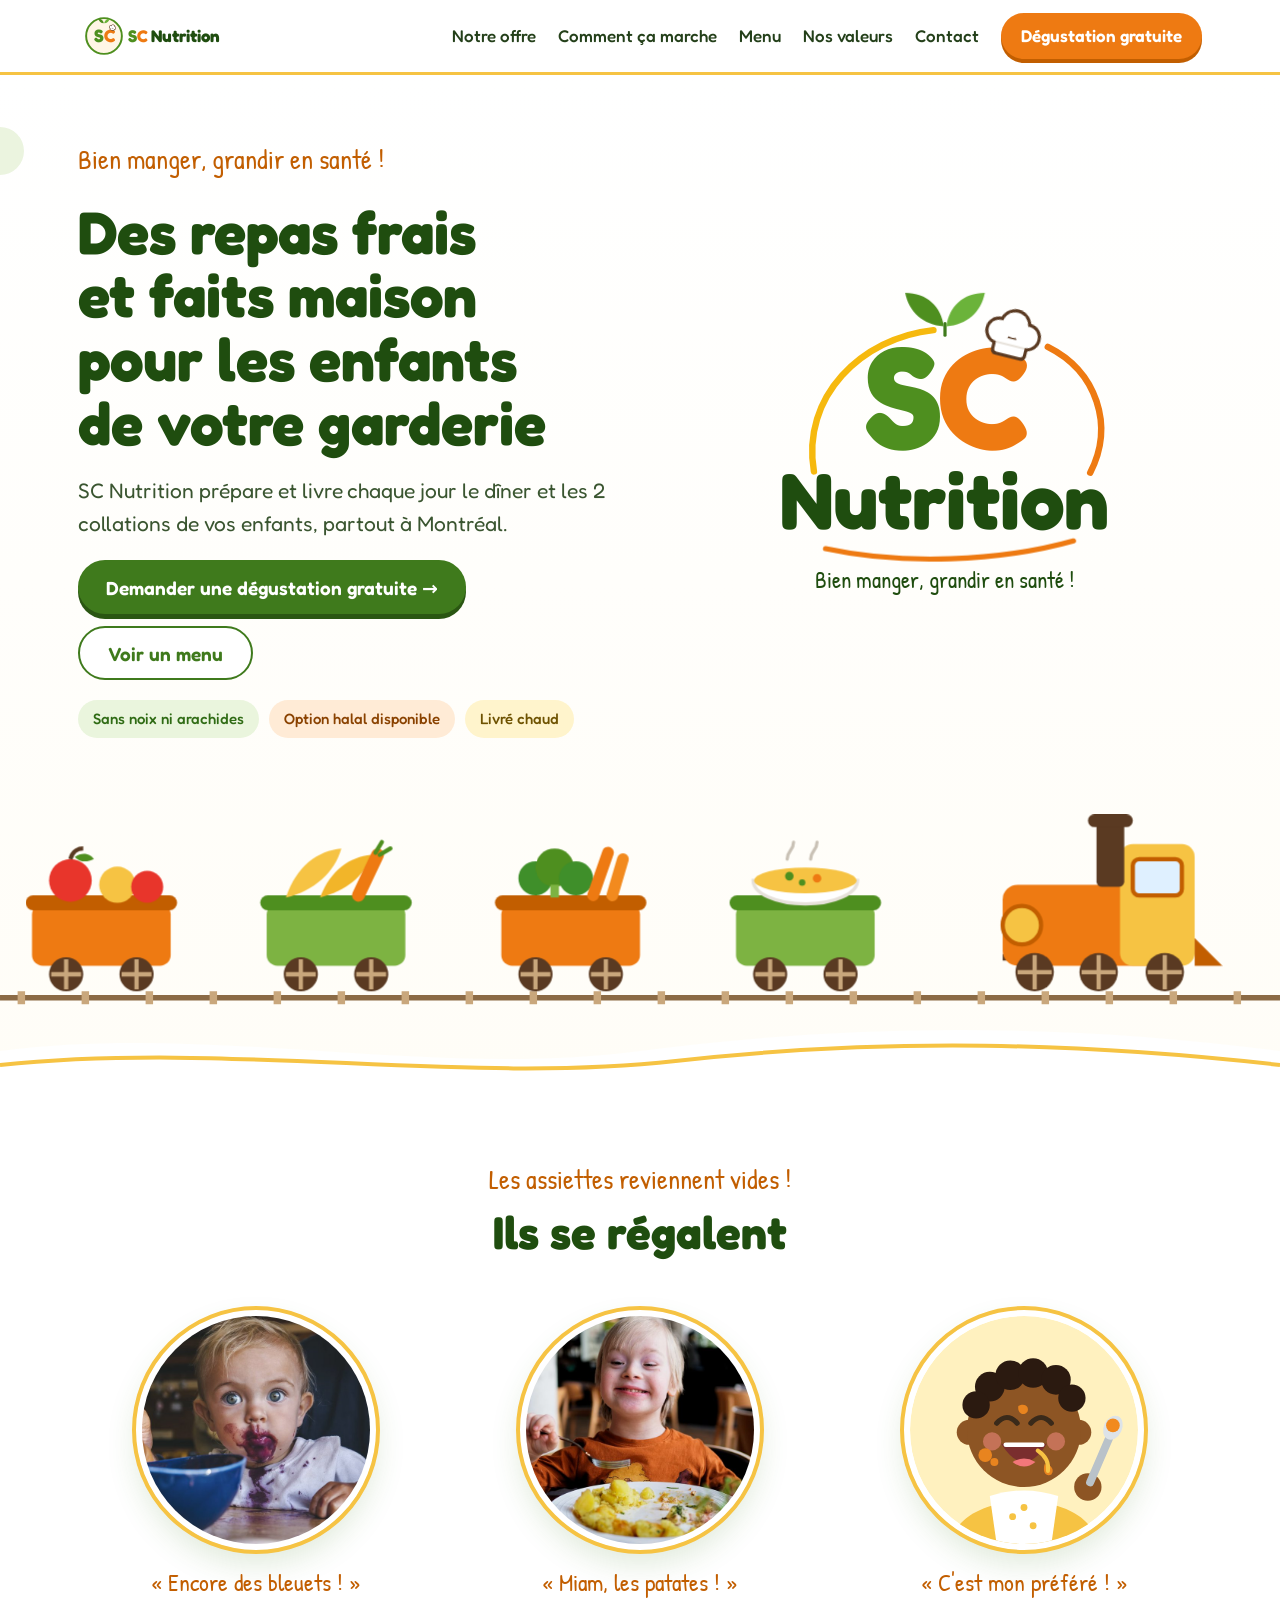
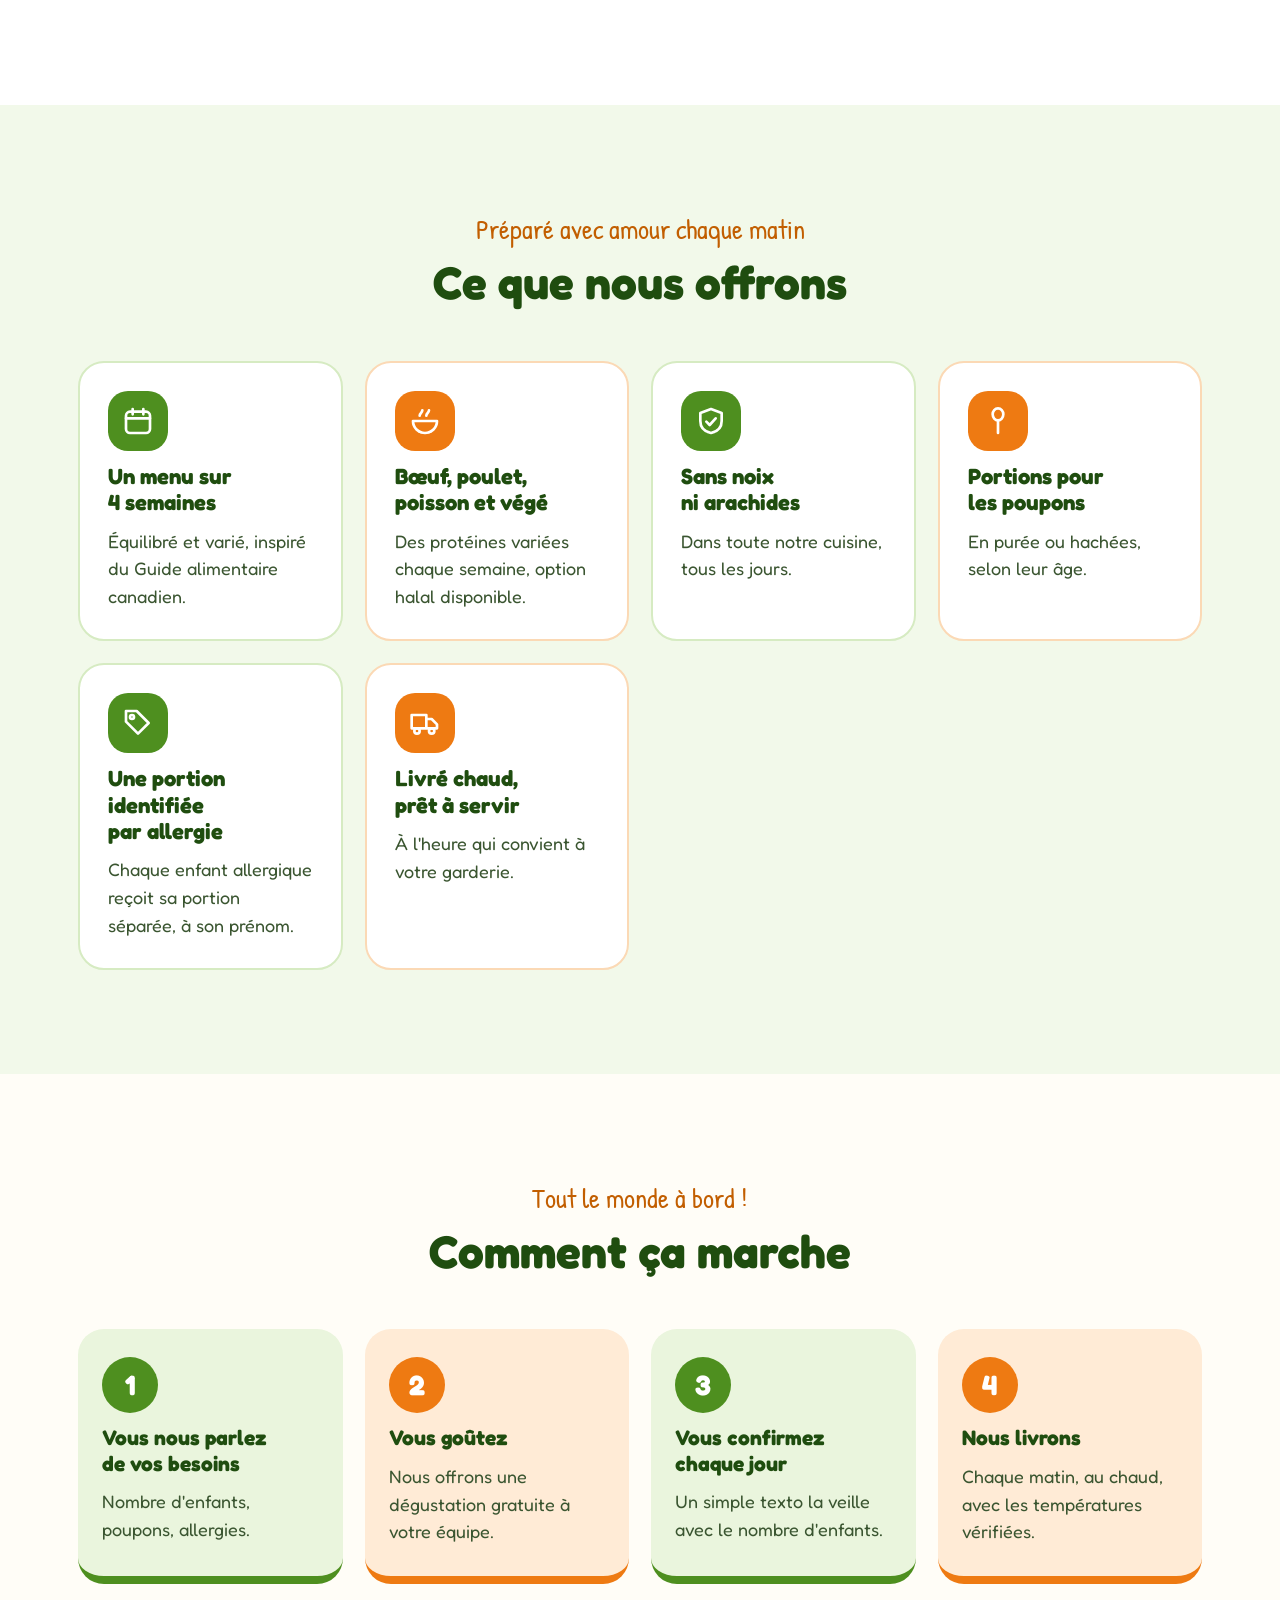
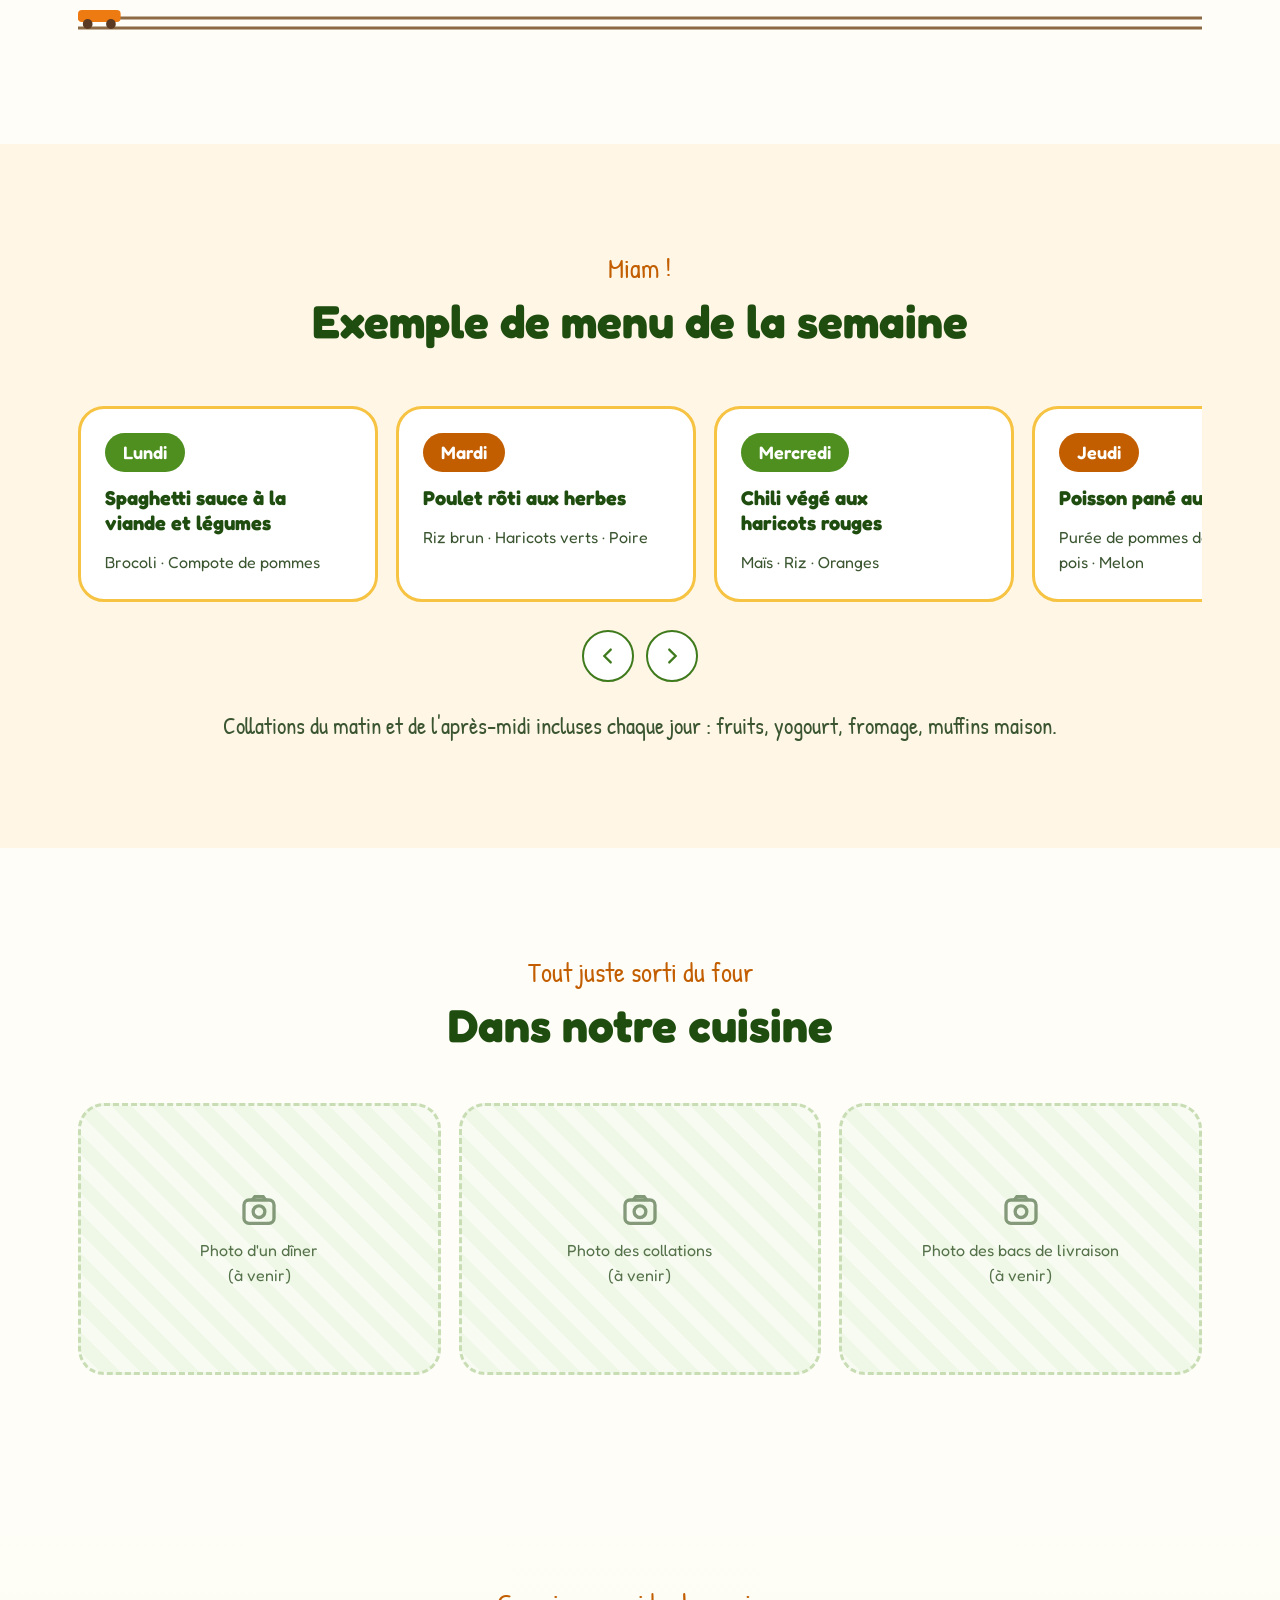
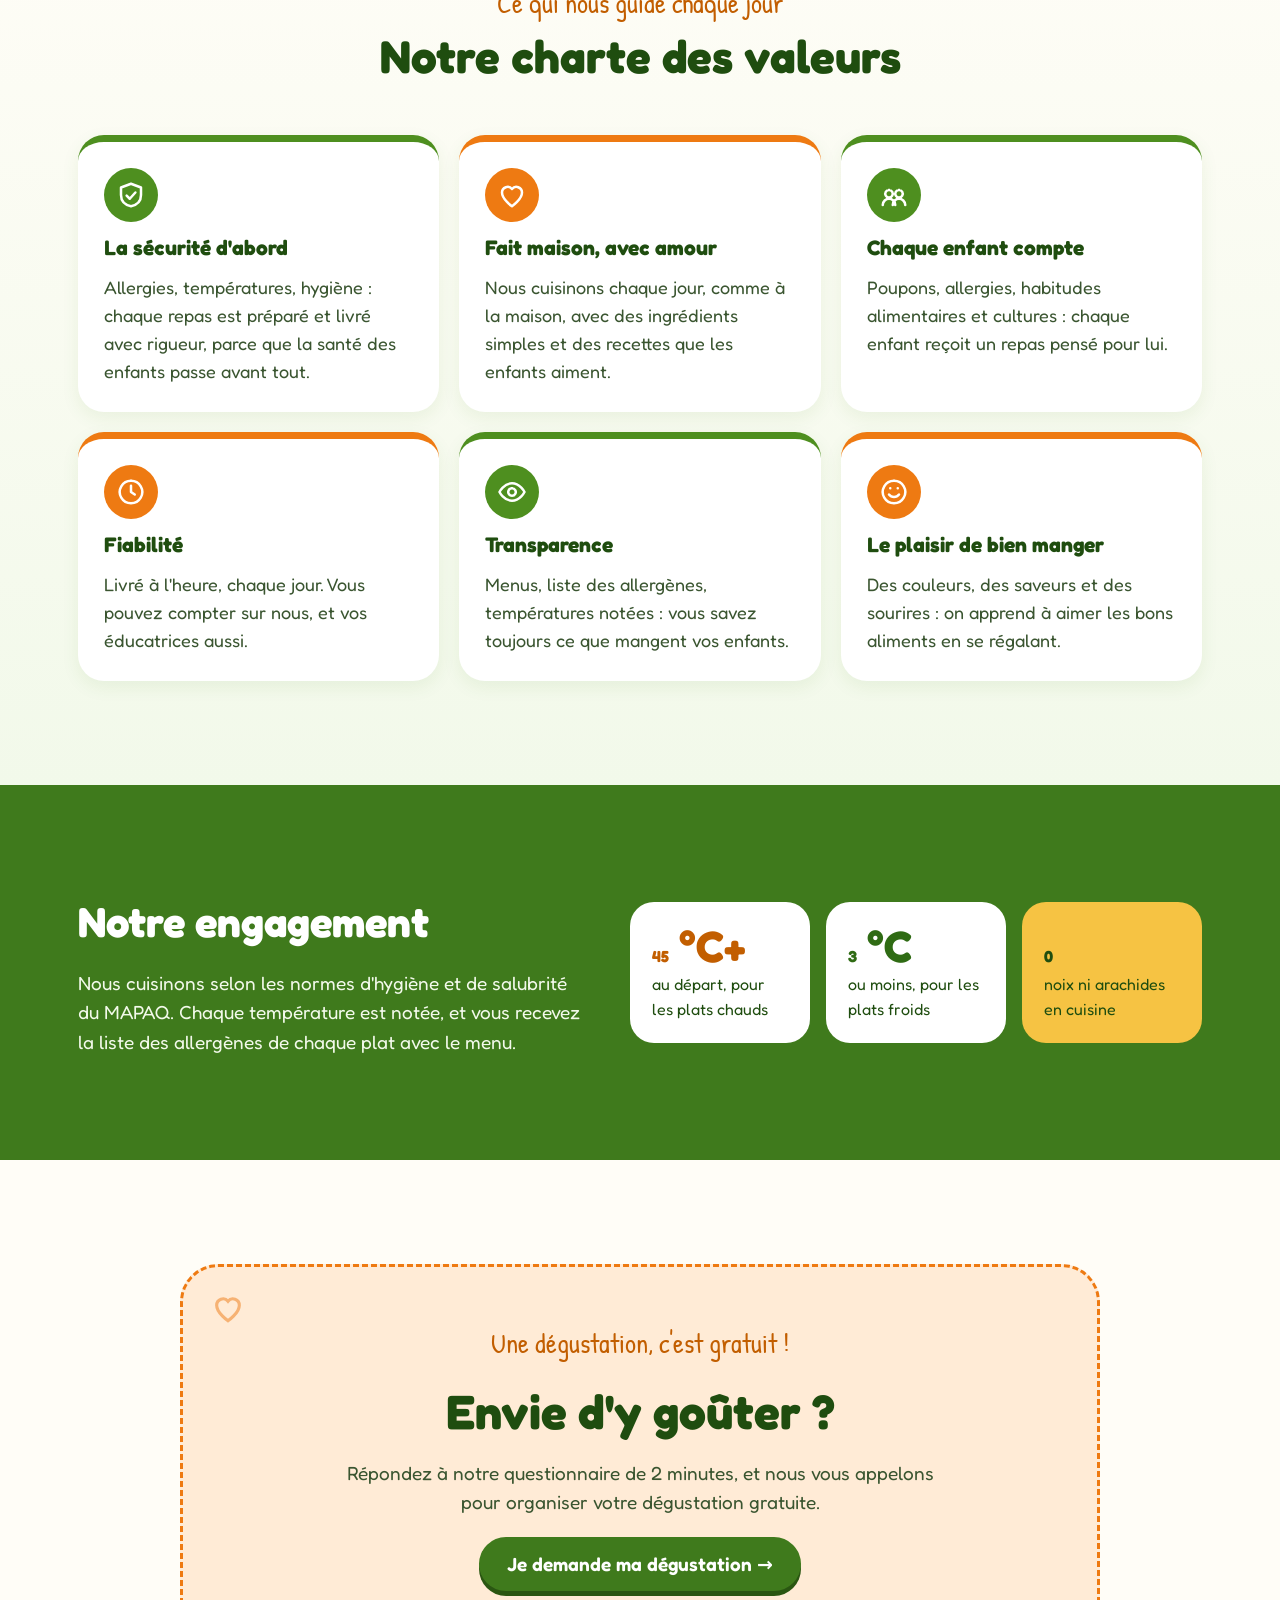
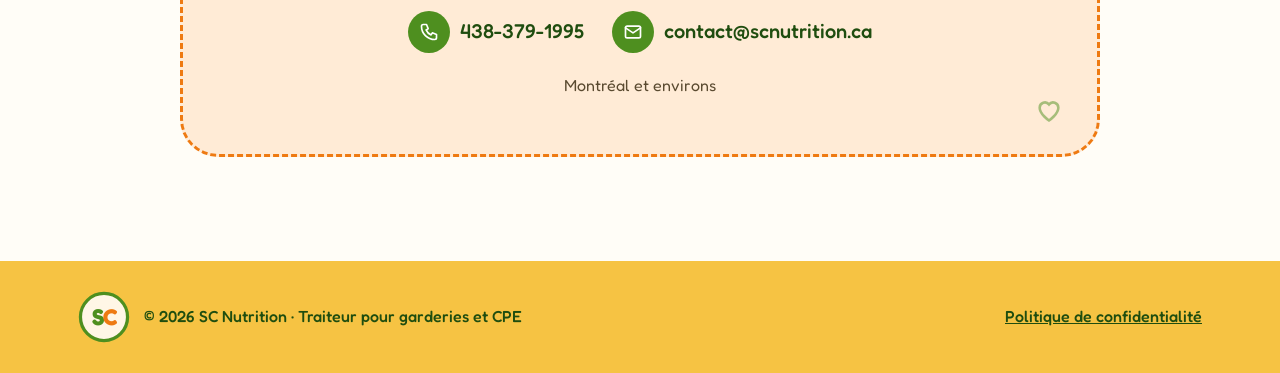
==== index.html @ 646468b0 "Photos d'enfants (Unsplash) dans la section Ils se régalent Co-Authored-By: Claude Opus 5.5 <noreply" ====
<!doctype html>
<html lang="fr-CA">
<head>
<meta charset="utf-8">
<meta name="viewport" content="width=device-width, initial-scale=1, viewport-fit=cover">
<title>SC Nutrition – Traiteur pour garderies et CPE à Montréal</title>
<meta name="description" content="SC Nutrition prépare et livre chaque jour le dîner et les 2 collations des enfants de votre garderie, partout à Montréal. Sans noix ni arachides, option halal disponible. Dégustation gratuite.">
<meta name="theme-color" content="#4E8F1F">
<link rel="icon" href="favicon.svg" type="image/svg+xml">
<meta property="og:type" content="website">
<meta property="og:title" content="SC Nutrition – Traiteur pour garderies et CPE">
<meta property="og:description" content="Dîner et 2 collations, faits maison et livrés chauds à votre garderie. Dégustation gratuite.">
<meta property="og:image" content="https://www.scnutrition.ca/og-image.jpg">
<meta property="og:url" content="https://www.scnutrition.ca/">
<meta property="og:locale" content="fr_CA">
<link rel="preconnect" href="https://fonts.googleapis.com">
<link rel="preconnect" href="https://fonts.gstatic.com" crossorigin>
<link rel="stylesheet" href="https://fonts.googleapis.com/css2?family=Fredoka:wght@400;500;600;700&family=Patrick+Hand&display=swap">
<script type="application/ld+json">
{"@context":"https://schema.org","@type":"FoodEstablishment","name":"SC Nutrition","description":"Traiteur pour garderies et CPE : dîner et 2 collations livrés chauds chaque jour.","url":"https://www.scnutrition.ca/","telephone":"+1-438-379-1995","email":"contact@scnutrition.ca","areaServed":[{"@type":"City","name":"Montréal"},{"@type":"City","name":"Laval"}],"servesCuisine":"Repas pour la petite enfance","logo":"https://www.scnutrition.ca/favicon.svg","image":"https://www.scnutrition.ca/og-image.jpg"}
</script>
<style>
:root{
  --cream:#FFFDF7; --white:#FFFFFF; --green:#4E8F1F; --green-d:#3F7A1C; --green-dd:#1F4D0F;
  --green-l:#EAF5DD; --orange:#EE7A12; --orange-d:#C25E00; --orange-l:#FFEBD6;
  --yellow:#F6C343; --yellow-l:#FFF4CC; --text:#24401A; --muted:#3A5530; --brown:#5A3A22;
  --round:'Fredoka','Nunito','Arial Rounded MT Bold',system-ui,sans-serif;
  --hand:'Patrick Hand','Comic Sans MS',cursive;
  color-scheme: light;
}
*{box-sizing:border-box}
html{scroll-behavior:smooth}
body{margin:0;background:var(--cream);color:var(--text);font-family:var(--round);font-size:18px;line-height:1.55;overflow-x:hidden}
img,svg{max-width:100%}
a{color:var(--green-d)}
h1,h2,h3{text-wrap:balance;margin:0}
p{margin:0}
.wrap{max-width:1160px;margin:0 auto;padding-left:max(18px,env(safe-area-inset-left,0px));padding-right:max(18px,env(safe-area-inset-right,0px))}
.hand{font-family:var(--hand);color:var(--orange-d);font-size:clamp(22px,2.6vw,27px)}
.sec{padding-block:clamp(64px,9vw,104px)}
.sec-head{display:flex;flex-direction:column;align-items:center;text-align:center;gap:6px;margin-bottom:clamp(32px,5vw,52px)}
.sec-head h2{font-size:clamp(30px,4.4vw,46px);line-height:1.12;color:var(--green-dd)}
.btn{display:inline-flex;align-items:center;justify-content:center;gap:8px;min-height:54px;padding:0 28px;border-radius:999px;font-weight:600;font-size:19px;text-decoration:none;transition:transform .18s cubic-bezier(.34,1.56,.64,1),box-shadow .18s}
.btn-main{background:var(--green-d);color:#fff;box-shadow:0 5px 0 #2A5612}
.btn-main:hover{transform:translateY(-3px) scale(1.03);box-shadow:0 8px 0 #2A5612;color:#fff}
.btn-main:active{transform:translateY(3px);box-shadow:0 2px 0 #2A5612}
.btn-ghost{border:2px solid var(--green-d);color:var(--green-d);background:#fff}
.btn-ghost:hover{transform:translateY(-3px);background:var(--green-l)}
.btn-orange{background:var(--orange);color:#fff;min-height:46px;padding:0 20px;font-size:17px;box-shadow:0 4px 0 var(--orange-d)}
.btn-orange:hover{transform:translateY(-2px) scale(1.04);color:#fff}

/* ---------- Barre du haut ---------- */
header{position:sticky;top:0;z-index:20;background:rgba(255,255,255,.92);backdrop-filter:blur(8px);-webkit-backdrop-filter:blur(8px);border-bottom:3px solid var(--yellow);padding-top:env(safe-area-inset-top,0px)}
.bar{display:flex;align-items:center;justify-content:space-between;gap:12px;min-height:72px}
.brand{display:flex;align-items:center;text-decoration:none}
.brand svg{height:52px;width:auto}
nav{display:flex;align-items:center;gap:6px 22px;font-weight:500;font-size:17px}
nav a.lnk{color:var(--text);text-decoration:none;position:relative;padding:6px 0}
nav a.lnk::after{content:"";position:absolute;left:0;right:0;bottom:0;height:3px;border-radius:3px;background:var(--orange);transform:scaleX(0);transform-origin:left;transition:transform .25s}
nav a.lnk:hover::after{transform:scaleX(1)}
@media (max-width:880px){nav a.lnk{display:none}.brand svg{height:44px}}

/* ---------- En-tête ---------- */
.hero{background:linear-gradient(#fff,var(--cream));position:relative;overflow:hidden;padding-top:clamp(36px,6vw,64px)}
.hero-grid{position:relative;z-index:1;display:flex;flex-wrap:wrap;align-items:center;gap:clamp(28px,5vw,56px)}
.hero-txt{flex:1 1 420px;min-width:0;display:flex;flex-direction:column;gap:20px}
.hero-txt h1{font-size:clamp(36px,5.4vw,60px);line-height:1.06;color:var(--green-dd)}
.hero-txt .sub{font-size:clamp(18px,2vw,21px);color:var(--muted);max-width:33em}
.ctas{display:flex;flex-wrap:wrap;gap:12px}
.chips{display:flex;flex-wrap:wrap;gap:10px}
.chip{padding:7px 15px;border-radius:999px;font-weight:500;font-size:15px}
.chip.g{background:var(--green-l);color:#2F6B14}.chip.o{background:var(--orange-l);color:#8A4200}.chip.y{background:var(--yellow-l);color:#6E5200}
.hero-logo{flex:1 1 380px;min-width:0;display:flex;justify-content:center}
.hero-logo svg{width:min(100%,520px);height:auto;overflow:visible}
.cloud{position:absolute;opacity:.9;pointer-events:none;z-index:0}
.cloud.c1{top:40px;left:-120px;width:150px;animation:drift 38s linear infinite}
.cloud.c2{top:150px;left:-200px;width:110px;animation:drift 52s linear 8s infinite}
@keyframes drift{to{transform:translateX(calc(100vw + 360px))}}

/* Logo animé */
.lg-leaf{transform-box:fill-box;transform-origin:50% 100%;animation:grow .7s cubic-bezier(.34,1.56,.64,1) .2s both}
.lg-leaf.r{animation-delay:.35s}
.lg-s{transform-box:fill-box;transform-origin:50% 100%;animation:pop .6s cubic-bezier(.34,1.56,.64,1) .45s both}
.lg-c{transform-box:fill-box;transform-origin:50% 100%;animation:pop .6s cubic-bezier(.34,1.56,.64,1) .6s both}
.lg-hat{animation:hatdrop .9s cubic-bezier(.34,1.56,.64,1) 1.1s both}
.lg-word{animation:fadeup .7s ease 1.3s both}
.lg-swoosh{stroke-dasharray:420;stroke-dashoffset:420;animation:draw 1s ease 1.6s forwards}
.lg-arc{stroke-dasharray:330;stroke-dashoffset:330;animation:draw 1.2s ease .9s forwards}
.lg-tag{animation:fadeup .7s ease 2s both}
@keyframes grow{from{transform:scale(0)}to{transform:scale(1)}}
@keyframes pop{0%{transform:scale(0)}100%{transform:scale(1)}}
@keyframes hatdrop{from{transform:translateY(-140px) rotate(-30deg);opacity:0}to{transform:none;opacity:1}}
@keyframes fadeup{from{opacity:0;transform:translateY(16px)}to{opacity:1;transform:none}}
@keyframes draw{to{stroke-dashoffset:0}}
.lg-hatwrap{transform-box:fill-box;transform-origin:50% 100%}
.hero-logo:hover .lg-hatwrap{animation:wiggle .6s ease}
@keyframes wiggle{25%{transform:rotate(-10deg)}75%{transform:rotate(8deg)}}

/* Train */
.train-zone{margin-top:clamp(24px,4vw,40px);position:relative}
.train-zone svg{display:block;width:100%;height:auto}
.train{animation:arrive 3.2s cubic-bezier(.22,.9,.3,1) .4s both}
@keyframes arrive{from{transform:translateX(-1300px)}to{transform:none}}
.bob{transform-box:fill-box;animation:bob 1.1s ease-in-out infinite alternate}
.bob.b2{animation-delay:.25s}.bob.b3{animation-delay:.5s}.bob.b4{animation-delay:.75s}
@keyframes bob{to{transform:translateY(-4px)}}
.wheel{transform-box:fill-box;transform-origin:center;animation:spin 1.2s linear infinite}
@keyframes spin{to{transform:rotate(360deg)}}
.puff{transform-box:fill-box;transform-origin:center;animation:puff 2.4s ease-out infinite;opacity:0}
.puff.p2{animation-delay:.8s}.puff.p3{animation-delay:1.6s}
@keyframes puff{0%{opacity:.9;transform:translate(0,0) scale(.4)}100%{opacity:0;transform:translate(-40px,-70px) scale(1.4)}}
.wave{display:block;width:100%;height:56px}

/* Apparition au défilement */
.js .reveal{opacity:0;transform:translateY(34px) scale(.98);transition:opacity .7s ease,transform .7s cubic-bezier(.22,.9,.3,1)}
.js .reveal.in{opacity:1;transform:none}
.d1{transition-delay:.08s!important}.d2{transition-delay:.16s!important}.d3{transition-delay:.24s!important}.d4{transition-delay:.32s!important}.d5{transition-delay:.4s!important}

/* Offre */
.offre{background:#F2F9EA}
.cards{display:grid;grid-template-columns:repeat(auto-fit,minmax(255px,1fr));gap:22px}
.card{background:#fff;border-radius:26px;padding:28px;display:flex;flex-direction:column;gap:12px;border:2px solid #D6EBC2;transition:transform .25s cubic-bezier(.34,1.56,.64,1),box-shadow .25s}
.card.o{border-color:#FBD9B5}
.card:hover{transform:translateY(-8px) rotate(-1deg);box-shadow:0 18px 30px rgba(63,122,28,.15)}
.card:nth-child(even):hover{transform:translateY(-8px) rotate(1deg)}
.ico{width:60px;height:60px;border-radius:20px;background:var(--green);display:flex;align-items:center;justify-content:center;transition:transform .4s cubic-bezier(.34,1.56,.64,1)}
.card.o .ico{background:var(--orange)}
.card:hover .ico{transform:rotate(-12deg) scale(1.12)}
.card h3{font-size:22px;color:var(--green-dd);line-height:1.2}
.card p{color:var(--muted)}

/* Étapes */
.steps{display:grid;grid-template-columns:repeat(auto-fit,minmax(230px,1fr));gap:22px;position:relative}
.step{display:flex;flex-direction:column;gap:12px;padding:28px 24px 30px;border-radius:26px;background:var(--green-l);border-bottom:8px solid var(--green)}
.step.o{background:var(--orange-l);border-bottom-color:var(--orange)}
.num{width:56px;height:56px;border-radius:50%;background:var(--green);color:#fff;font-weight:700;font-size:28px;display:flex;align-items:center;justify-content:center}
.step.o .num{background:var(--orange)}
.js .step.in .num{animation:numpop .6s cubic-bezier(.34,1.56,.64,1)}
@keyframes numpop{0%{transform:scale(.3)}100%{transform:scale(1)}}
.step h3{font-size:21px;color:var(--green-dd);line-height:1.2}
.step p{color:var(--muted)}
.rails{margin-top:26px;height:22px;width:100%}
.rails .ride{animation:ride 9s linear infinite}
@keyframes ride{from{transform:translateX(-80px)}to{transform:translateX(1240px)}}

/* Menu */
.menu{background:#FFF6E6}
.slider{display:flex;gap:18px;overflow-x:auto;scroll-snap-type:x mandatory;padding:6px 4px 22px;scrollbar-width:thin;-webkit-overflow-scrolling:touch}
.day{flex:0 0 min(300px,82%);scroll-snap-align:start;background:#fff;border-radius:26px;border:3px solid var(--yellow);padding:24px;display:flex;flex-direction:column;gap:14px;transition:transform .25s cubic-bezier(.34,1.56,.64,1)}
.day:hover{transform:translateY(-6px) rotate(-1deg)}
.day-name{align-self:flex-start;padding:6px 18px;border-radius:999px;background:var(--green);color:#fff;font-weight:600}
.day:nth-child(even) .day-name{background:var(--orange-d)}
.day h3{font-size:20px;color:var(--green-dd);line-height:1.25}
.day .side{color:var(--muted);font-size:16px}
.slide-ctl{display:flex;justify-content:center;gap:12px;margin-top:6px}
.slide-ctl button{width:52px;height:52px;border-radius:50%;border:2px solid var(--green-d);background:#fff;color:var(--green-d);cursor:pointer;display:flex;align-items:center;justify-content:center;transition:transform .2s cubic-bezier(.34,1.56,.64,1),background .2s}
.slide-ctl button:hover{transform:scale(1.1);background:var(--green-l)}
.collations{margin-top:26px;text-align:center;font-family:var(--hand);font-size:23px;color:var(--muted)}

/* Photos */
.photos{display:grid;grid-template-columns:repeat(auto-fit,minmax(240px,1fr));gap:18px}
.ph{aspect-ratio:4/3;max-width:100%;border-radius:26px;border:3px dashed #C9DDB4;background:repeating-linear-gradient(45deg,#F7FBF2,#F7FBF2 14px,#EFF7E6 14px,#EFF7E6 28px);display:flex;flex-direction:column;align-items:center;justify-content:center;gap:8px;color:#55724A;text-align:center;padding:18px;font-size:16px}
.ph svg{opacity:.7}

/* Engagement */
.engage{background:var(--green-d);color:#fff}
.eng-grid{display:flex;flex-wrap:wrap;gap:40px;align-items:center}
.eng-txt{flex:1 1 380px;min-width:0;display:flex;flex-direction:column;gap:14px}
.eng-txt h2{font-size:clamp(30px,4.2vw,42px)}
.eng-txt p{color:#F2F9EA;font-size:19px}
.stats{flex:1 1 440px;min-width:0;display:grid;grid-template-columns:repeat(auto-fit,minmax(150px,1fr));gap:16px}
.stat{background:#fff;color:var(--green-dd);border-radius:24px;padding:22px;display:flex;flex-direction:column;gap:4px;transition:transform .25s cubic-bezier(.34,1.56,.64,1)}
.stat:hover{transform:scale(1.05) rotate(-2deg)}
.stat.y{background:var(--yellow)}
.stat b{font-size:44px;line-height:1;color:var(--orange-d)}
.stat.g b{color:#2F6B14}.stat.y b{color:var(--green-dd)}
.stat span{font-size:16px}

/* Contact */
.contact-card{max-width:920px;margin:0 auto;background:var(--orange-l);border-radius:38px;padding:clamp(36px,6vw,56px) clamp(20px,4vw,40px);display:flex;flex-direction:column;align-items:center;text-align:center;gap:20px;border:3px dashed var(--orange);position:relative;overflow:hidden}
.contact-card h2{font-size:clamp(32px,4.8vw,48px);color:var(--green-dd);line-height:1.1}
.contact-card .sub{max-width:32em;font-size:19px;color:var(--muted)}
.coords{display:flex;flex-wrap:wrap;justify-content:center;gap:14px 28px;font-size:20px;font-weight:500;color:var(--green-dd)}
.coords span{display:inline-flex;align-items:center;gap:10px}
.coords i{width:42px;height:42px;border-radius:50%;background:var(--green);display:inline-flex;align-items:center;justify-content:center}
.heart{position:absolute;opacity:.5;animation:float 5s ease-in-out infinite alternate}
@keyframes float{to{transform:translateY(-16px) rotate(10deg)}}

footer{background:var(--yellow);color:var(--green-dd);padding-block:30px calc(30px + env(safe-area-inset-bottom,0px))}
.foot{display:flex;flex-wrap:wrap;align-items:center;justify-content:space-between;gap:16px;font-size:16px;font-weight:500}
.foot a{color:var(--green-dd)}
.foot-l{display:flex;align-items:center;gap:14px}

/* Enfants illustrés */
.regal{background:#fff;padding-top:clamp(48px,7vw,80px)}
.kids{display:grid;grid-template-columns:repeat(auto-fit,minmax(220px,1fr));gap:28px;justify-items:center}
.kidfig{margin:0;display:flex;flex-direction:column;align-items:center;gap:14px}
.kid{width:min(240px,100%);height:auto;aspect-ratio:1;object-fit:cover;border:6px solid #fff;outline:4px solid var(--yellow);border-radius:50%;box-shadow:0 14px 30px rgba(63,122,28,.16);animation:floaty 3.4s ease-in-out infinite alternate}
.kid.k2{animation-delay:.6s}.kid.k3{animation-delay:1.2s}
@keyframes floaty{to{transform:translateY(-12px) rotate(2deg)}}
.kid .spoon{transform-box:fill-box;transform-origin:20% 90%;animation:feed 1.6s ease-in-out infinite alternate}
@keyframes feed{to{transform:rotate(-18deg)}}
.kidfig figcaption{font-family:var(--hand);font-size:24px;color:var(--orange-d)}
/* Valeurs */
.valeurs{background:linear-gradient(#FFFDF7,#F2F9EA)}
.vals{display:grid;grid-template-columns:repeat(auto-fit,minmax(280px,1fr));gap:20px}
.val{background:#fff;border-radius:26px;padding:26px;display:flex;flex-direction:column;gap:10px;border-top:7px solid var(--green);box-shadow:0 6px 18px rgba(63,122,28,.08);transition:transform .25s cubic-bezier(.34,1.56,.64,1)}
.val.o{border-top-color:var(--orange)}
.val:hover{transform:translateY(-6px)}
.vico{width:54px;height:54px;border-radius:50%;background:var(--green);display:flex;align-items:center;justify-content:center}
.val.o .vico{background:var(--orange)}
.val h3{font-size:21px;color:var(--green-dd)}
.val p{color:var(--muted)}

@media (prefers-reduced-motion: reduce){
  *,*::before,*::after{animation:none!important;transition:none!important;scroll-behavior:auto!important}
  .js .reveal{opacity:1;transform:none}
  .lg-swoosh,.lg-arc{stroke-dashoffset:0}
  .puff{opacity:0}
}
</style>
</head>
<body>

<header>
  <div class="wrap bar">
    <a class="brand" href="#accueil" aria-label="SC Nutrition, retour en haut">
      <svg viewBox="0 0 980 320" aria-hidden="true">
        <circle cx="160" cy="160" r="110" fill="#FFF6E6" stroke="#4E8F1F" stroke-width="12"/>
        <path d="M159 82C141 81 129 70 125 54C144 54 156 66 159 82Z" fill="#4E8F1F"/>
        <path d="M161 82C179 81 191 70 195 54C176 54 164 66 161 82Z" fill="#6BB33A"/>
        <text x="160" y="198" text-anchor="middle" font-family="Fredoka, Arial Rounded MT Bold, sans-serif" font-weight="700" font-size="110" letter-spacing="-3"><tspan fill="#4E8F1F">S</tspan><tspan fill="#EE7A12">C</tspan></text>
        <g transform="translate(213 108) rotate(14) scale(.55)"><circle cx="-20" cy="0" r="20" fill="#5A3A22"/><circle cx="0" cy="-12" r="23" fill="#5A3A22"/><circle cx="20" cy="0" r="20" fill="#5A3A22"/><rect x="-26" y="4" width="52" height="30" rx="7" fill="#5A3A22"/><circle cx="-20" cy="0" r="14" fill="#fff"/><circle cx="0" cy="-12" r="17" fill="#fff"/><circle cx="20" cy="0" r="14" fill="#fff"/><rect x="-20" y="9" width="40" height="19" rx="4" fill="#fff"/></g>
        <text x="310" y="196" font-family="Fredoka, Arial Rounded MT Bold, sans-serif" font-weight="700" font-size="104"><tspan fill="#4E8F1F">S</tspan><tspan fill="#EE7A12">C</tspan><tspan fill="#1F4D0F" dx="18">Nutrition</tspan></text>
      </svg>
    </a>
    <nav aria-label="Menu principal">
      <a class="lnk" href="#offre">Notre offre</a>
      <a class="lnk" href="#fonctionnement">Comment ça marche</a>
      <a class="lnk" href="#menu">Menu</a>
      <a class="lnk" href="#valeurs">Nos valeurs</a>
      <a class="lnk" href="#contact">Contact</a>
      <a class="btn btn-orange" href="https://tally.so/r/BEdK91">Dégustation gratuite</a>
    </nav>
  </div>
</header>

<main>
<!-- ===== En-tête ===== -->
<section class="hero" id="accueil">
  <svg class="cloud c1" viewBox="0 0 150 70" aria-hidden="true"><path d="M30 60h90a24 24 0 0 0 0-48 30 30 0 0 0-56-6A22 22 0 0 0 30 60z" fill="#E9F3DC"/></svg>
  <svg class="cloud c2" viewBox="0 0 150 70" aria-hidden="true"><path d="M30 60h90a24 24 0 0 0 0-48 30 30 0 0 0-56-6A22 22 0 0 0 30 60z" fill="#FFF0DC"/></svg>
  <div class="wrap hero-grid">
    <div class="hero-txt">
      <p class="hand">Bien manger, grandir en santé !</p>
      <h1>Des repas frais et faits maison pour les enfants de votre garderie</h1>
      <p class="sub">SC Nutrition prépare et livre chaque jour le dîner et les 2 collations de vos enfants, partout à Montréal.</p>
      <div class="ctas">
        <a class="btn btn-main" href="https://tally.so/r/BEdK91">Demander une dégustation gratuite →</a>
        <a class="btn btn-ghost" href="#menu">Voir un menu</a>
      </div>
      <div class="chips">
        <span class="chip g">Sans noix ni arachides</span>
        <span class="chip o">Option halal disponible</span>
        <span class="chip y">Livré chaud</span>
      </div>
    </div>
    <div class="hero-logo">
      <svg viewBox="0 0 800 520" role="img" aria-label="Logo SC Nutrition">
        <path class="lg-arc" d="M196 312C176 196 270 104 382 92" fill="none" stroke="#F6B90E" stroke-width="10" stroke-linecap="round"/>
        <path class="lg-arc" d="M560 118C636 156 664 240 626 314" fill="none" stroke="#EE7A12" stroke-width="10" stroke-linecap="round"/>
        <path d="M400 100V82" stroke="#3F7A1C" stroke-width="5" stroke-linecap="round"/>
        <path class="lg-leaf" d="M398 86C366 84 344 64 338 34C372 34 394 56 398 86Z" fill="#4E8F1F"/>
        <path class="lg-leaf r" d="M402 86C434 84 456 64 462 34C428 34 406 56 402 86Z" fill="#6BB33A"/>
        <text x="400" y="276" text-anchor="middle" font-family="Fredoka, Arial Rounded MT Bold, sans-serif" font-weight="700" font-size="224" letter-spacing="-6"><tspan class="lg-s" fill="#4E8F1F">S</tspan><tspan class="lg-c" fill="#EE7A12">C</tspan></text>
        <g class="lg-hat"><g transform="translate(506 98) rotate(14)"><g class="lg-hatwrap">
          <circle cx="-22" cy="0" r="22" fill="#5A3A22"/><circle cx="0" cy="-14" r="25" fill="#5A3A22"/><circle cx="22" cy="0" r="22" fill="#5A3A22"/><rect x="-28" y="4" width="56" height="34" rx="8" fill="#5A3A22"/>
          <circle cx="-22" cy="0" r="17" fill="#fff"/><circle cx="0" cy="-14" r="20" fill="#fff"/><circle cx="22" cy="0" r="17" fill="#fff"/><rect x="-23" y="8" width="46" height="25" rx="5" fill="#fff"/><path d="M-23 18H23" stroke="#E6E1DA" stroke-width="3"/>
        </g></g></g>
        <text class="lg-word" x="400" y="402" text-anchor="middle" font-family="Fredoka, Arial Rounded MT Bold, sans-serif" font-weight="700" font-size="124" fill="#1F4D0F">Nutrition</text>
        <path class="lg-swoosh" d="M214 432C334 458 486 452 600 420" fill="none" stroke="#EE7A12" stroke-width="8" stroke-linecap="round"/>
        <text class="lg-tag" x="400" y="494" text-anchor="middle" font-family="Patrick Hand, Comic Sans MS, cursive" font-size="36" fill="#1F4D0F">Bien manger, grandir en santé !</text>
      </svg>
    </div>
  </div>

  <!-- Petit train -->
  <div class="train-zone" aria-hidden="true">
    <svg viewBox="0 0 1200 230">
      <path d="M0 206H1200" stroke="#8B6A45" stroke-width="5"/>
      <path d="M20 200v12M80 200v12M140 200v12M200 200v12M260 200v12M320 200v12M380 200v12M440 200v12M500 200v12M560 200v12M620 200v12M680 200v12M740 200v12M800 200v12M860 200v12M920 200v12M980 200v12M1040 200v12M1100 200v12M1160 200v12" stroke="#C9A77C" stroke-width="7"/>
      <g class="train">
        <!-- fumée -->
        <circle class="puff" cx="1040" cy="58" r="22" fill="#E3F0D3"/>
        <circle class="puff p2" cx="1040" cy="58" r="22" fill="#E3F0D3"/>
        <circle class="puff p3" cx="1040" cy="58" r="22" fill="#E3F0D3"/>
        <!-- wagons -->
        <path d="M150 168h-40M370 168h-40M590 168h-40M810 168h-40M960 168h-20" stroke="#5A3A22" stroke-width="6"/>
        <g class="bob b4">
          <rect x="30" y="118" width="130" height="58" rx="10" fill="#EE7A12"/><rect x="24" y="110" width="142" height="14" rx="7" fill="#C25E00"/>
          <circle cx="66" cy="96" r="20" fill="#E8352B"/><path d="M66 76c2-8 8-10 12-10" stroke="#5A3A22" stroke-width="4" fill="none"/><path d="M70 74c8-6 16-2 18 2c-8 4-14 2-18-2z" fill="#4E8F1F"/>
          <circle cx="110" cy="100" r="17" fill="#F6C343"/><circle cx="138" cy="102" r="15" fill="#E8352B"/>
        </g>
        <g class="bob b3">
          <rect x="250" y="118" width="130" height="58" rx="10" fill="#7DB342"/><rect x="244" y="110" width="142" height="14" rx="7" fill="#4E8F1F"/>
          <path d="M268 112c10-30 30-44 52-46c-6 22-26 40-52 46z" fill="#F6C343"/><path d="M300 112c10-26 28-38 48-40c-6 20-24 34-48 40z" fill="#F2B529"/>
          <path d="M336 110l18-38" stroke="#EE7A12" stroke-width="12" stroke-linecap="round"/><path d="M352 70l6-10M356 72l10-6" stroke="#4E8F1F" stroke-width="4" stroke-linecap="round"/>
        </g>
        <g class="bob b2">
          <rect x="470" y="118" width="130" height="58" rx="10" fill="#EE7A12"/><rect x="464" y="110" width="142" height="14" rx="7" fill="#C25E00"/>
          <circle cx="502" cy="94" r="16" fill="#3F8F2A"/><circle cx="520" cy="84" r="18" fill="#4E8F1F"/><circle cx="540" cy="94" r="16" fill="#3F8F2A"/><path d="M520 100v12" stroke="#7DB342" stroke-width="8"/>
          <path d="M556 110l14-40" stroke="#EE7A12" stroke-width="11" stroke-linecap="round"/><path d="M574 110l10-34" stroke="#F28A1E" stroke-width="11" stroke-linecap="round"/>
        </g>
        <g class="bob">
          <rect x="690" y="118" width="130" height="58" rx="10" fill="#7DB342"/><rect x="684" y="110" width="142" height="14" rx="7" fill="#4E8F1F"/>
          <path d="M706 96h98a49 22 0 0 1-98 0z" fill="#fff" stroke="#E6E1DA" stroke-width="3"/><ellipse cx="755" cy="96" rx="48" ry="12" fill="#F6C343"/><circle cx="740" cy="92" r="4" fill="#4E8F1F"/><circle cx="766" cy="94" r="4" fill="#EE7A12"/><circle cx="752" cy="98" r="3" fill="#4E8F1F"/>
          <path d="M738 76c0-8 6-8 6-16M760 76c0-8 6-8 6-16" stroke="#C9C1B5" stroke-width="3" fill="none" stroke-linecap="round"/>
        </g>
        <!-- locomotive -->
        <g class="bob b2">
          <rect x="940" y="100" width="150" height="76" rx="14" fill="#EE7A12"/>
          <rect x="1050" y="62" width="70" height="114" rx="12" fill="#F6C343"/><rect x="1062" y="76" width="46" height="34" rx="6" fill="#DFF0FF" stroke="#C25E00" stroke-width="4"/>
          <rect x="1028" y="40" width="26" height="62" rx="5" fill="#5A3A22"/><rect x="1020" y="34" width="42" height="12" rx="6" fill="#5A3A22"/>
          <circle cx="958" cy="138" r="18" fill="#F6C343" stroke="#C25E00" stroke-width="4"/>
          <path d="M1120 150l26 26h-26z" fill="#C25E00"/>
        </g>
        <!-- roues -->
        <g fill="#5A3A22">
          <g class="wheel"><circle cx="62" cy="184" r="16"/><path d="M62 170v28M48 184h28" stroke="#C9A77C" stroke-width="4"/></g>
          <g class="wheel"><circle cx="128" cy="184" r="16"/><path d="M128 170v28M114 184h28" stroke="#C9A77C" stroke-width="4"/></g>
          <g class="wheel"><circle cx="282" cy="184" r="16"/><path d="M282 170v28M268 184h28" stroke="#C9A77C" stroke-width="4"/></g>
          <g class="wheel"><circle cx="348" cy="184" r="16"/><path d="M348 170v28M334 184h28" stroke="#C9A77C" stroke-width="4"/></g>
          <g class="wheel"><circle cx="502" cy="184" r="16"/><path d="M502 170v28M488 184h28" stroke="#C9A77C" stroke-width="4"/></g>
          <g class="wheel"><circle cx="568" cy="184" r="16"/><path d="M568 170v28M554 184h28" stroke="#C9A77C" stroke-width="4"/></g>
          <g class="wheel"><circle cx="722" cy="184" r="16"/><path d="M722 170v28M708 184h28" stroke="#C9A77C" stroke-width="4"/></g>
          <g class="wheel"><circle cx="788" cy="184" r="16"/><path d="M788 170v28M774 184h28" stroke="#C9A77C" stroke-width="4"/></g>
          <g class="wheel"><circle cx="970" cy="182" r="18"/><path d="M970 166v32M954 182h32" stroke="#C9A77C" stroke-width="4"/></g>
          <g class="wheel"><circle cx="1030" cy="182" r="18"/><path d="M1030 166v32M1014 182h32" stroke="#C9A77C" stroke-width="4"/></g>
          <g class="wheel"><circle cx="1092" cy="182" r="18"/><path d="M1092 166v32M1076 182h32" stroke="#C9A77C" stroke-width="4"/></g>
        </g>
      </g>
    </svg>
  </div>
  <svg class="wave" viewBox="0 0 1440 56" preserveAspectRatio="none" aria-hidden="true"><path d="M0 28C240 0 480 56 720 28S1200 0 1440 28V56H0Z" fill="#FFFFFF"/><path d="M0 42C260 18 520 62 760 38S1220 20 1440 42" fill="none" stroke="#F6C343" stroke-width="4"/></svg>
</section>

<!-- ===== Ils se régalent (illustrations, à remplacer par des photos) ===== -->
<section class="sec regal" id="regal">
  <div class="wrap">
    <div class="sec-head reveal"><p class="hand">Les assiettes reviennent vides !</p><h2>Ils se régalent</h2></div>
    <div class="kids">
      <figure class="kidfig reveal d1"><img class="kid k1" src="photos/enfant-1.jpg" alt="Bébé aux grands yeux, la bouche toute barbouillée de purée de bleuets" width="240" height="240" loading="lazy"><figcaption>« Encore des bleuets ! »</figcaption></figure>
      <figure class="kidfig reveal d2"><img class="kid k2" src="photos/enfant-2.jpg" alt="Garçon tout sourire qui mange des pommes de terre" width="240" height="240" loading="lazy"><figcaption>« Miam, les patates ! »</figcaption></figure>
      <figure class="kidfig reveal d3"><svg class="kid k3" viewBox="0 0 200 200" role="img" aria-label="Enfant souriant, le visage taché de sauce, qui mange avec une cuillère">
<circle cx="100" cy="100" r="100" fill="#FFF1BF"/>
<path d="M36 200C42 150 158 150 164 200Z" fill="#F6C343"/>
<path d="M70 158Q100 148 130 158L124 200H76Z" fill="#fff"/><circle cx="90" cy="176" r="3" fill="#F6C343"/><circle cx="108" cy="184" r="3" fill="#F6C343"/><circle cx="100" cy="168" r="3" fill="#F6C343"/>
<circle cx="52" cy="102" r="11" fill="#8D5524"/><circle cx="148" cy="102" r="11" fill="#8D5524"/>
<circle cx="100" cy="100" r="50" fill="#8D5524"/>
<g fill="#2B1A10"><circle cx="70" cy="62" r="13"/><circle cx="88" cy="52" r="13"/><circle cx="108" cy="50" r="13"/><circle cx="128" cy="56" r="13"/><circle cx="142" cy="72" r="12"/><circle cx="58" cy="78" r="12"/></g>
<path d="M76 94q9-10 18 0M106 94q9-10 18 0" stroke="#3A2A1A" stroke-width="4.5" fill="none" stroke-linecap="round"/>
<circle cx="72" cy="110" r="8" fill="#F28B82" opacity=".55"/><circle cx="128" cy="110" r="8" fill="#F28B82" opacity=".55"/>
<path d="M80 112Q100 144 120 112Z" fill="#7A2E2E"/><path d="M90 128q10 8 20 0q-10-6-20 0z" fill="#F2777A"/><path d="M84 113H116" stroke="#fff" stroke-width="4" stroke-linecap="round"/>
<circle cx="66" cy="122" r="6" fill="#F28A1E" opacity=".9"/><circle cx="74" cy="128" r="3.5" fill="#F28A1E" opacity=".9"/>
<path d="M95 79c5-3 10 0 8 5c-3 4-9 2-8-5z" fill="#F28A1E" opacity=".9"/>
<path d="M118 130c6 0 9 5 6 9c-4 2-8-1-6-9z" fill="#F28A1E" opacity=".9"/>
<path d="M112 118c6 4 10 10 9 18" stroke="#F6C343" stroke-width="3.5" fill="none" stroke-linecap="round"/>
<g class="spoon"><circle cx="156" cy="150" r="12" fill="#8D5524"/><path d="M158 146L176 104" stroke="#B9C2C9" stroke-width="7" stroke-linecap="round"/><ellipse cx="178" cy="98" rx="11" ry="8" fill="#DDE3E8" transform="rotate(-65 178 98)"/><circle cx="178" cy="96" r="6" fill="#F28A1E"/></g>
</svg><figcaption>« C'est mon préféré ! »</figcaption></figure>
    </div>
  </div>
</section>

<!-- ===== Offre ===== -->
<section class="sec offre" id="offre">
  <div class="wrap">
    <div class="sec-head reveal"><p class="hand">Préparé avec amour chaque matin</p><h2>Ce que nous offrons</h2></div>
    <div class="cards">
      <article class="card reveal d1"><div class="ico"><svg width="32" height="32" viewBox="0 0 24 24" fill="none" stroke="#fff" stroke-width="2" stroke-linecap="round" stroke-linejoin="round" aria-hidden="true"><rect x="3" y="5" width="18" height="16" rx="3"/><path d="M3 10h18M8 3v4M16 3v4"/></svg></div><h3>Un menu sur 4 semaines</h3><p>Équilibré et varié, inspiré du Guide alimentaire canadien.</p></article>
      <article class="card o reveal d2"><div class="ico"><svg width="32" height="32" viewBox="0 0 24 24" fill="none" stroke="#fff" stroke-width="2" stroke-linecap="round" stroke-linejoin="round" aria-hidden="true"><path d="M3 12h18a9 9 0 0 1-18 0Z"/><path d="M8 8c0-2 2-2 2-4M13 8c0-2 2-2 2-4"/></svg></div><h3>Bœuf, poulet, poisson et végé</h3><p>Des protéines variées chaque semaine, option halal disponible.</p></article>
      <article class="card reveal d3"><div class="ico"><svg width="32" height="32" viewBox="0 0 24 24" fill="none" stroke="#fff" stroke-width="2" stroke-linecap="round" stroke-linejoin="round" aria-hidden="true"><path d="M12 3l8 3v6c0 5-3.5 8-8 9-4.5-1-8-4-8-9V6Z"/><path d="M8.5 12.5l2.5 2.5 4.5-5"/></svg></div><h3>Sans noix ni arachides</h3><p>Dans toute notre cuisine, tous les jours.</p></article>
      <article class="card o reveal d1"><div class="ico"><svg width="32" height="32" viewBox="0 0 24 24" fill="none" stroke="#fff" stroke-width="2" stroke-linecap="round" stroke-linejoin="round" aria-hidden="true"><ellipse cx="12" cy="7" rx="4" ry="4.5"/><path d="M12 11.5V21"/></svg></div><h3>Portions pour les poupons</h3><p>En purée ou hachées, selon leur âge.</p></article>
      <article class="card reveal d2"><div class="ico"><svg width="32" height="32" viewBox="0 0 24 24" fill="none" stroke="#fff" stroke-width="2" stroke-linecap="round" stroke-linejoin="round" aria-hidden="true"><path d="M20 12l-8 8-9-9V3h8Z"/><circle cx="7.5" cy="7.5" r="1.5"/></svg></div><h3>Une portion identifiée par allergie</h3><p>Chaque enfant allergique reçoit sa portion séparée, à son prénom.</p></article>
      <article class="card o reveal d3"><div class="ico"><svg width="32" height="32" viewBox="0 0 24 24" fill="none" stroke="#fff" stroke-width="2" stroke-linecap="round" stroke-linejoin="round" aria-hidden="true"><path d="M2 6h11v10H2ZM13 9h4l4 4v3h-8"/><circle cx="6" cy="18" r="2"/><circle cx="17" cy="18" r="2"/></svg></div><h3>Livré chaud, prêt à servir</h3><p>À l'heure qui convient à votre garderie.</p></article>
    </div>
  </div>
</section>

<!-- ===== Comment ça marche ===== -->
<section class="sec" id="fonctionnement">
  <div class="wrap">
    <div class="sec-head reveal"><p class="hand">Tout le monde à bord !</p><h2>Comment ça marche</h2></div>
    <div class="steps">
      <div class="step reveal d1"><span class="num">1</span><h3>Vous nous parlez de vos besoins</h3><p>Nombre d'enfants, poupons, allergies.</p></div>
      <div class="step o reveal d2"><span class="num">2</span><h3>Vous goûtez</h3><p>Nous offrons une dégustation gratuite à votre équipe.</p></div>
      <div class="step reveal d3"><span class="num">3</span><h3>Vous confirmez chaque jour</h3><p>Un simple texto la veille avec le nombre d'enfants.</p></div>
      <div class="step o reveal d4"><span class="num">4</span><h3>Nous livrons</h3><p>Chaque matin, au chaud, avec les températures vérifiées.</p></div>
    </div>
    <svg class="rails" viewBox="0 0 1160 22" preserveAspectRatio="none" aria-hidden="true">
      <path d="M0 8H1160M0 18H1160" stroke="#8B6A45" stroke-width="3"/>
      <g class="ride"><rect x="0" y="0" width="44" height="12" rx="4" fill="#EE7A12"/><circle cx="10" cy="14" r="5" fill="#5A3A22"/><circle cx="34" cy="14" r="5" fill="#5A3A22"/></g>
    </svg>
  </div>
</section>

<!-- ===== Menu ===== -->
<section class="sec menu" id="menu">
  <div class="wrap">
    <div class="sec-head reveal"><p class="hand">Miam !</p><h2>Exemple de menu de la semaine</h2></div>
    <div class="slider reveal" id="slider" tabindex="0" aria-label="Menu de la semaine, faites glisser pour voir les jours">
      <article class="day"><span class="day-name">Lundi</span><h3>Spaghetti sauce à la viande et légumes</h3><p class="side">Brocoli · Compote de pommes</p></article>
      <article class="day"><span class="day-name">Mardi</span><h3>Poulet rôti aux herbes</h3><p class="side">Riz brun · Haricots verts · Poire</p></article>
      <article class="day"><span class="day-name">Mercredi</span><h3>Chili végé aux haricots rouges</h3><p class="side">Maïs · Riz · Oranges</p></article>
      <article class="day"><span class="day-name">Jeudi</span><h3>Poisson pané au four</h3><p class="side">Purée de pommes de terre · Petits pois · Melon</p></article>
      <article class="day"><span class="day-name">Vendredi</span><h3>Pâté chinois aux lentilles</h3><p class="side">Salade de carottes · Ananas</p></article>
    </div>
    <div class="slide-ctl">
      <button type="button" id="prev" aria-label="Jour précédent"><svg width="22" height="22" viewBox="0 0 24 24" fill="none" stroke="currentColor" stroke-width="2.5" stroke-linecap="round" aria-hidden="true"><path d="M15 5l-7 7 7 7"/></svg></button>
      <button type="button" id="next" aria-label="Jour suivant"><svg width="22" height="22" viewBox="0 0 24 24" fill="none" stroke="currentColor" stroke-width="2.5" stroke-linecap="round" aria-hidden="true"><path d="M9 5l7 7-7 7"/></svg></button>
    </div>
    <p class="collations reveal">Collations du matin et de l'après-midi incluses chaque jour : fruits, yogourt, fromage, muffins maison.</p>
  </div>
</section>

<!-- ===== Photos ===== -->
<section class="sec" id="cuisine">
  <div class="wrap">
    <div class="sec-head reveal"><p class="hand">Tout juste sorti du four</p><h2>Dans notre cuisine</h2></div>
    <div class="photos">
      <div class="ph reveal d1"><svg width="40" height="40" viewBox="0 0 24 24" fill="none" stroke="currentColor" stroke-width="2" aria-hidden="true"><rect x="3" y="6" width="18" height="14" rx="3"/><circle cx="12" cy="13" r="3.5"/><path d="M8 6l1.5-2h5L16 6"/></svg>Photo d'un dîner<br>(à venir)</div>
      <div class="ph reveal d2"><svg width="40" height="40" viewBox="0 0 24 24" fill="none" stroke="currentColor" stroke-width="2" aria-hidden="true"><rect x="3" y="6" width="18" height="14" rx="3"/><circle cx="12" cy="13" r="3.5"/><path d="M8 6l1.5-2h5L16 6"/></svg>Photo des collations<br>(à venir)</div>
      <div class="ph reveal d3"><svg width="40" height="40" viewBox="0 0 24 24" fill="none" stroke="currentColor" stroke-width="2" aria-hidden="true"><rect x="3" y="6" width="18" height="14" rx="3"/><circle cx="12" cy="13" r="3.5"/><path d="M8 6l1.5-2h5L16 6"/></svg>Photo des bacs de livraison<br>(à venir)</div>
    </div>
  </div>
</section>

<!-- ===== Charte des valeurs ===== -->
<section class="sec valeurs" id="valeurs">
  <div class="wrap">
    <div class="sec-head reveal"><p class="hand">Ce qui nous guide chaque jour</p><h2>Notre charte des valeurs</h2></div>
    <div class="vals">
      <article class="val reveal d1"><div class="vico"><svg width="30" height="30" viewBox="0 0 24 24" fill="none" stroke="#fff" stroke-width="2" stroke-linecap="round" stroke-linejoin="round" aria-hidden="true"><path d="M12 3l8 3v6c0 5-3.5 8-8 9-4.5-1-8-4-8-9V6Z"/><path d="M8.5 12.5l2.5 2.5 4.5-5"/></svg></div><h3>La sécurité d'abord</h3><p>Allergies, températures, hygiène : chaque repas est préparé et livré avec rigueur, parce que la santé des enfants passe avant tout.</p></article>
      <article class="val o reveal d2"><div class="vico"><svg width="30" height="30" viewBox="0 0 24 24" fill="none" stroke="#fff" stroke-width="2" stroke-linecap="round" stroke-linejoin="round" aria-hidden="true"><path d="M12 21s-8-5.5-8-11a4.5 4.5 0 0 1 8-2.8A4.5 4.5 0 0 1 20 10c0 5.5-8 11-8 11z"/></svg></div><h3>Fait maison, avec amour</h3><p>Nous cuisinons chaque jour, comme à la maison, avec des ingrédients simples et des recettes que les enfants aiment.</p></article>
      <article class="val reveal d3"><div class="vico"><svg width="30" height="30" viewBox="0 0 24 24" fill="none" stroke="#fff" stroke-width="2" stroke-linecap="round" stroke-linejoin="round" aria-hidden="true"><path d="M8 8a3 3 0 1 0 0.01 0"/><path d="M16 8a3 3 0 1 0 0.01 0"/><path d="M3 20c0-3 2.5-5 5-5s5 2 5 5"/><path d="M11 20c0-3 2.5-5 5-5s5 2 5 5"/></svg></div><h3>Chaque enfant compte</h3><p>Poupons, allergies, habitudes alimentaires et cultures : chaque enfant reçoit un repas pensé pour lui.</p></article>
      <article class="val o reveal d1"><div class="vico"><svg width="30" height="30" viewBox="0 0 24 24" fill="none" stroke="#fff" stroke-width="2" stroke-linecap="round" stroke-linejoin="round" aria-hidden="true"><path d="M12 3a9 9 0 1 0 0.01 0"/><path d="M12 7v5l3 2"/></svg></div><h3>Fiabilité</h3><p>Livré à l'heure, chaque jour. Vous pouvez compter sur nous, et vos éducatrices aussi.</p></article>
      <article class="val reveal d2"><div class="vico"><svg width="30" height="30" viewBox="0 0 24 24" fill="none" stroke="#fff" stroke-width="2" stroke-linecap="round" stroke-linejoin="round" aria-hidden="true"><path d="M2 12s3.5-7 10-7 10 7 10 7-3.5 7-10 7S2 12 2 12z"/><path d="M12 9a3 3 0 1 0 0.01 0"/></svg></div><h3>Transparence</h3><p>Menus, liste des allergènes, températures notées : vous savez toujours ce que mangent vos enfants.</p></article>
      <article class="val o reveal d3"><div class="vico"><svg width="30" height="30" viewBox="0 0 24 24" fill="none" stroke="#fff" stroke-width="2" stroke-linecap="round" stroke-linejoin="round" aria-hidden="true"><path d="M12 3a9 9 0 1 0 0.01 0"/><path d="M8 14s1.5 2 4 2 4-2 4-2"/><path d="M9 9h.01M15 9h.01"/></svg></div><h3>Le plaisir de bien manger</h3><p>Des couleurs, des saveurs et des sourires : on apprend à aimer les bons aliments en se régalant.</p></article>
    </div>
  </div>
</section>

<!-- ===== Engagement ===== -->
<section class="sec engage">
  <div class="wrap eng-grid">
    <div class="eng-txt reveal">
      <h2>Notre engagement</h2>
      <p>Nous cuisinons selon les normes d'hygiène et de salubrité du MAPAQ. Chaque température est notée, et vous recevez la liste des allergènes de chaque plat avec le menu.</p>
    </div>
    <div class="stats">
      <div class="stat reveal d1"><b><span class="count" data-to="60">60</span> °C+</b><span>au départ, pour les plats chauds</span></div>
      <div class="stat g reveal d2"><b><span class="count" data-to="4">4</span> °C</b><span>ou moins, pour les plats froids</span></div>
      <div class="stat y reveal d3"><b><span class="count" data-to="0">0</span></b><span>noix ni arachides en cuisine</span></div>
    </div>
  </div>
</section>

<!-- ===== Contact ===== -->
<section class="sec" id="contact">
  <div class="wrap">
    <div class="contact-card reveal">
      <svg class="heart" style="top:24px;left:28px" width="34" height="34" viewBox="0 0 24 24" aria-hidden="true"><path d="M12 21s-8-5.5-8-11a4.5 4.5 0 0 1 8-2.8A4.5 4.5 0 0 1 20 10c0 5.5-8 11-8 11z" fill="none" stroke="#EE7A12" stroke-width="2.2"/></svg>
      <svg class="heart" style="bottom:30px;right:34px;animation-delay:1.5s" width="28" height="28" viewBox="0 0 24 24" aria-hidden="true"><path d="M12 21s-8-5.5-8-11a4.5 4.5 0 0 1 8-2.8A4.5 4.5 0 0 1 20 10c0 5.5-8 11-8 11z" fill="none" stroke="#4E8F1F" stroke-width="2.2"/></svg>
      <p class="hand">Une dégustation, c'est gratuit !</p>
      <h2>Envie d'y goûter ?</h2>
      <p class="sub">Répondez à notre questionnaire de 2 minutes, et nous vous appelons pour organiser votre dégustation gratuite.</p>
      <a class="btn btn-main" href="https://tally.so/r/BEdK91">Je demande ma dégustation →</a>
      <div class="coords">
        <span><i><svg width="20" height="20" viewBox="0 0 24 24" fill="none" stroke="#fff" stroke-width="2" stroke-linecap="round" stroke-linejoin="round" aria-hidden="true"><path d="M5 3h4l2 5-2.5 1.5a11 11 0 0 0 6 6L16 13l5 2v4a2 2 0 0 1-2 2A16 16 0 0 1 3 5a2 2 0 0 1 2-2Z"/></svg></i><a href="tel:+14383791995" style="color:inherit;text-decoration:none">438-379-1995</a></span>
        <span><i><svg width="20" height="20" viewBox="0 0 24 24" fill="none" stroke="#fff" stroke-width="2" stroke-linecap="round" stroke-linejoin="round" aria-hidden="true"><rect x="3" y="5" width="18" height="14" rx="2"/><path d="M3 7l9 6 9-6"/></svg></i><a href="mailto:contact@scnutrition.ca" style="color:inherit;text-decoration:none">contact@scnutrition.ca</a></span>
      </div>
      <p style="font-size:16px;color:#5A4A30">Montréal et environs</p>
    </div>
  </div>
</section>
</main>

<footer>
  <div class="wrap foot">
    <div class="foot-l">
      <svg width="52" height="52" viewBox="0 0 64 64" aria-hidden="true"><circle cx="32" cy="32" r="29" fill="#FFF6E6" stroke="#4E8F1F" stroke-width="4"/><text x="32" y="42" text-anchor="middle" font-family="Fredoka, Arial Rounded MT Bold, sans-serif" font-weight="700" font-size="28" letter-spacing="-1"><tspan fill="#4E8F1F">S</tspan><tspan fill="#EE7A12">C</tspan></text></svg>
      <span>© 2026 SC Nutrition · Traiteur pour garderies et CPE</span>
    </div>
    <a href="confidentialite.html">Politique de confidentialité</a>
  </div>
</footer>

<script>
(function(){
  var root=document.documentElement;
  var reduce=window.matchMedia&&window.matchMedia('(prefers-reduced-motion: reduce)').matches;
  if(!('IntersectionObserver' in window))return;
  root.classList.add('js');
  var io=new IntersectionObserver(function(entries){
    entries.forEach(function(e){
      if(e.isIntersecting){e.target.classList.add('in');io.unobserve(e.target);
        e.target.querySelectorAll('.count').forEach(countUp);}
    });
  },{threshold:.15,rootMargin:'0px 0px -40px 0px'});
  document.querySelectorAll('.reveal').forEach(function(el){io.observe(el)});
  function countUp(el){
    var to=+el.dataset.to; if(reduce||to===0){el.textContent=to;return;}
    var t0=null,dur=1200;
    function step(t){if(!t0)t0=t;var p=Math.min((t-t0)/dur,1);el.textContent=Math.round(to*(1-Math.pow(1-p,3)));if(p<1)requestAnimationFrame(step);}
    el.textContent='0';requestAnimationFrame(step);
  }
  var s=document.getElementById('slider');
  function go(d){var c=s.querySelector('.day');var w=c?c.getBoundingClientRect().width+18:300;s.scrollBy({left:d*w,behavior:reduce?'auto':'smooth'});}
  document.getElementById('prev').addEventListener('click',function(){go(-1)});
  document.getElementById('next').addEventListener('click',function(){go(1)});
})();
</script>
</body>
</html>
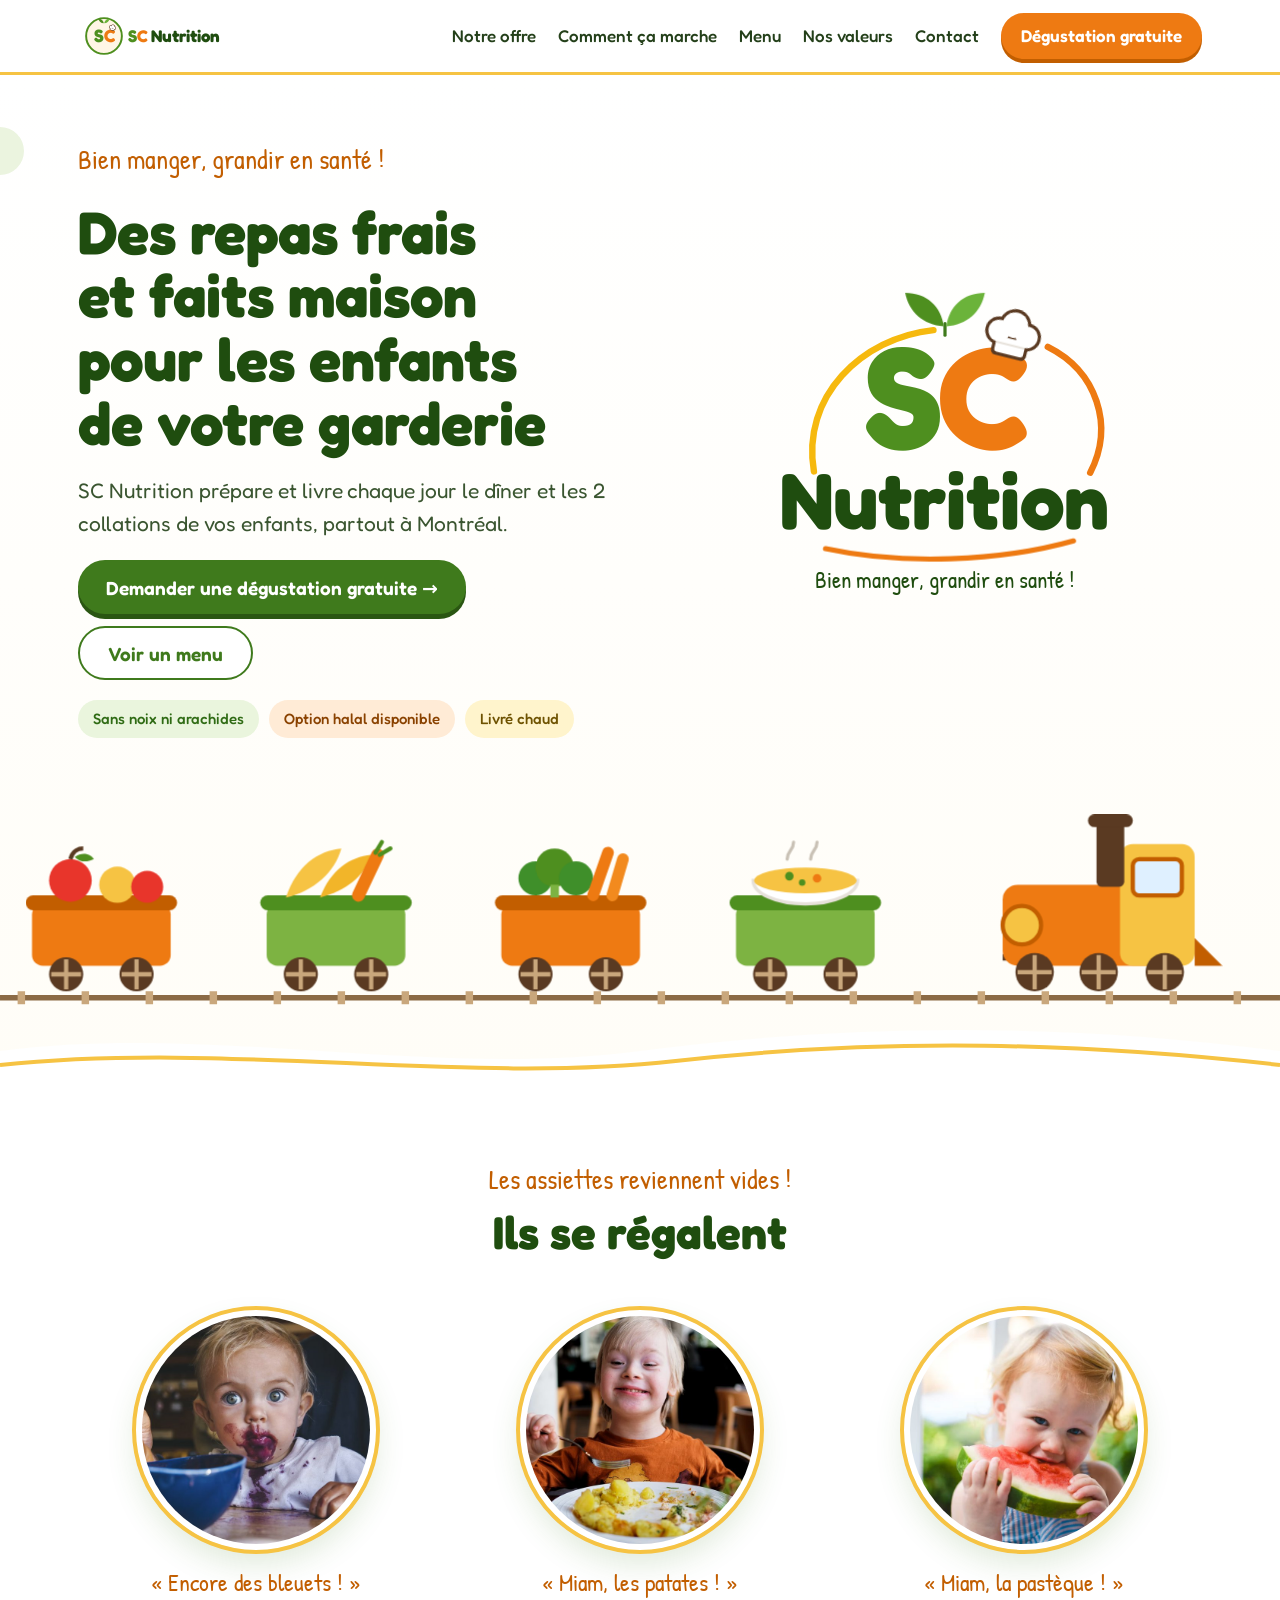
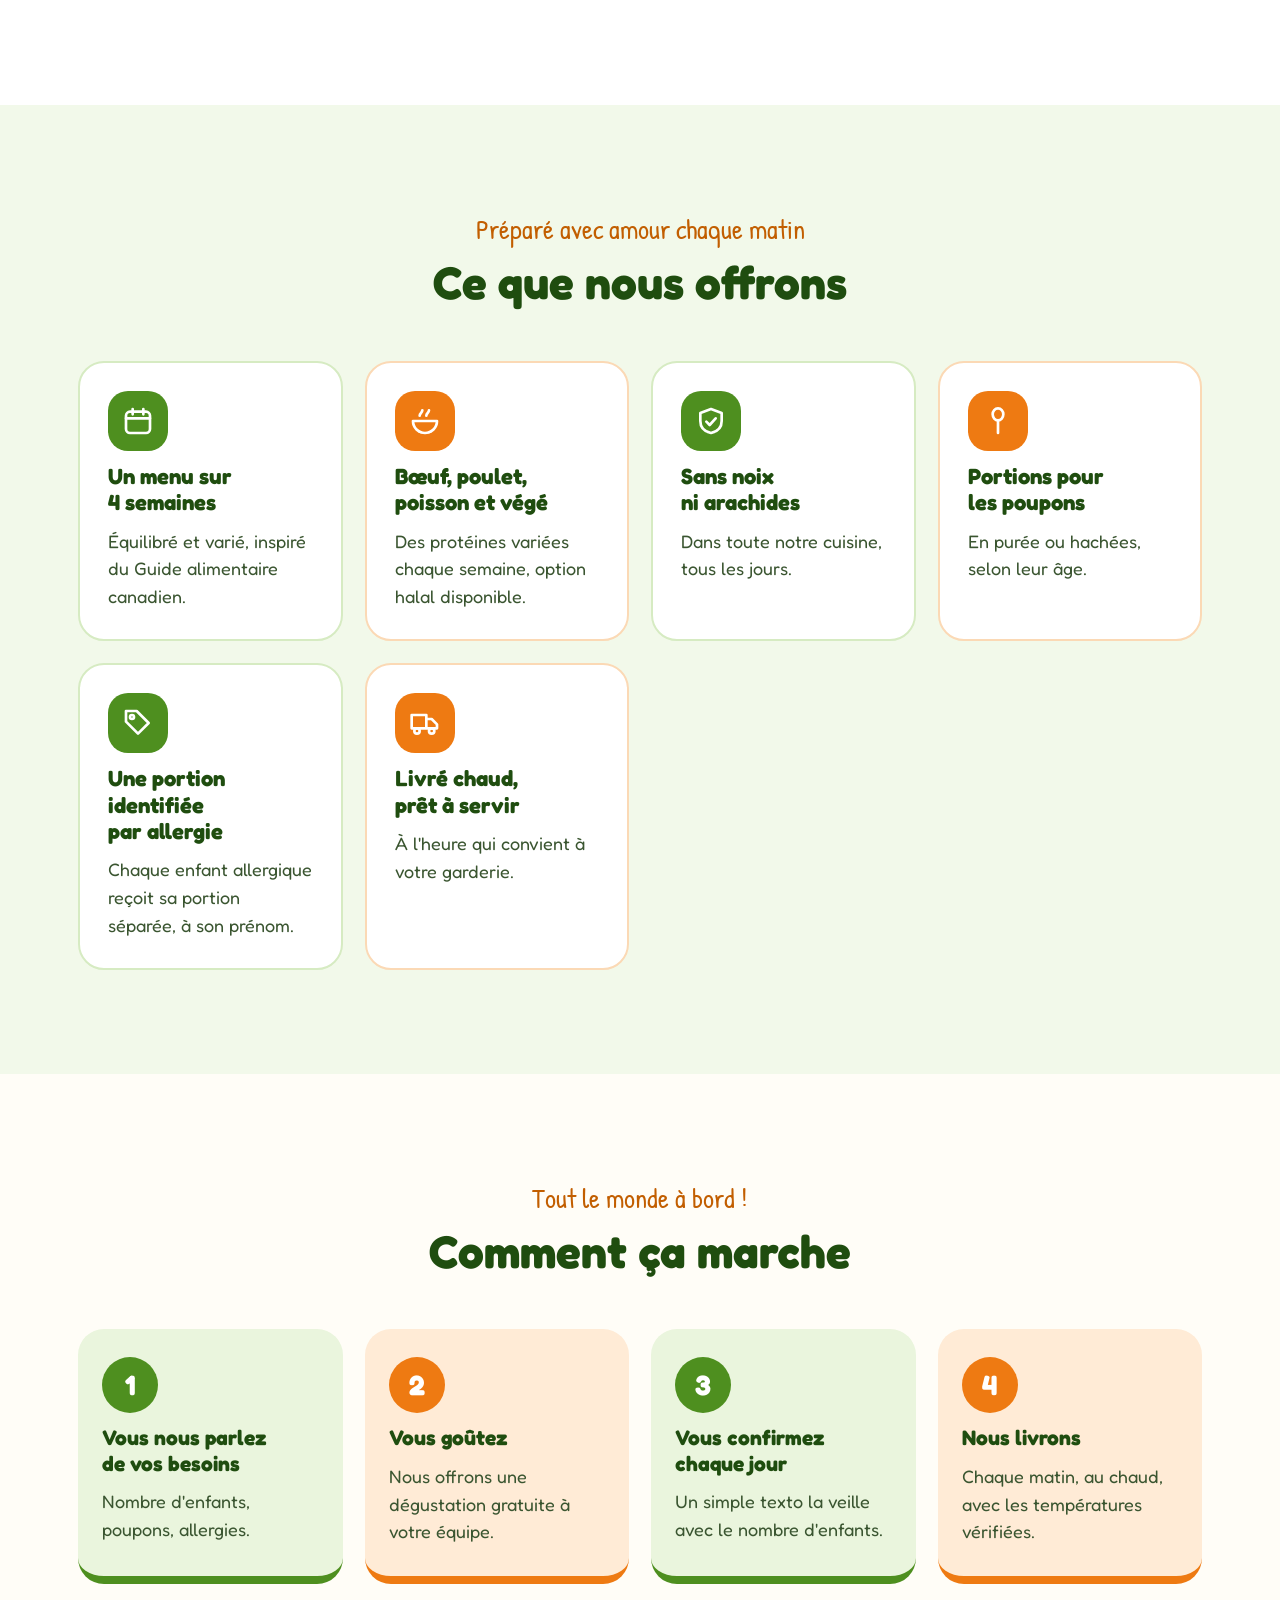
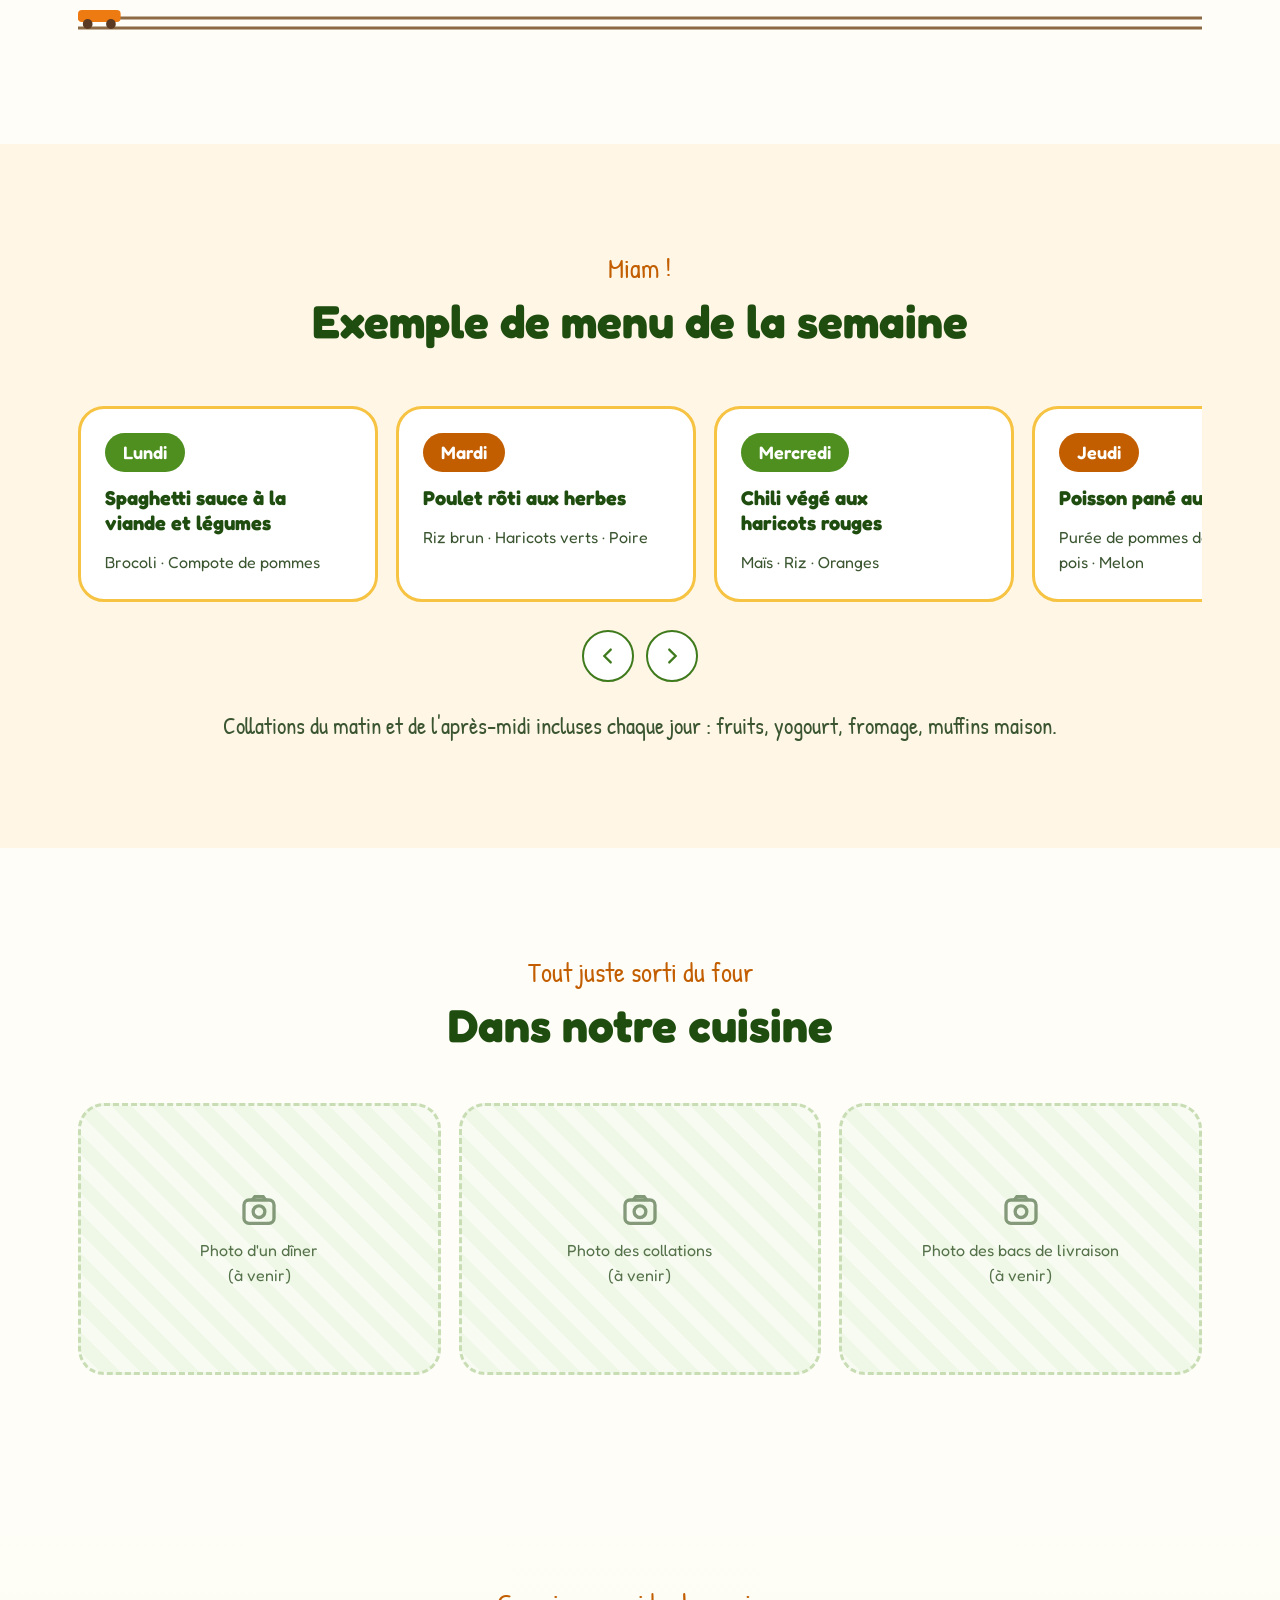
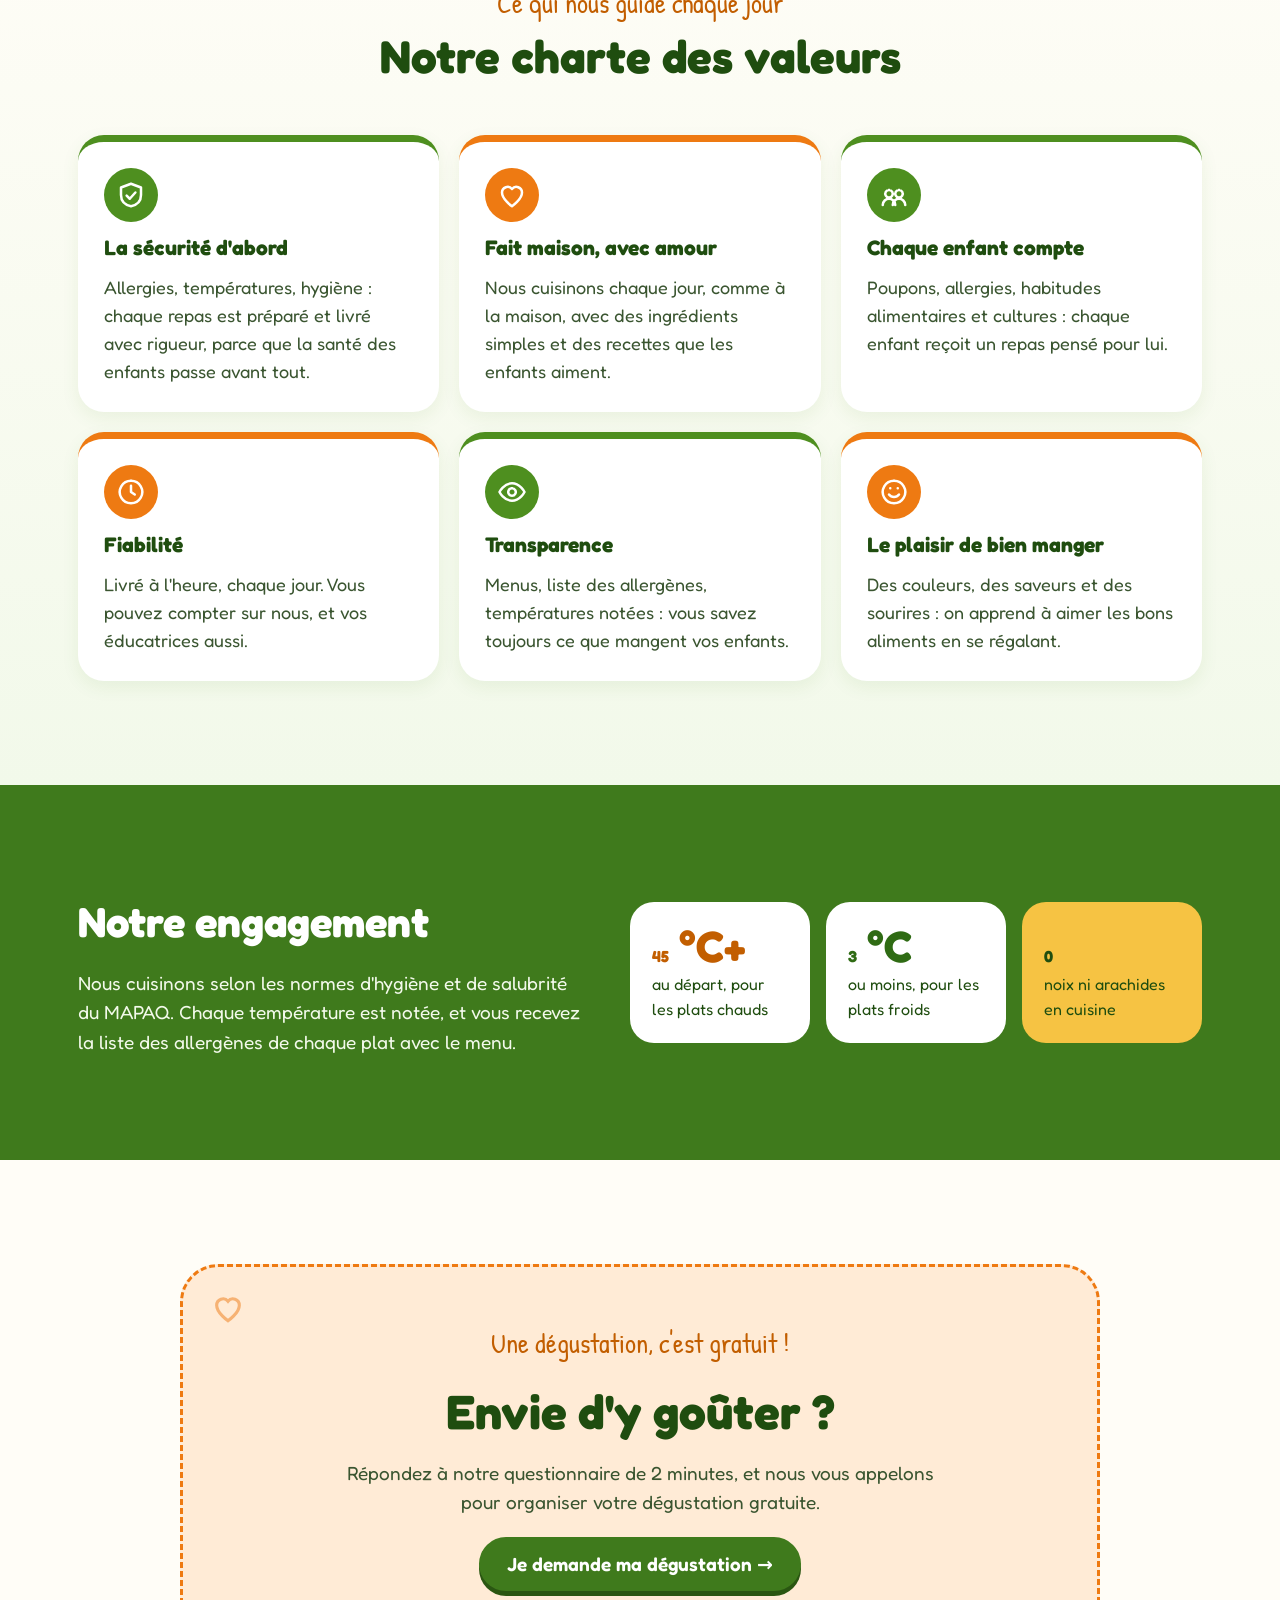
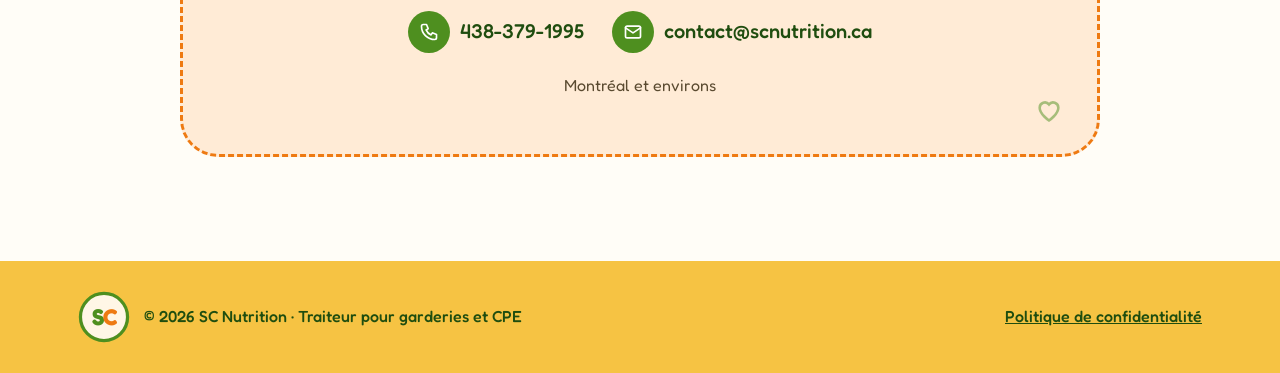
==== commit 60083bf5: "Troisième photo d'enfant (pastèque) Co-Authored-By: Claude Opus 5.5 <noreply@anthropic.com> Claude-S" ====
--- a/index.html
+++ b/index.html
@@ -351,22 +351,7 @@
     <div class="kids">
       <figure class="kidfig reveal d1"><img class="kid k1" src="photos/enfant-1.jpg" alt="Bébé aux grands yeux, la bouche toute barbouillée de purée de bleuets" width="240" height="240" loading="lazy"><figcaption>« Encore des bleuets ! »</figcaption></figure>
       <figure class="kidfig reveal d2"><img class="kid k2" src="photos/enfant-2.jpg" alt="Garçon tout sourire qui mange des pommes de terre" width="240" height="240" loading="lazy"><figcaption>« Miam, les patates ! »</figcaption></figure>
-      <figure class="kidfig reveal d3"><svg class="kid k3" viewBox="0 0 200 200" role="img" aria-label="Enfant souriant, le visage taché de sauce, qui mange avec une cuillère">
-<circle cx="100" cy="100" r="100" fill="#FFF1BF"/>
-<path d="M36 200C42 150 158 150 164 200Z" fill="#F6C343"/>
-<path d="M70 158Q100 148 130 158L124 200H76Z" fill="#fff"/><circle cx="90" cy="176" r="3" fill="#F6C343"/><circle cx="108" cy="184" r="3" fill="#F6C343"/><circle cx="100" cy="168" r="3" fill="#F6C343"/>
-<circle cx="52" cy="102" r="11" fill="#8D5524"/><circle cx="148" cy="102" r="11" fill="#8D5524"/>
-<circle cx="100" cy="100" r="50" fill="#8D5524"/>
-<g fill="#2B1A10"><circle cx="70" cy="62" r="13"/><circle cx="88" cy="52" r="13"/><circle cx="108" cy="50" r="13"/><circle cx="128" cy="56" r="13"/><circle cx="142" cy="72" r="12"/><circle cx="58" cy="78" r="12"/></g>
-<path d="M76 94q9-10 18 0M106 94q9-10 18 0" stroke="#3A2A1A" stroke-width="4.5" fill="none" stroke-linecap="round"/>
-<circle cx="72" cy="110" r="8" fill="#F28B82" opacity=".55"/><circle cx="128" cy="110" r="8" fill="#F28B82" opacity=".55"/>
-<path d="M80 112Q100 144 120 112Z" fill="#7A2E2E"/><path d="M90 128q10 8 20 0q-10-6-20 0z" fill="#F2777A"/><path d="M84 113H116" stroke="#fff" stroke-width="4" stroke-linecap="round"/>
-<circle cx="66" cy="122" r="6" fill="#F28A1E" opacity=".9"/><circle cx="74" cy="128" r="3.5" fill="#F28A1E" opacity=".9"/>
-<path d="M95 79c5-3 10 0 8 5c-3 4-9 2-8-5z" fill="#F28A1E" opacity=".9"/>
-<path d="M118 130c6 0 9 5 6 9c-4 2-8-1-6-9z" fill="#F28A1E" opacity=".9"/>
-<path d="M112 118c6 4 10 10 9 18" stroke="#F6C343" stroke-width="3.5" fill="none" stroke-linecap="round"/>
-<g class="spoon"><circle cx="156" cy="150" r="12" fill="#8D5524"/><path d="M158 146L176 104" stroke="#B9C2C9" stroke-width="7" stroke-linecap="round"/><ellipse cx="178" cy="98" rx="11" ry="8" fill="#DDE3E8" transform="rotate(-65 178 98)"/><circle cx="178" cy="96" r="6" fill="#F28A1E"/></g>
-</svg><figcaption>« C'est mon préféré ! »</figcaption></figure>
+      <figure class="kidfig reveal d3"><img class="kid k3" src="photos/enfant-3.jpg" alt="Petite fille qui croque une tranche de pastèque" width="240" height="240" loading="lazy"><figcaption>« Miam, la pastèque ! »</figcaption></figure>
     </div>
   </div>
 </section>
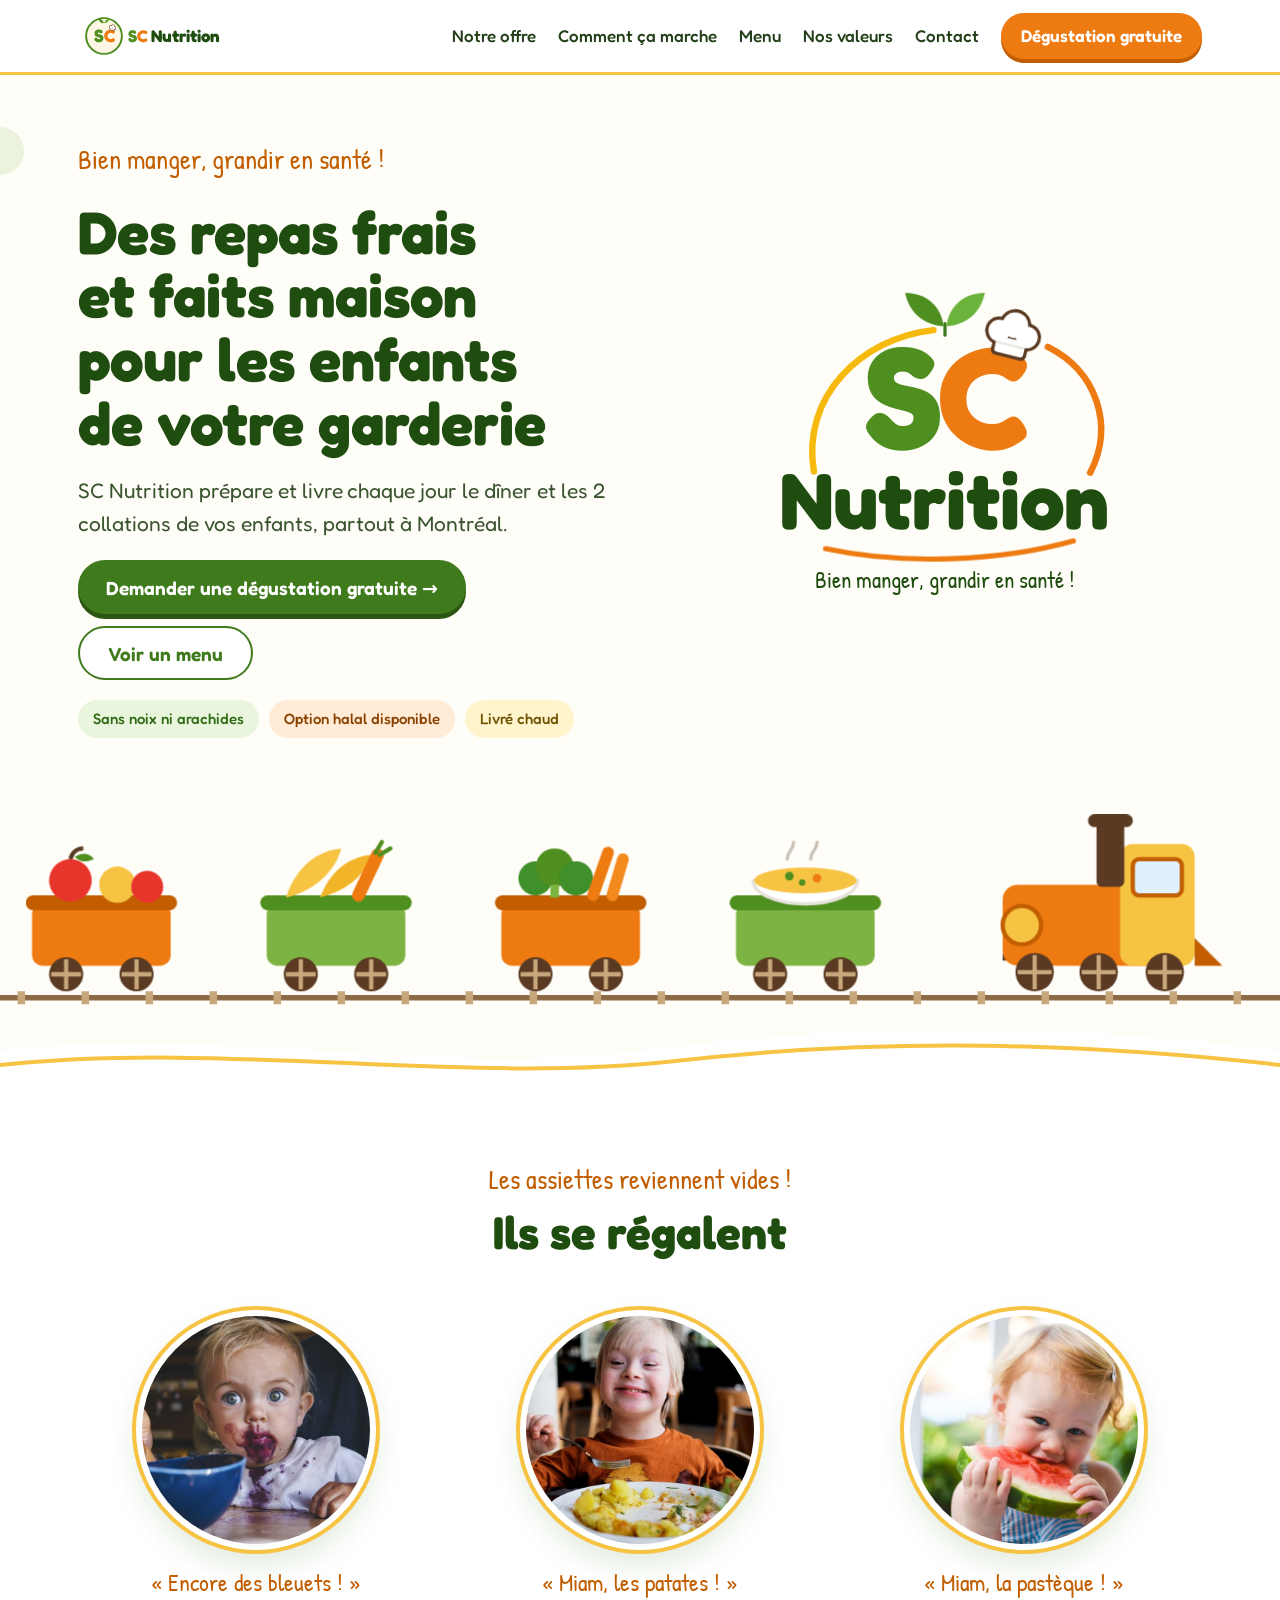
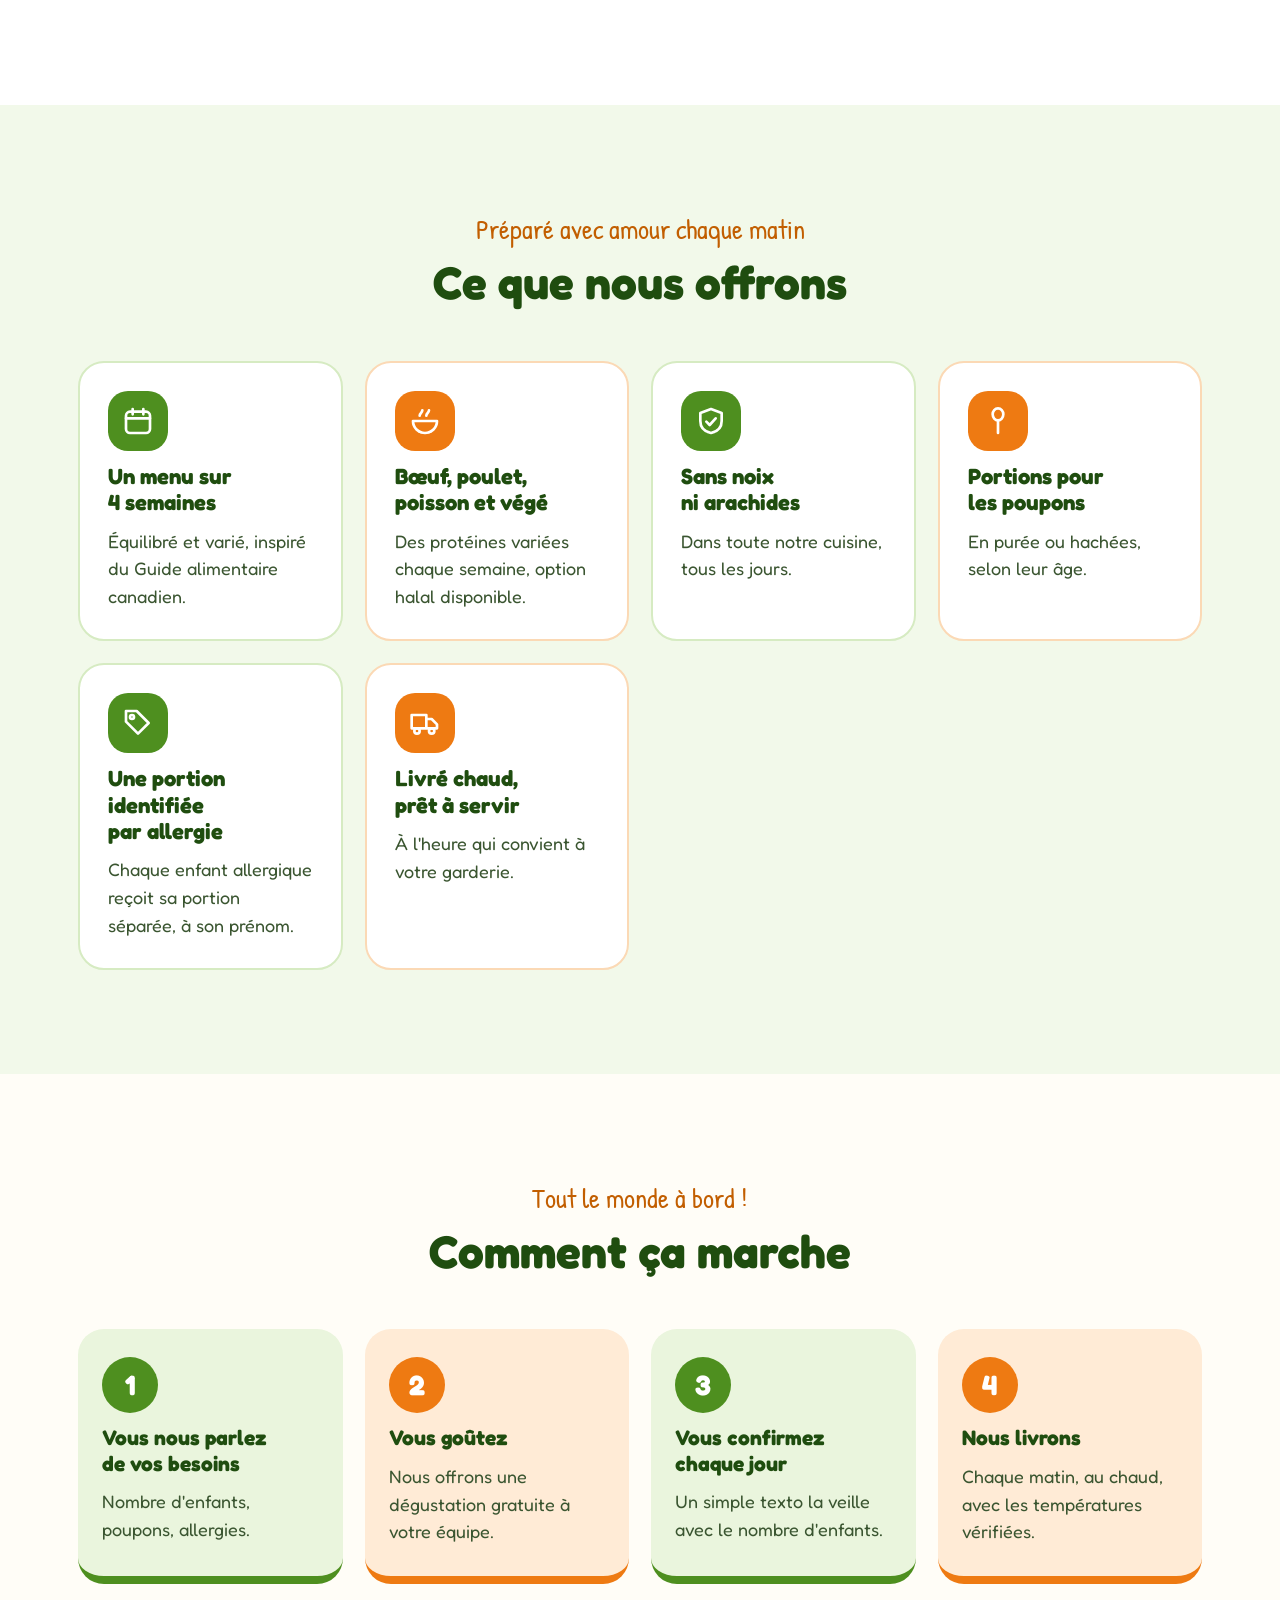
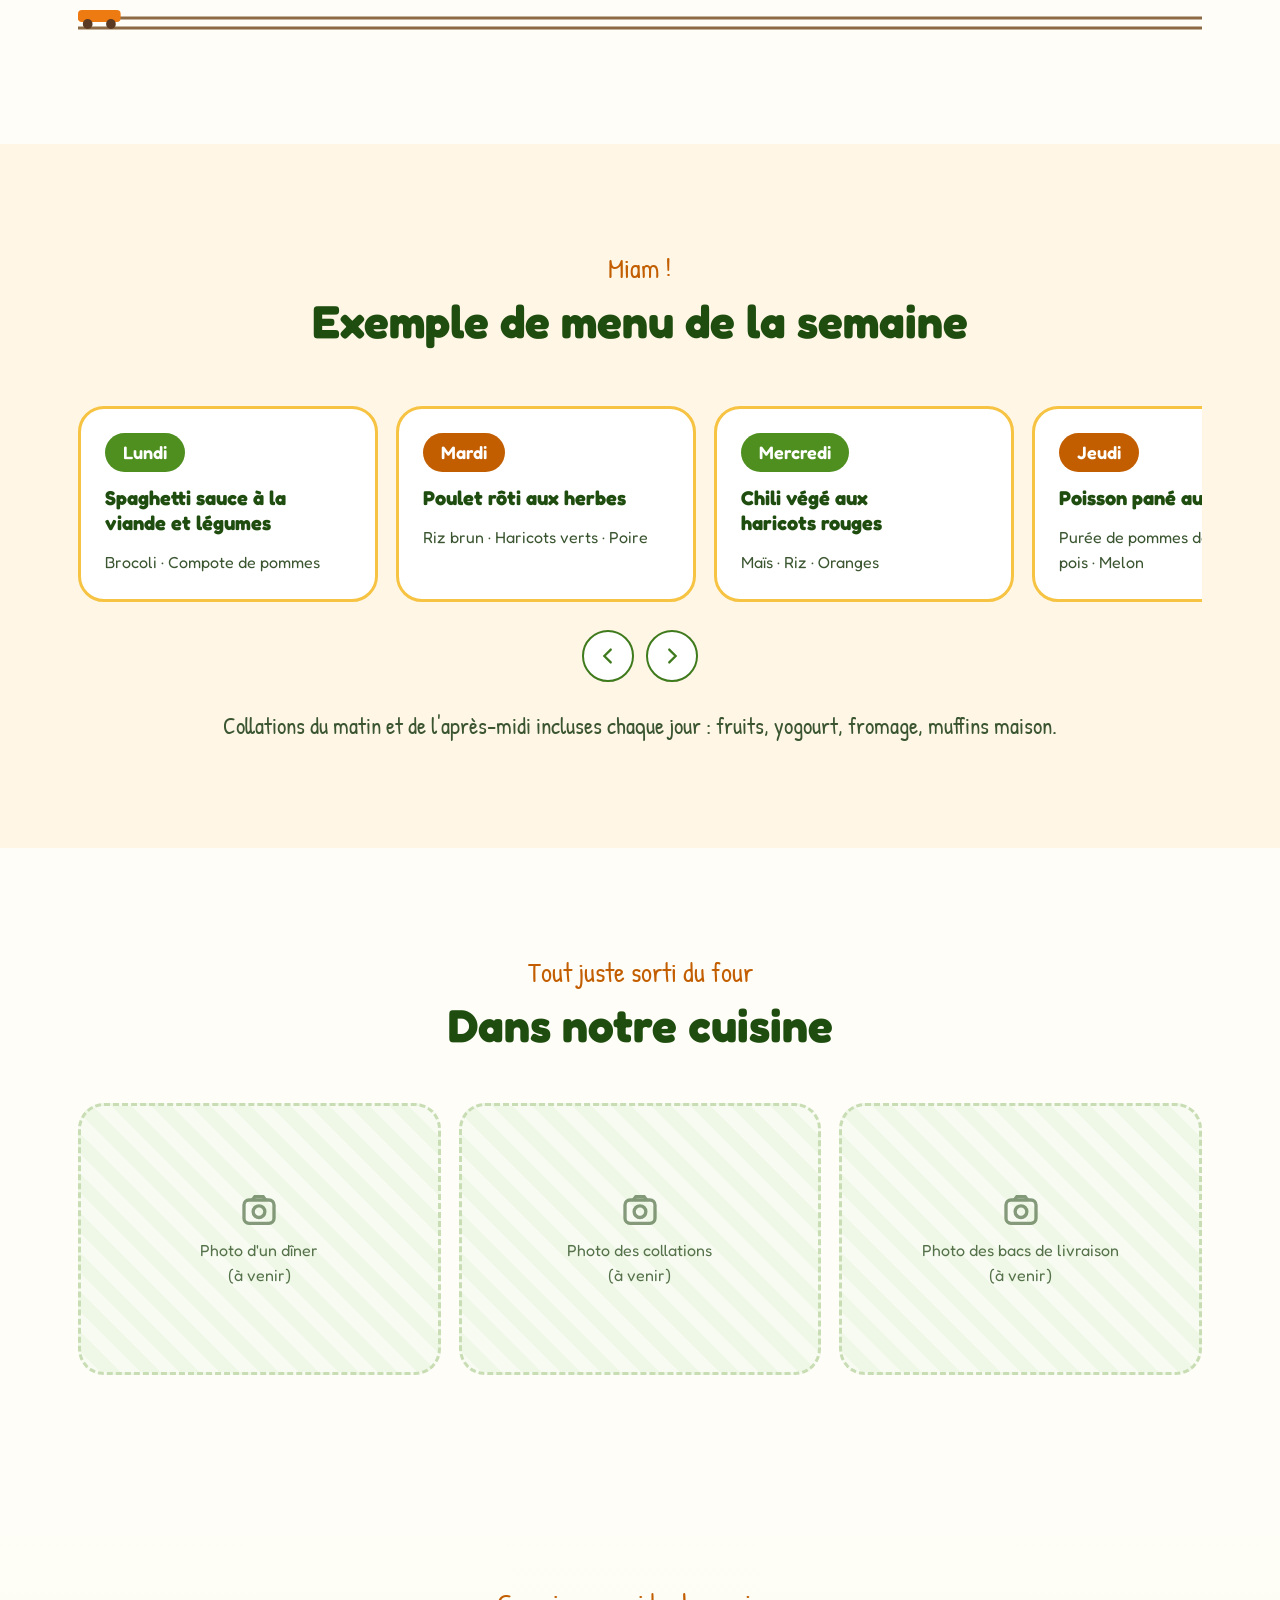
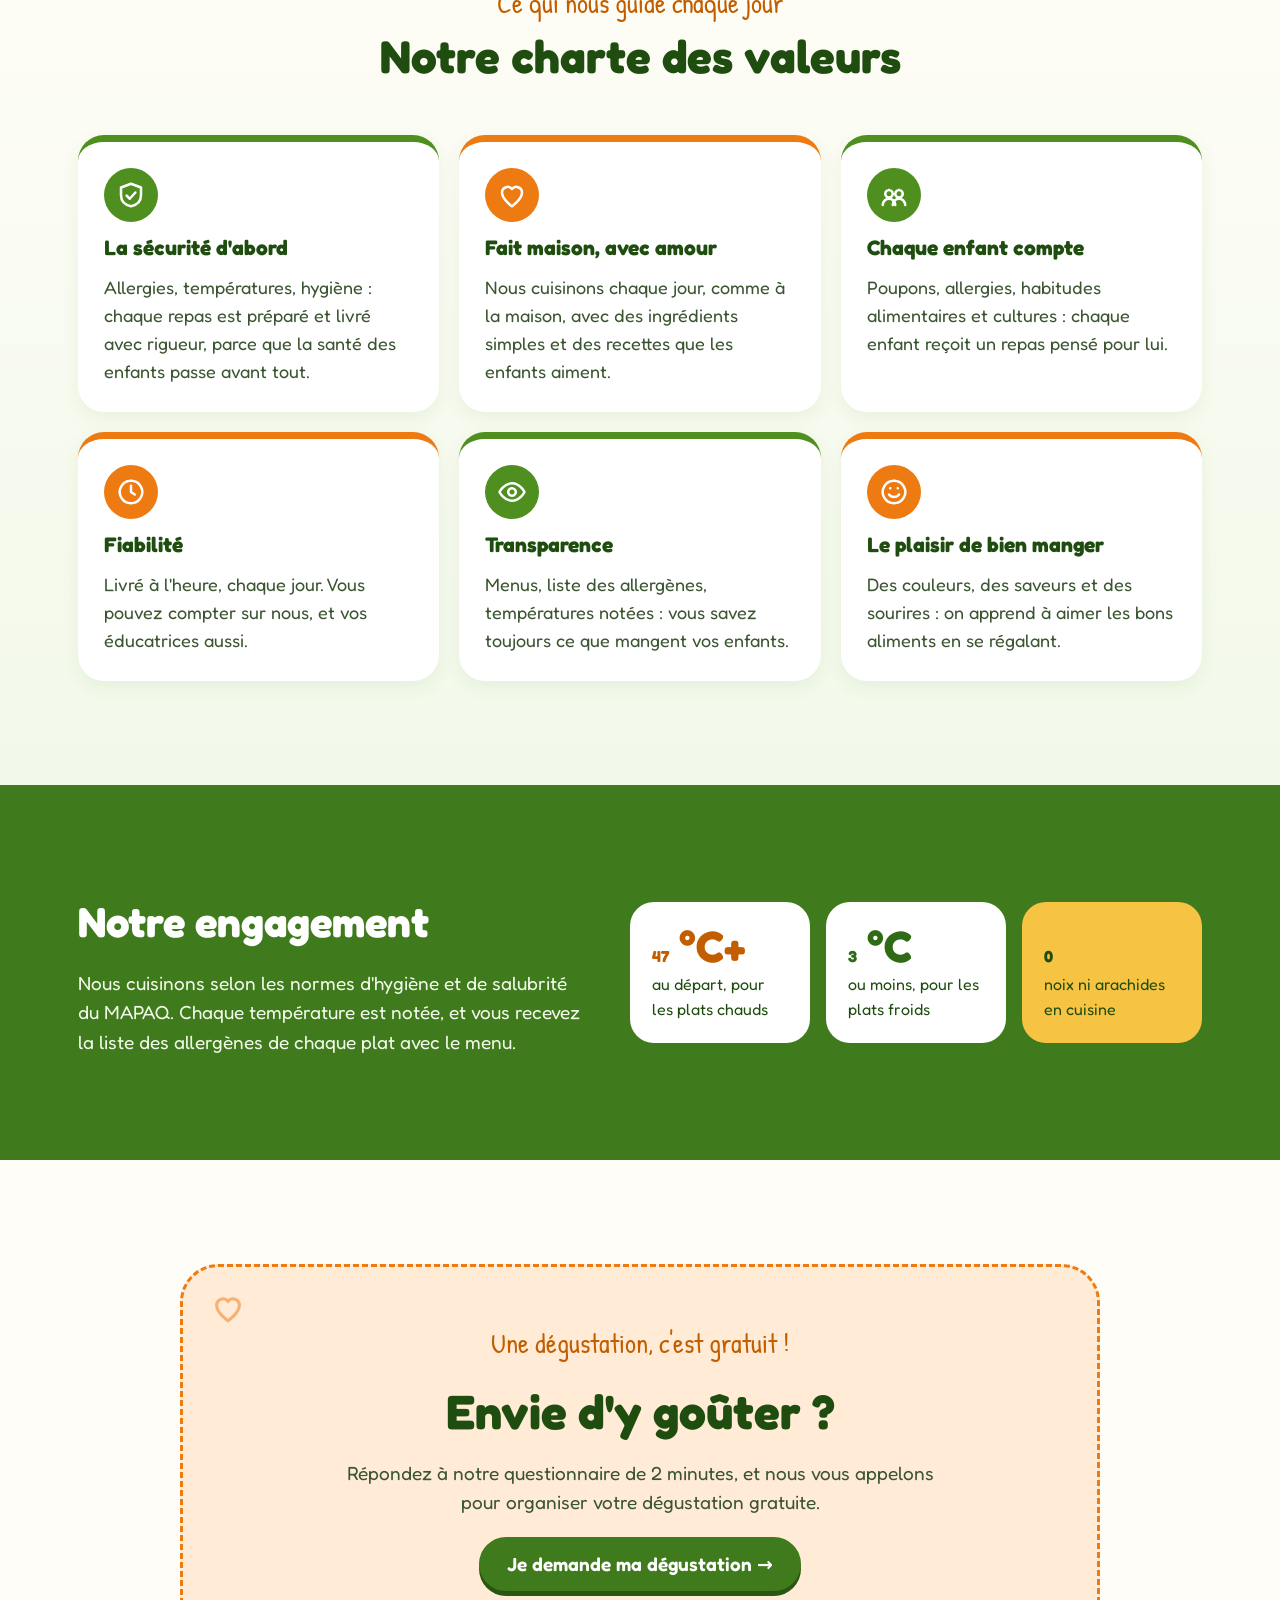
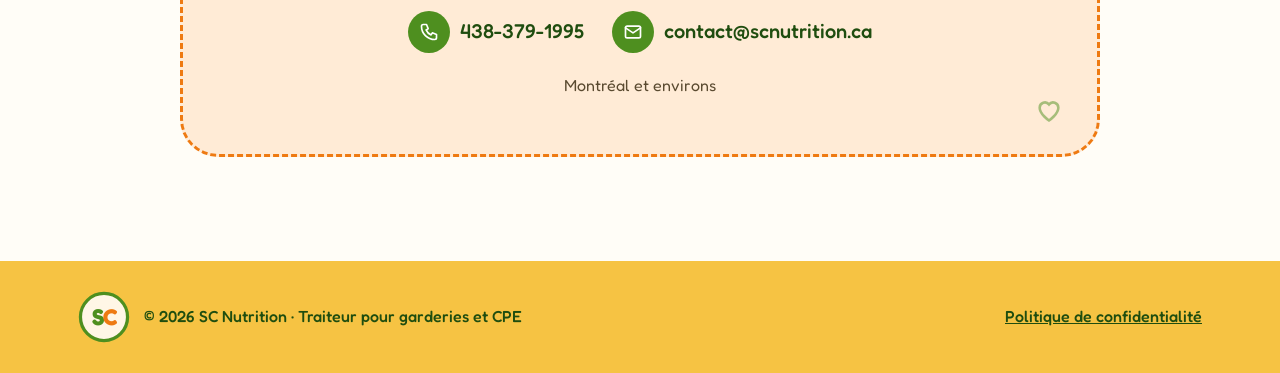
==== commit 9f3d766e: "Photos en fondu derrière le texte de l'en-tête Co-Authored-By: Claude Opus 5.5 <noreply@anthropic.co" ====
--- a/index.html
+++ b/index.html
@@ -212,11 +212,22 @@
 .val h3{font-size:21px;color:var(--green-dd)}
 .val p{color:var(--muted)}
 
+/* Photos en fond de l'en-tête */
+.hero-bg{position:absolute;inset:0;z-index:0;overflow:hidden;background:#FFFDF7}
+.hero-bg img{position:absolute;inset:0;width:100%;height:100%;object-fit:cover;opacity:0;animation:herofade 21s infinite}
+.hero-bg img:nth-child(2){animation-delay:7s}.hero-bg img:nth-child(3){animation-delay:14s}
+@keyframes herofade{0%{opacity:0;transform:scale(1.04)}5%{opacity:1}33%{opacity:1}38%{opacity:0;transform:scale(1.14)}100%{opacity:0}}
+.hero-bg::after{content:"";position:absolute;inset:0;background:linear-gradient(90deg,rgba(255,253,247,.93) 0%,rgba(255,253,247,.86) 50%,rgba(255,253,247,.72) 100%),linear-gradient(rgba(255,253,247,0) 60%,#FFFDF7 100%)}
+@media (max-width:880px){.hero-bg::after{background:rgba(255,253,247,.86)}}
+.hero .wrap,.train-zone,.hero .wave{position:relative;z-index:1}
+.cloud{z-index:1}
+
 @media (prefers-reduced-motion: reduce){
   *,*::before,*::after{animation:none!important;transition:none!important;scroll-behavior:auto!important}
   .js .reveal{opacity:1;transform:none}
   .lg-swoosh,.lg-arc{stroke-dashoffset:0}
   .puff{opacity:0}
+  .hero-bg img:first-child{opacity:1}
 }
 </style>
 </head>
@@ -248,6 +259,11 @@
 <main>
 <!-- ===== En-tête ===== -->
 <section class="hero" id="accueil">
+  <div class="hero-bg" aria-hidden="true">
+    <img src="photos/fond-1.jpg" alt="" style="object-position:50% 40%">
+    <img src="photos/fond-2.jpg" alt="" style="object-position:50% 35%">
+    <img src="photos/fond-3.jpg" alt="" style="object-position:60% 50%">
+  </div>
   <svg class="cloud c1" viewBox="0 0 150 70" aria-hidden="true"><path d="M30 60h90a24 24 0 0 0 0-48 30 30 0 0 0-56-6A22 22 0 0 0 30 60z" fill="#E9F3DC"/></svg>
   <svg class="cloud c2" viewBox="0 0 150 70" aria-hidden="true"><path d="M30 60h90a24 24 0 0 0 0-48 30 30 0 0 0-56-6A22 22 0 0 0 30 60z" fill="#FFF0DC"/></svg>
   <div class="wrap hero-grid">
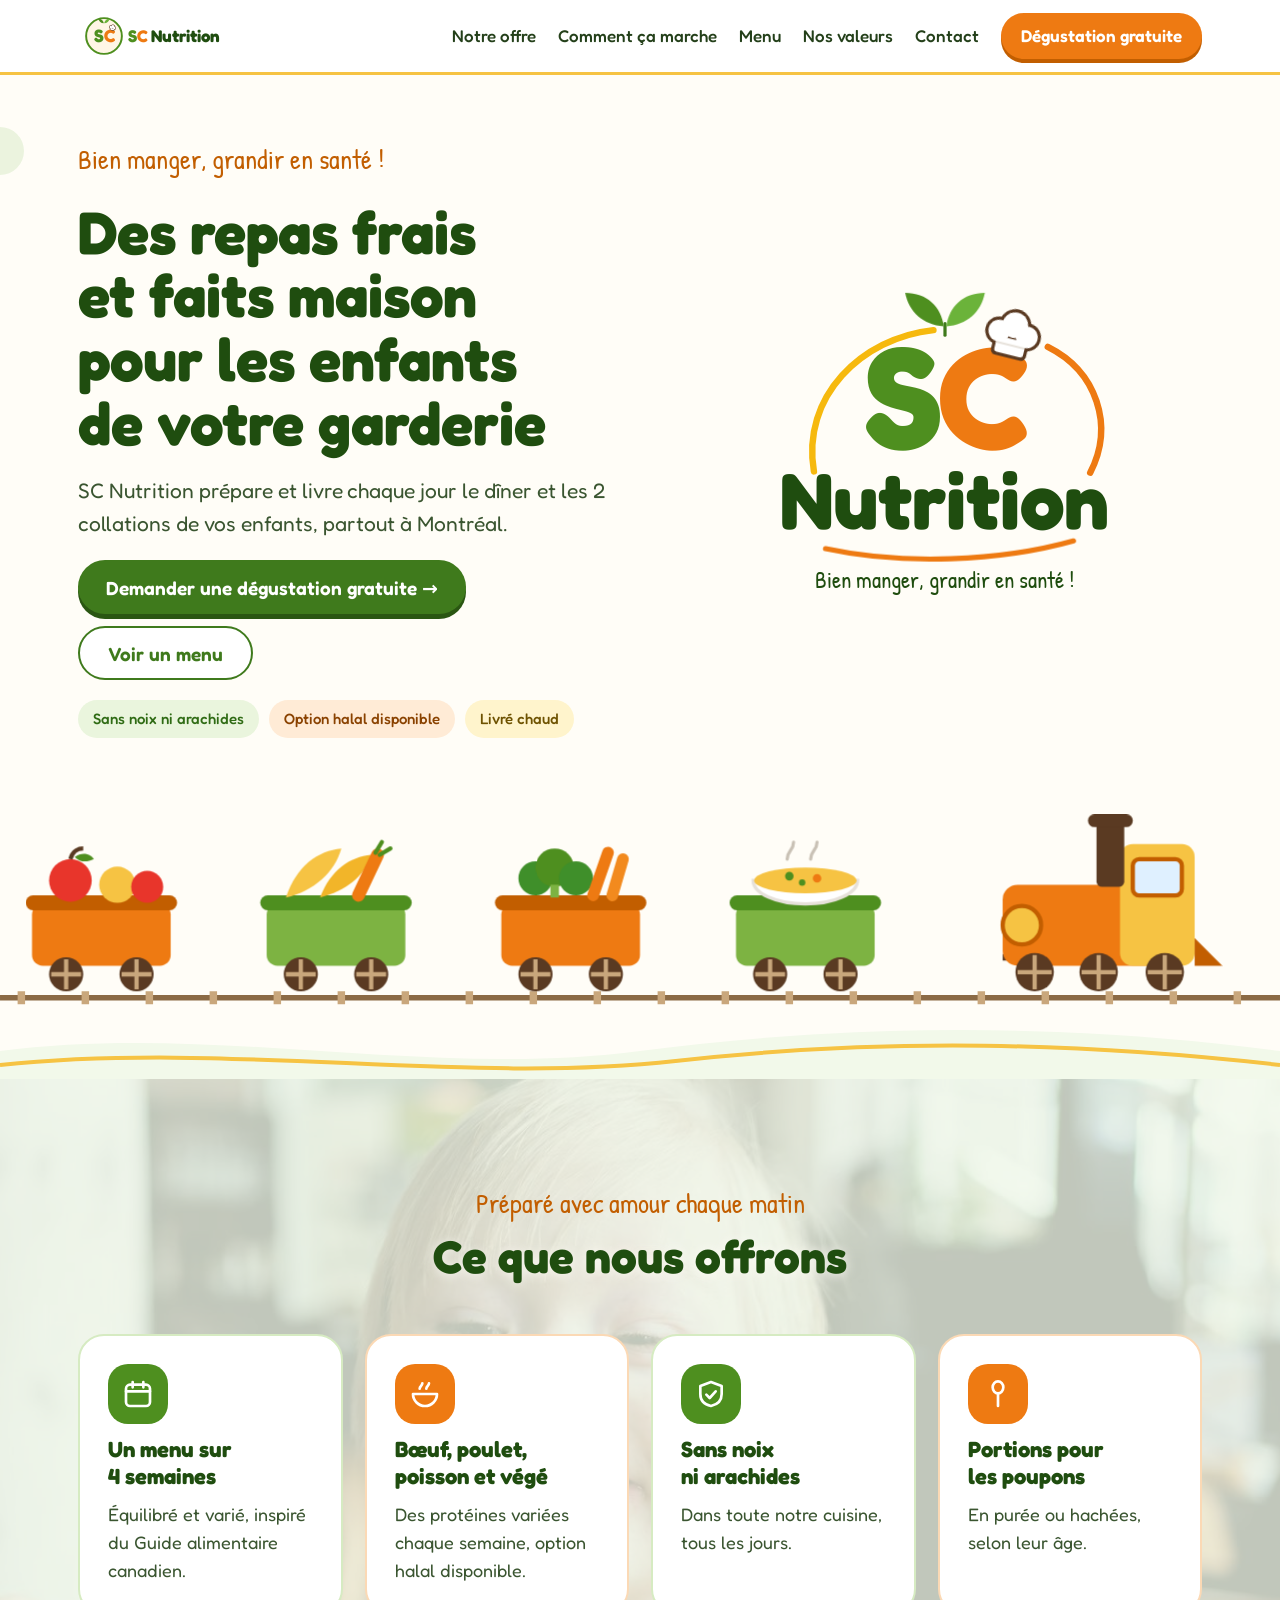
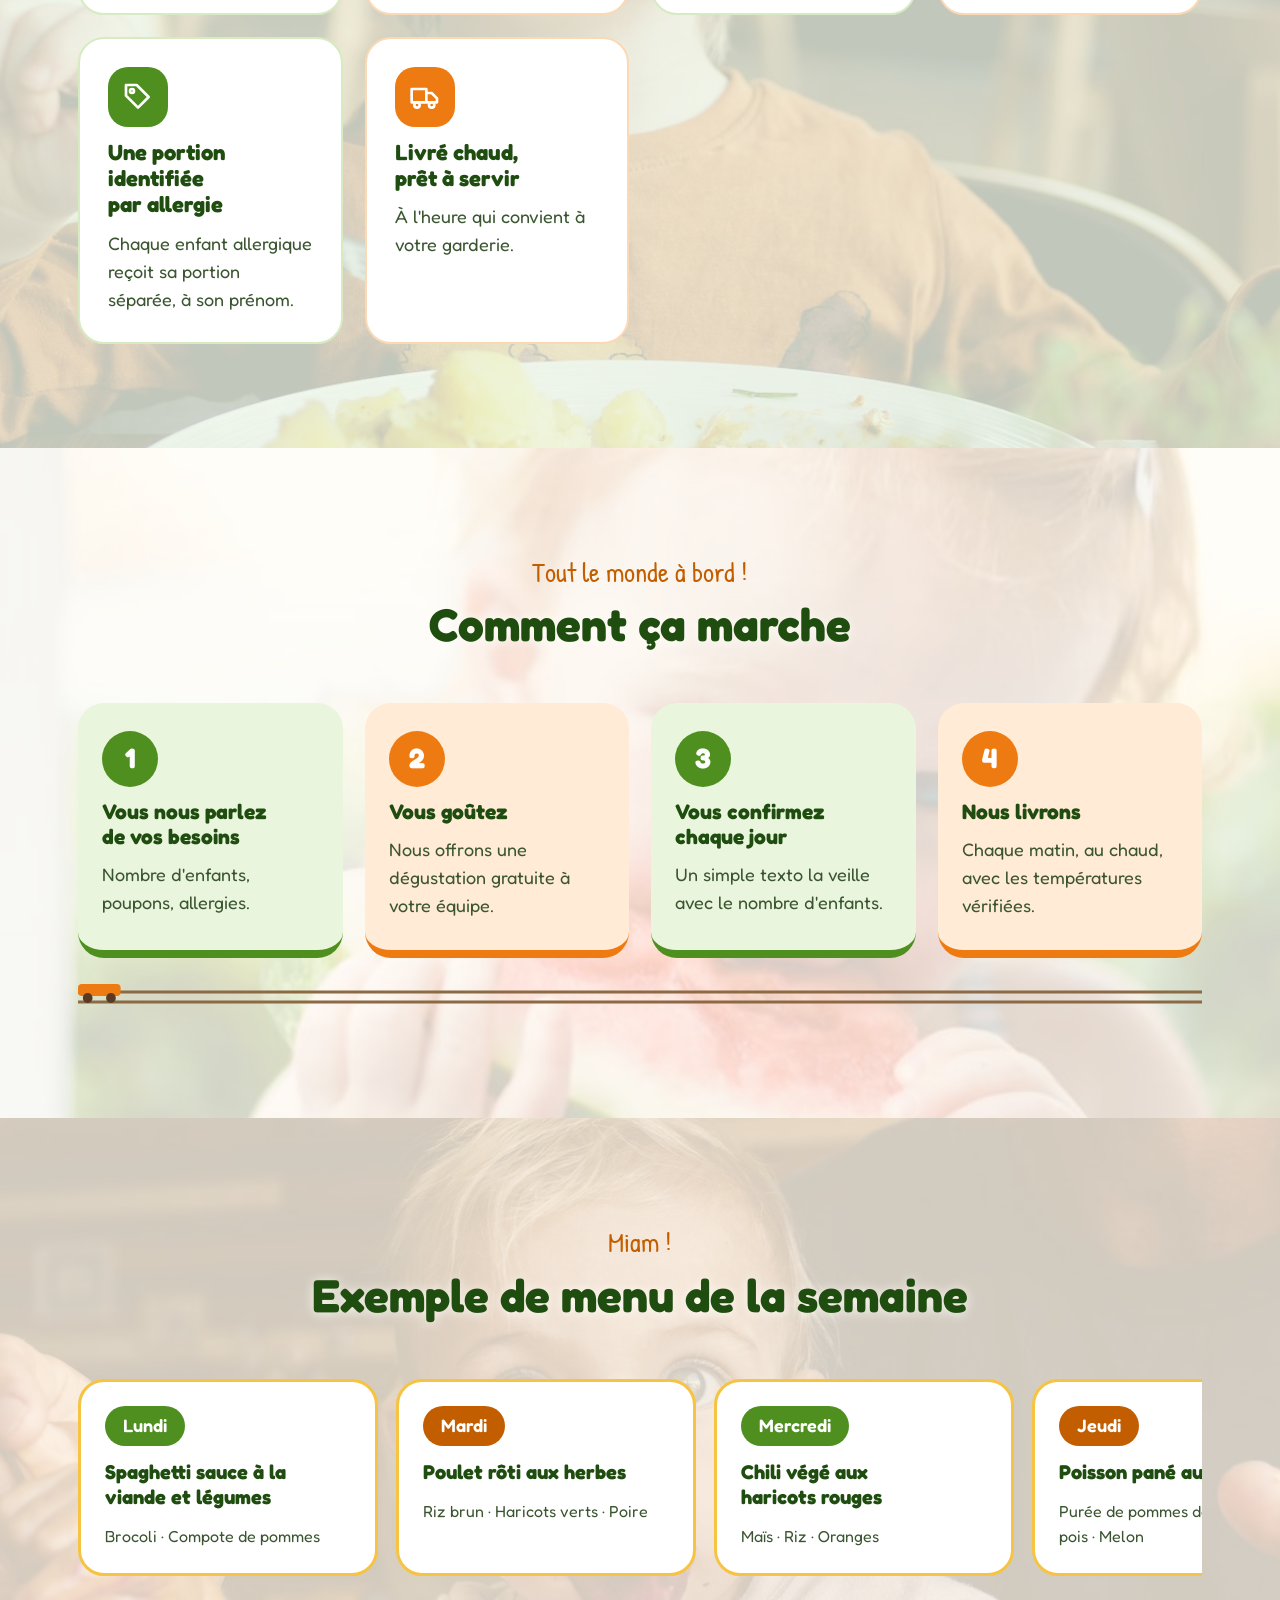
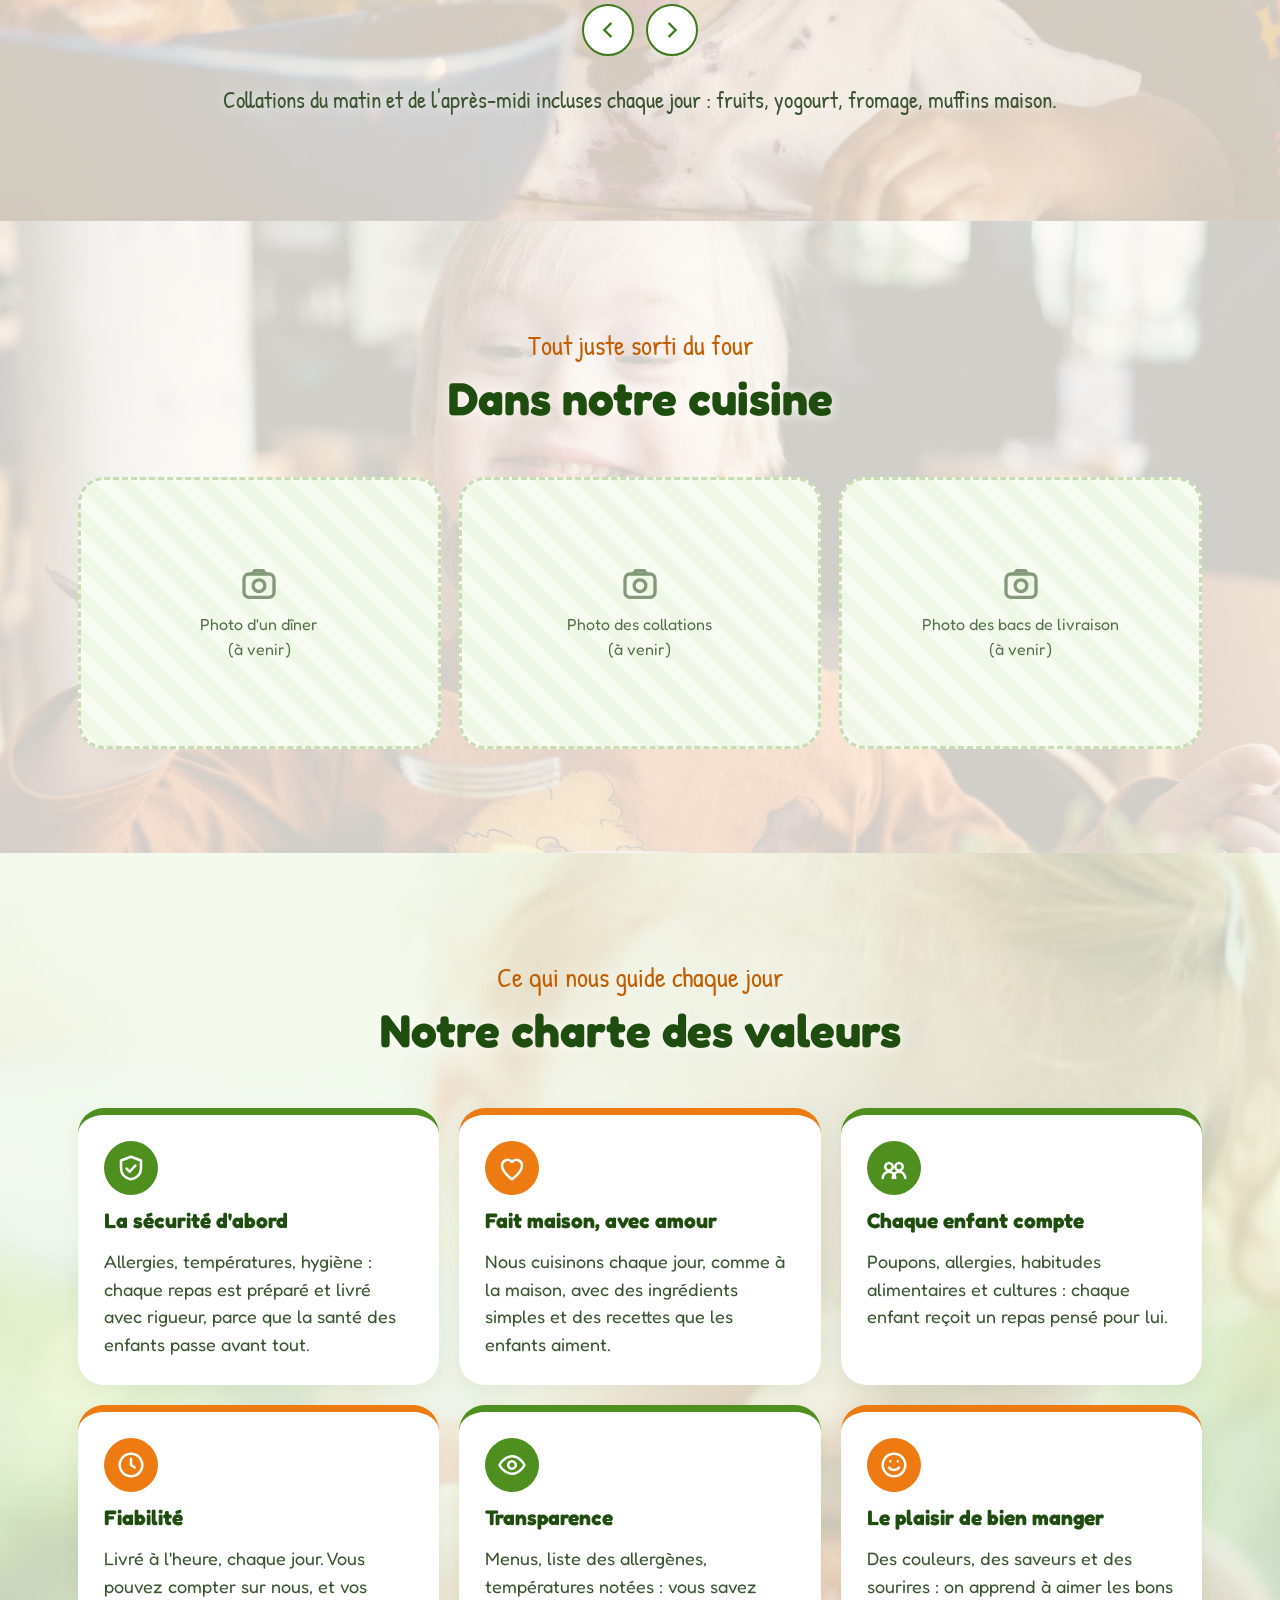
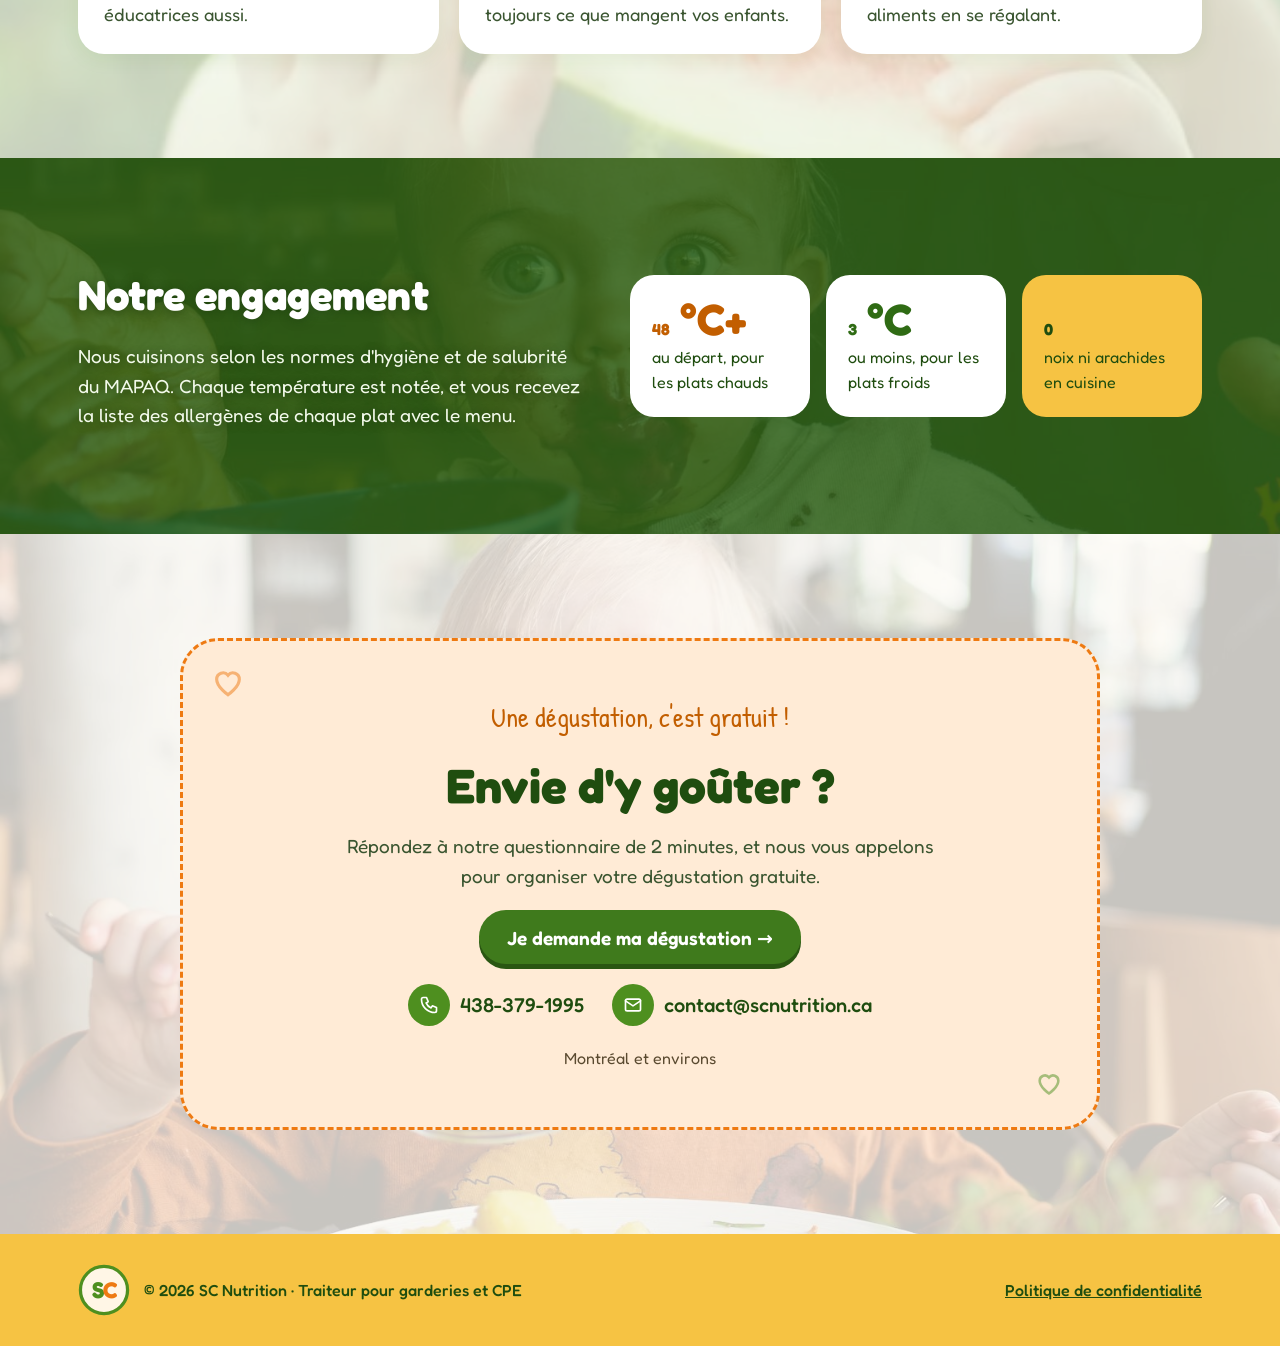
==== commit b954aca6: "Photos en fond dans toutes les sections, retrait de la section Ils se régalent Co-Authored-By: Claud" ====
--- a/index.html
+++ b/index.html
@@ -217,10 +217,17 @@
 .hero-bg img{position:absolute;inset:0;width:100%;height:100%;object-fit:cover;opacity:0;animation:herofade 21s infinite}
 .hero-bg img:nth-child(2){animation-delay:7s}.hero-bg img:nth-child(3){animation-delay:14s}
 @keyframes herofade{0%{opacity:0;transform:scale(1.04)}5%{opacity:1}33%{opacity:1}38%{opacity:0;transform:scale(1.14)}100%{opacity:0}}
-.hero-bg::after{content:"";position:absolute;inset:0;background:linear-gradient(90deg,rgba(255,253,247,.93) 0%,rgba(255,253,247,.86) 50%,rgba(255,253,247,.72) 100%),linear-gradient(rgba(255,253,247,0) 60%,#FFFDF7 100%)}
-@media (max-width:880px){.hero-bg::after{background:rgba(255,253,247,.86)}}
+.hero-bg::after{content:"";position:absolute;inset:0;background:linear-gradient(90deg,rgba(255,253,247,.84) 0%,rgba(255,253,247,.70) 50%,rgba(255,253,247,.48) 100%),linear-gradient(rgba(255,253,247,0) 60%,#FFFDF7 100%)}
+@media (max-width:880px){.hero-bg::after{background:rgba(255,253,247,.76)}}
 .hero .wrap,.train-zone,.hero .wave{position:relative;z-index:1}
 .cloud{z-index:1}
+
+/* Photos en fond des sections */
+.pbg{position:relative;isolation:isolate}
+.pbg::before{content:"";position:absolute;inset:0;z-index:-2;background:var(--img) center/cover no-repeat}
+.pbg::after{content:"";position:absolute;inset:0;z-index:-1;background:var(--veil)}
+.pbg .sec-head h2,.pbg .collations{text-shadow:0 1px 12px rgba(255,253,247,.9)}
+.engage.pbg .eng-txt h2,.engage.pbg .eng-txt p{text-shadow:0 1px 10px rgba(20,50,10,.5)}
 
 @media (prefers-reduced-motion: reduce){
   *,*::before,*::after{animation:none!important;transition:none!important;scroll-behavior:auto!important}
@@ -357,23 +364,12 @@
       </g>
     </svg>
   </div>
-  <svg class="wave" viewBox="0 0 1440 56" preserveAspectRatio="none" aria-hidden="true"><path d="M0 28C240 0 480 56 720 28S1200 0 1440 28V56H0Z" fill="#FFFFFF"/><path d="M0 42C260 18 520 62 760 38S1220 20 1440 42" fill="none" stroke="#F6C343" stroke-width="4"/></svg>
-</section>
-
-<!-- ===== Ils se régalent (illustrations, à remplacer par des photos) ===== -->
-<section class="sec regal" id="regal">
-  <div class="wrap">
-    <div class="sec-head reveal"><p class="hand">Les assiettes reviennent vides !</p><h2>Ils se régalent</h2></div>
-    <div class="kids">
-      <figure class="kidfig reveal d1"><img class="kid k1" src="photos/enfant-1.jpg" alt="Bébé aux grands yeux, la bouche toute barbouillée de purée de bleuets" width="240" height="240" loading="lazy"><figcaption>« Encore des bleuets ! »</figcaption></figure>
-      <figure class="kidfig reveal d2"><img class="kid k2" src="photos/enfant-2.jpg" alt="Garçon tout sourire qui mange des pommes de terre" width="240" height="240" loading="lazy"><figcaption>« Miam, les patates ! »</figcaption></figure>
-      <figure class="kidfig reveal d3"><img class="kid k3" src="photos/enfant-3.jpg" alt="Petite fille qui croque une tranche de pastèque" width="240" height="240" loading="lazy"><figcaption>« Miam, la pastèque ! »</figcaption></figure>
-    </div>
-  </div>
-</section>
+  <svg class="wave" viewBox="0 0 1440 56" preserveAspectRatio="none" aria-hidden="true"><path d="M0 28C240 0 480 56 720 28S1200 0 1440 28V56H0Z" fill="#F2F9EA"/><path d="M0 42C260 18 520 62 760 38S1220 20 1440 42" fill="none" stroke="#F6C343" stroke-width="4"/></svg>
+</section>
+
 
 <!-- ===== Offre ===== -->
-<section class="sec offre" id="offre">
+<section class="sec pbg offre" id="offre" style="--img:url(photos/fond-2.jpg);--veil:rgba(242,249,234,.80)">
   <div class="wrap">
     <div class="sec-head reveal"><p class="hand">Préparé avec amour chaque matin</p><h2>Ce que nous offrons</h2></div>
     <div class="cards">
@@ -388,7 +384,7 @@
 </section>
 
 <!-- ===== Comment ça marche ===== -->
-<section class="sec" id="fonctionnement">
+<section class="sec pbg" id="fonctionnement" style="--img:url(photos/fond-3.jpg);--veil:rgba(255,253,247,.80)">
   <div class="wrap">
     <div class="sec-head reveal"><p class="hand">Tout le monde à bord !</p><h2>Comment ça marche</h2></div>
     <div class="steps">
@@ -405,7 +401,7 @@
 </section>
 
 <!-- ===== Menu ===== -->
-<section class="sec menu" id="menu">
+<section class="sec pbg menu" id="menu" style="--img:url(photos/fond-1.jpg);--veil:rgba(255,246,230,.80)">
   <div class="wrap">
     <div class="sec-head reveal"><p class="hand">Miam !</p><h2>Exemple de menu de la semaine</h2></div>
     <div class="slider reveal" id="slider" tabindex="0" aria-label="Menu de la semaine, faites glisser pour voir les jours">
@@ -424,7 +420,7 @@
 </section>
 
 <!-- ===== Photos ===== -->
-<section class="sec" id="cuisine">
+<section class="sec pbg" id="cuisine" style="--img:url(photos/fond-2.jpg);--veil:rgba(255,253,247,.82)">
   <div class="wrap">
     <div class="sec-head reveal"><p class="hand">Tout juste sorti du four</p><h2>Dans notre cuisine</h2></div>
     <div class="photos">
@@ -436,7 +432,7 @@
 </section>
 
 <!-- ===== Charte des valeurs ===== -->
-<section class="sec valeurs" id="valeurs">
+<section class="sec pbg valeurs" id="valeurs" style="--img:url(photos/fond-3.jpg);--veil:rgba(242,249,234,.80)">
   <div class="wrap">
     <div class="sec-head reveal"><p class="hand">Ce qui nous guide chaque jour</p><h2>Notre charte des valeurs</h2></div>
     <div class="vals">
@@ -451,7 +447,7 @@
 </section>
 
 <!-- ===== Engagement ===== -->
-<section class="sec engage">
+<section class="sec pbg engage" style="--img:url(photos/fond-1.jpg);--veil:rgba(47,98,20,.84)">
   <div class="wrap eng-grid">
     <div class="eng-txt reveal">
       <h2>Notre engagement</h2>
@@ -466,7 +462,7 @@
 </section>
 
 <!-- ===== Contact ===== -->
-<section class="sec" id="contact">
+<section class="sec pbg" id="contact" style="--img:url(photos/fond-2.jpg);--veil:rgba(255,253,247,.78)">
   <div class="wrap">
     <div class="contact-card reveal">
       <svg class="heart" style="top:24px;left:28px" width="34" height="34" viewBox="0 0 24 24" aria-hidden="true"><path d="M12 21s-8-5.5-8-11a4.5 4.5 0 0 1 8-2.8A4.5 4.5 0 0 1 20 10c0 5.5-8 11-8 11z" fill="none" stroke="#EE7A12" stroke-width="2.2"/></svg>
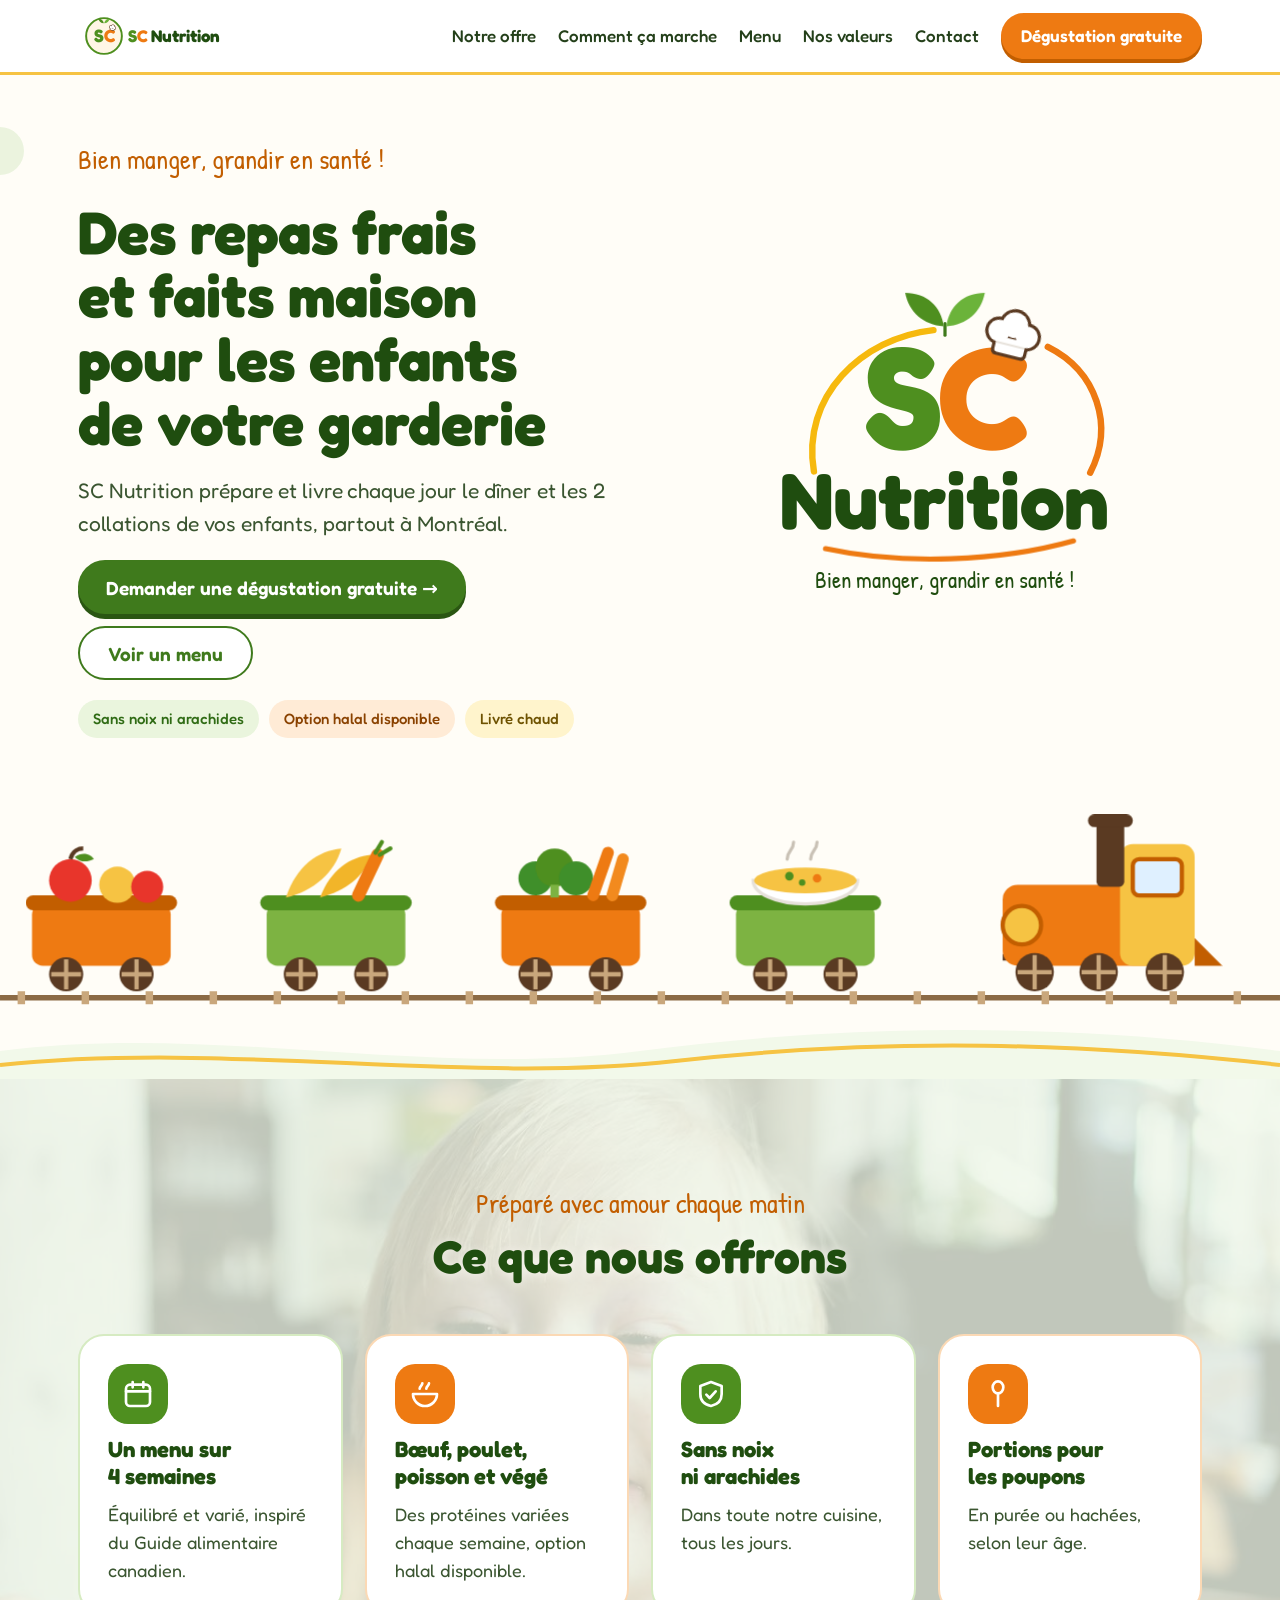
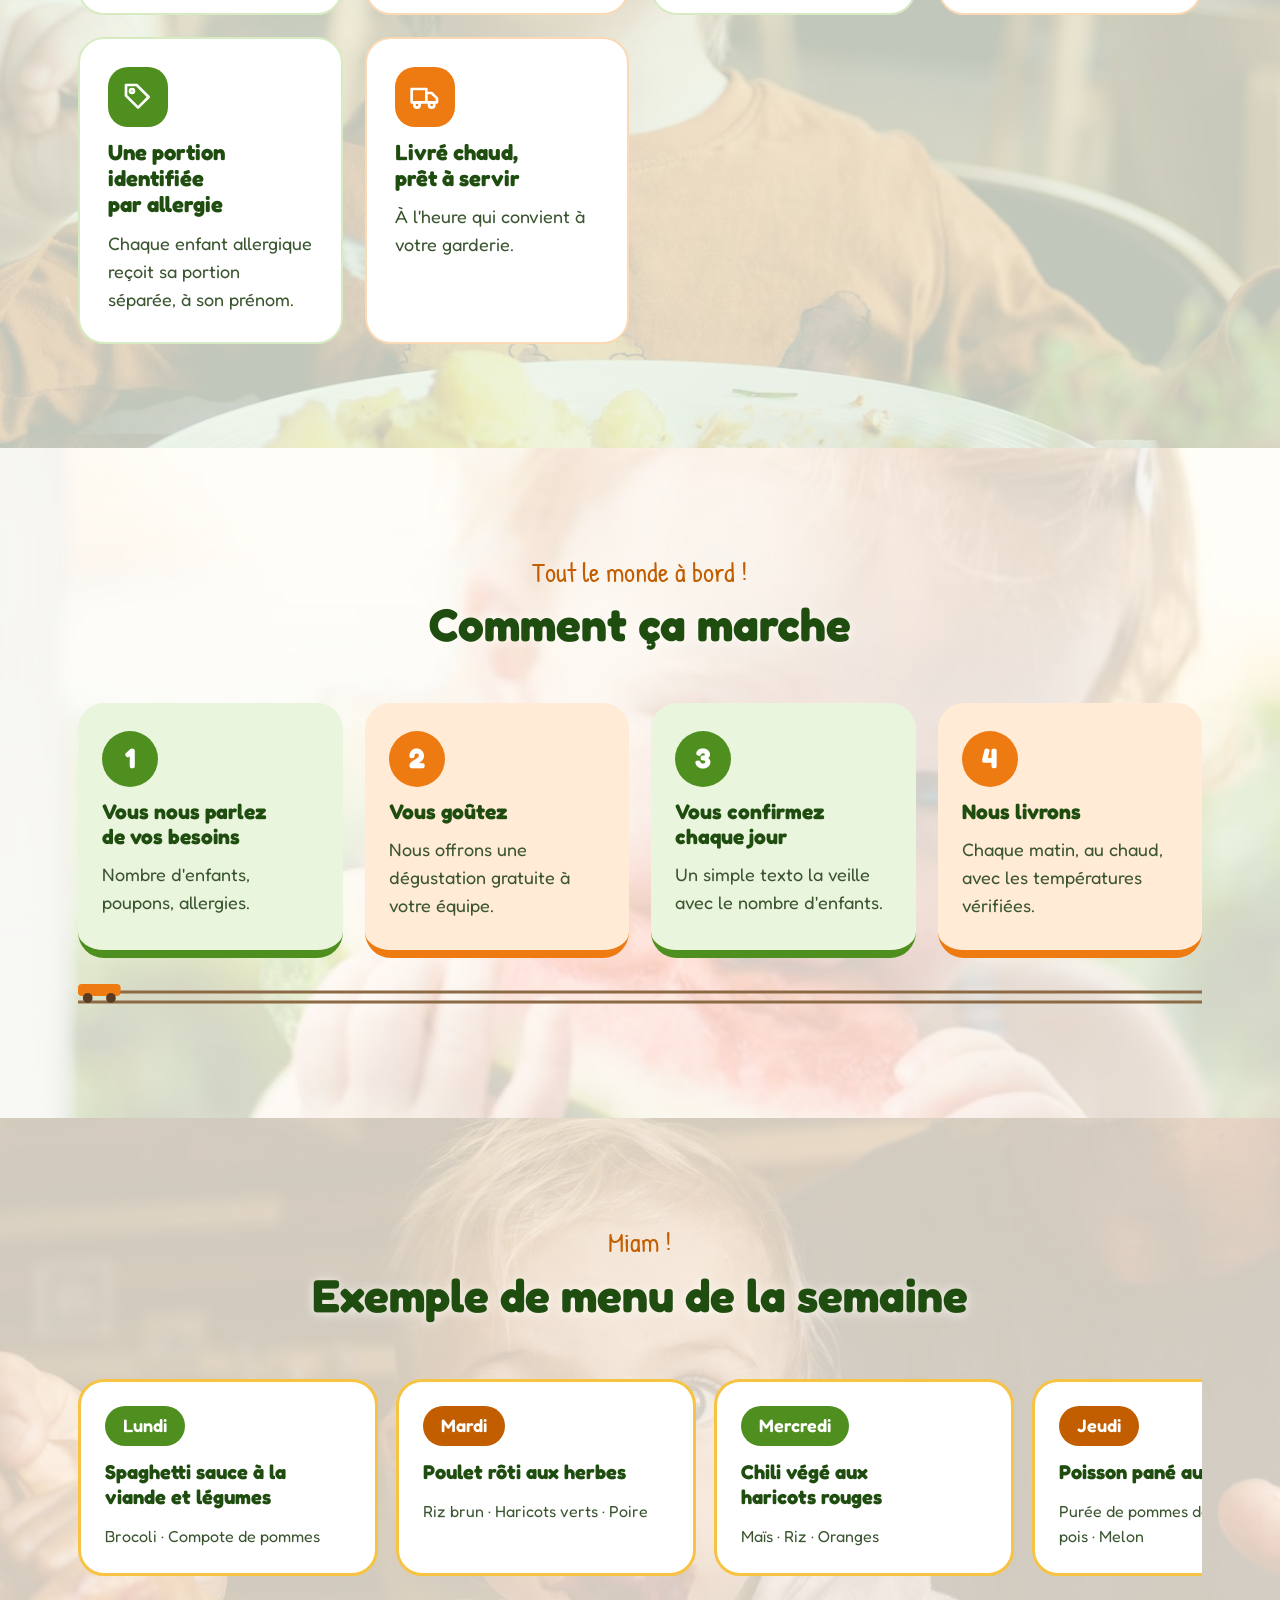
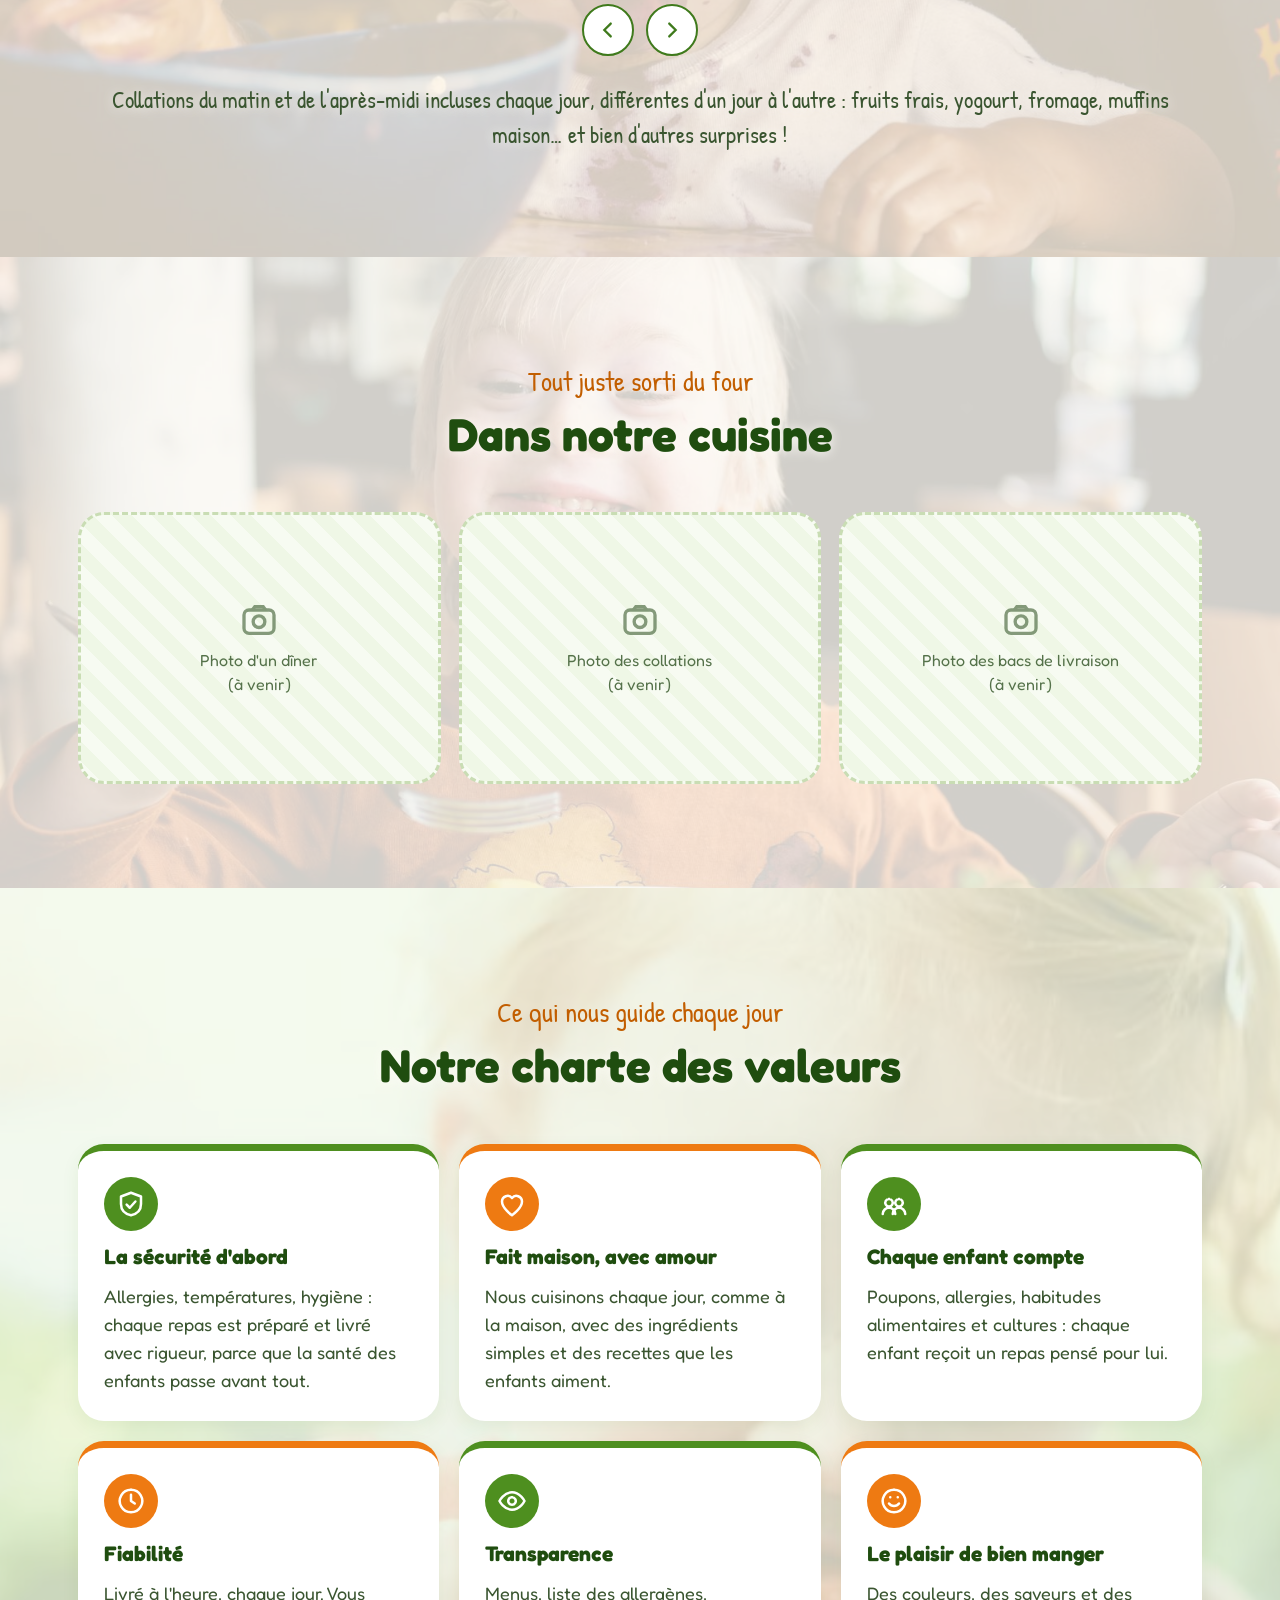
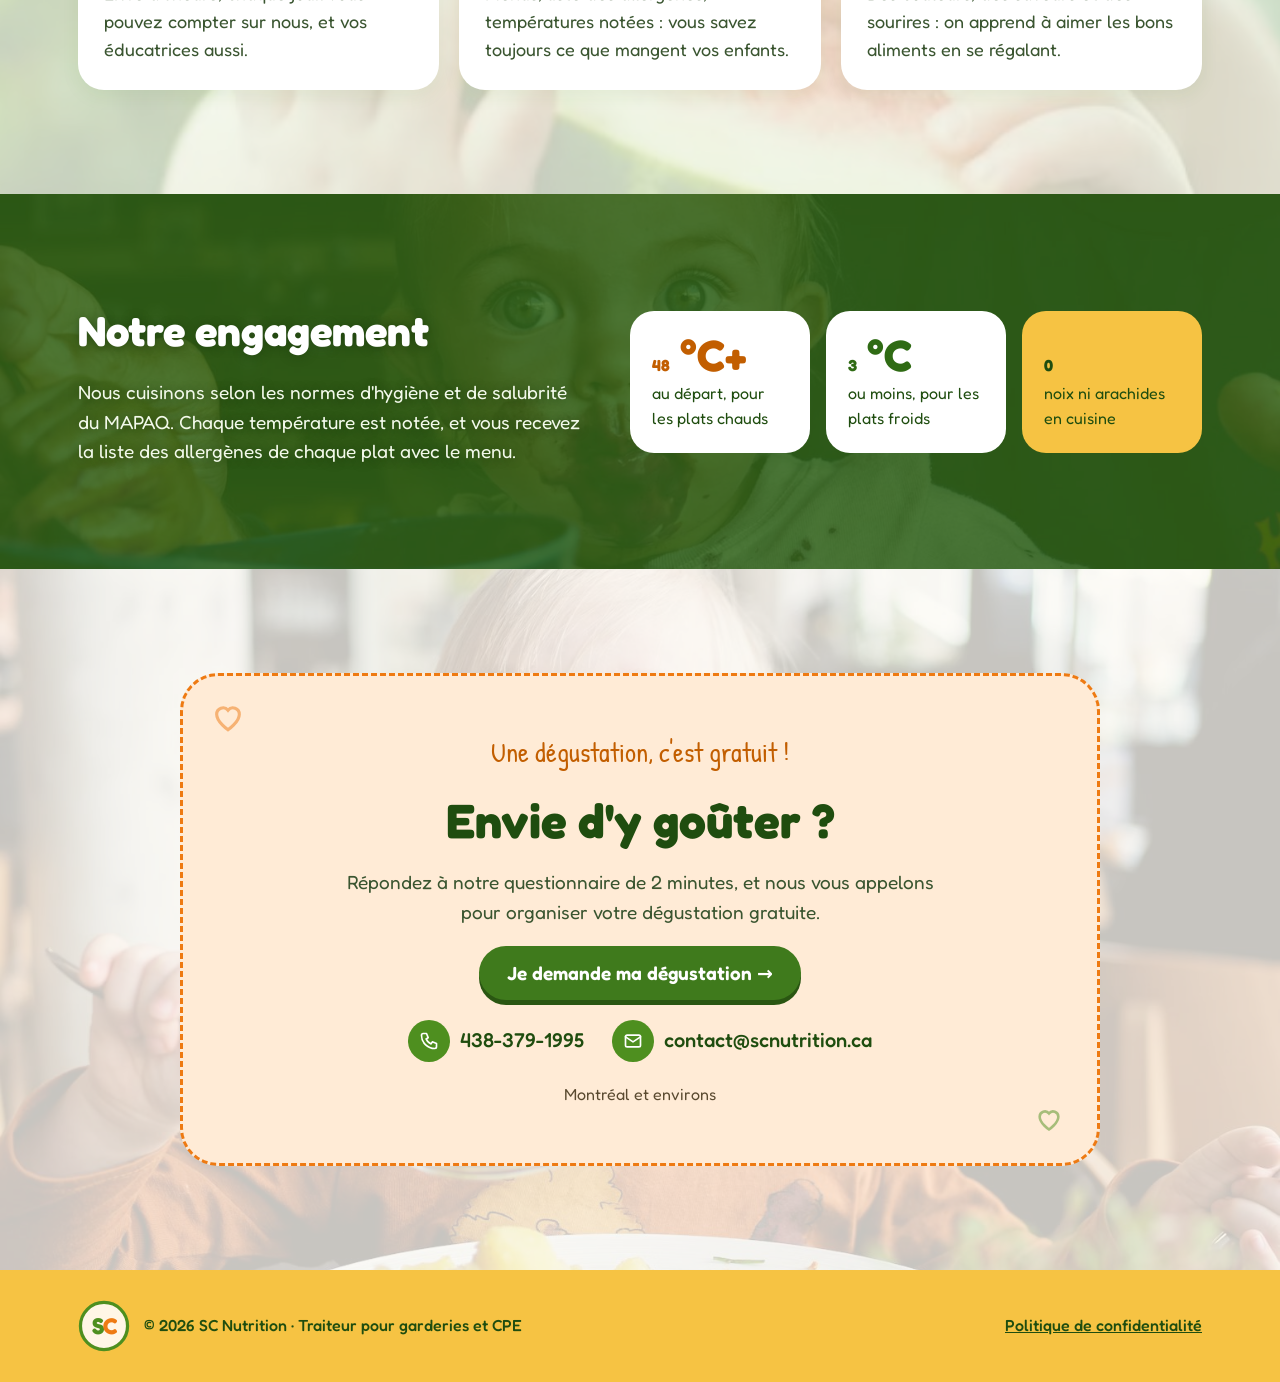
==== commit 46ba4c2c: "Collations : préciser que la liste n'est pas exhaustive Co-Authored-By: Claude Opus 5.5 <noreply@ant" ====
--- a/index.html
+++ b/index.html
@@ -415,7 +415,7 @@
       <button type="button" id="prev" aria-label="Jour précédent"><svg width="22" height="22" viewBox="0 0 24 24" fill="none" stroke="currentColor" stroke-width="2.5" stroke-linecap="round" aria-hidden="true"><path d="M15 5l-7 7 7 7"/></svg></button>
       <button type="button" id="next" aria-label="Jour suivant"><svg width="22" height="22" viewBox="0 0 24 24" fill="none" stroke="currentColor" stroke-width="2.5" stroke-linecap="round" aria-hidden="true"><path d="M9 5l7 7-7 7"/></svg></button>
     </div>
-    <p class="collations reveal">Collations du matin et de l'après-midi incluses chaque jour : fruits, yogourt, fromage, muffins maison.</p>
+    <p class="collations reveal">Collations du matin et de l'après-midi incluses chaque jour, différentes d'un jour à l'autre : fruits frais, yogourt, fromage, muffins maison… et bien d'autres surprises !</p>
   </div>
 </section>
 
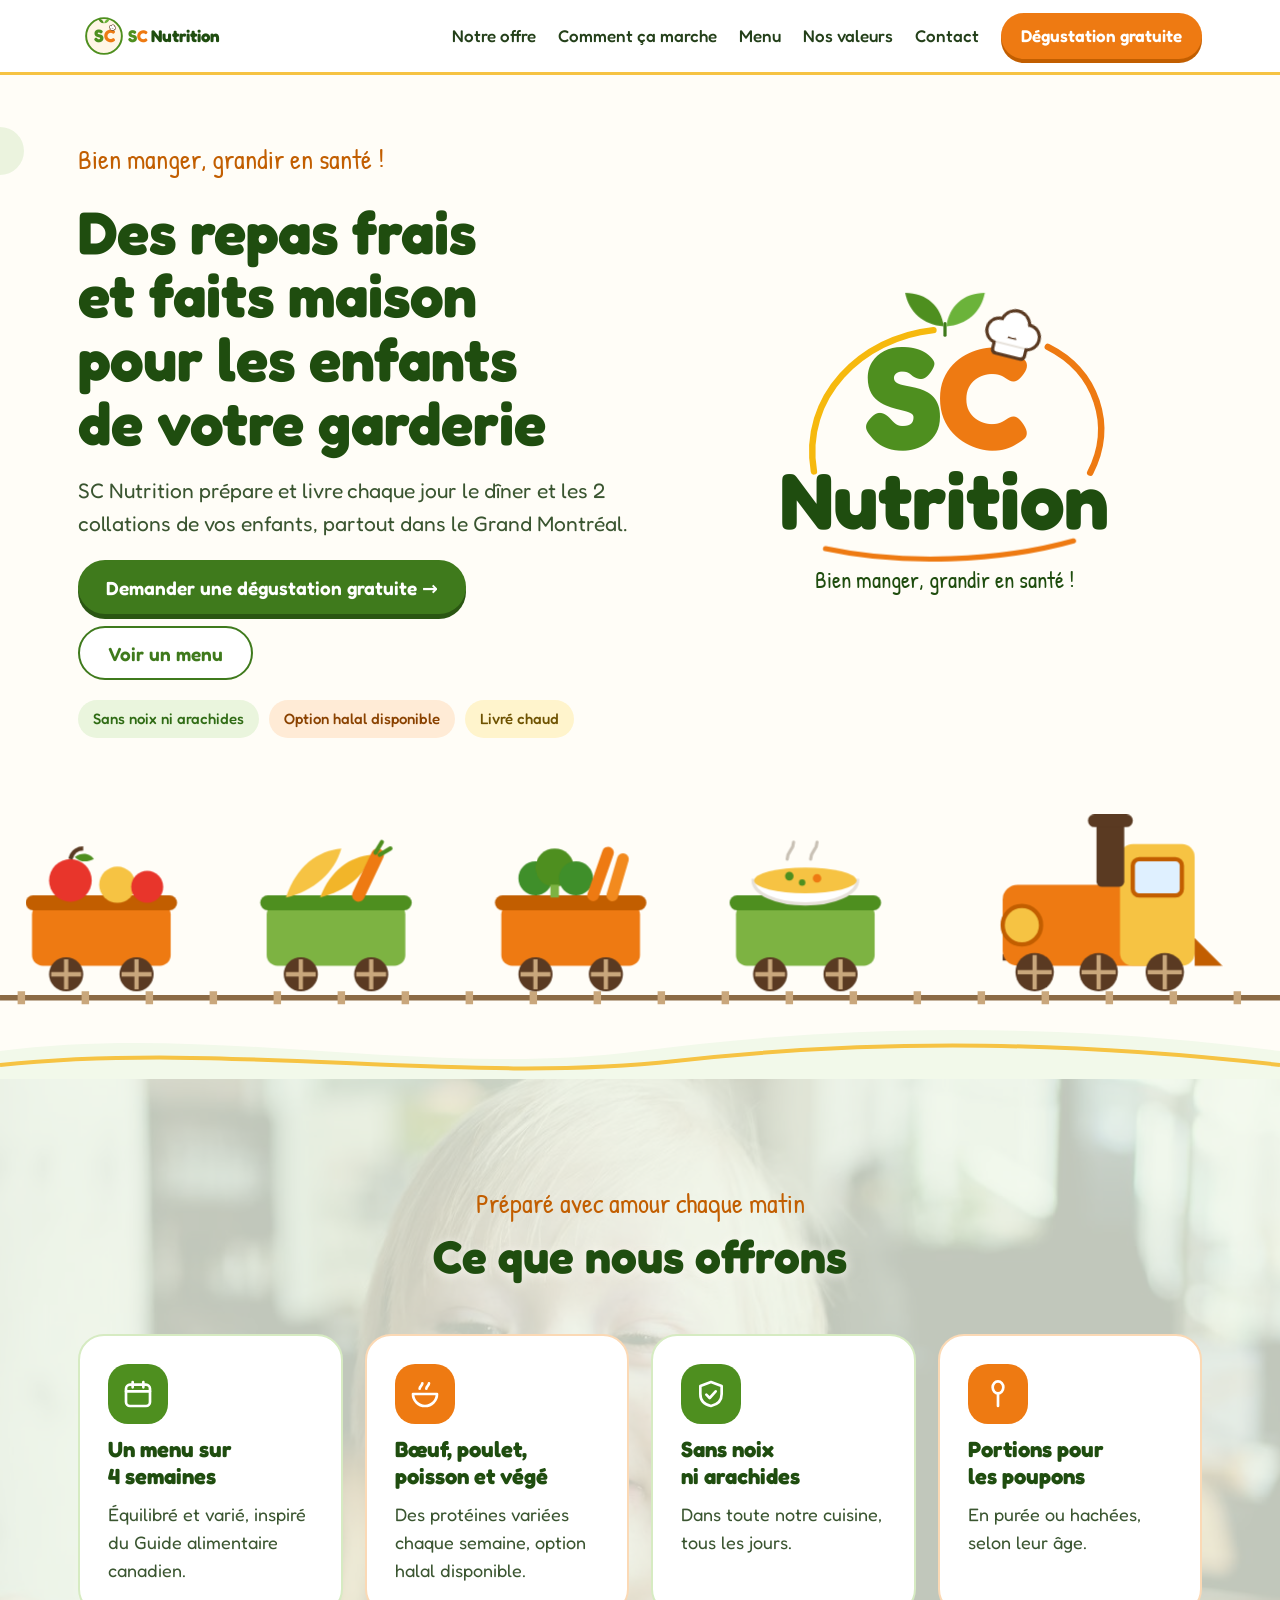
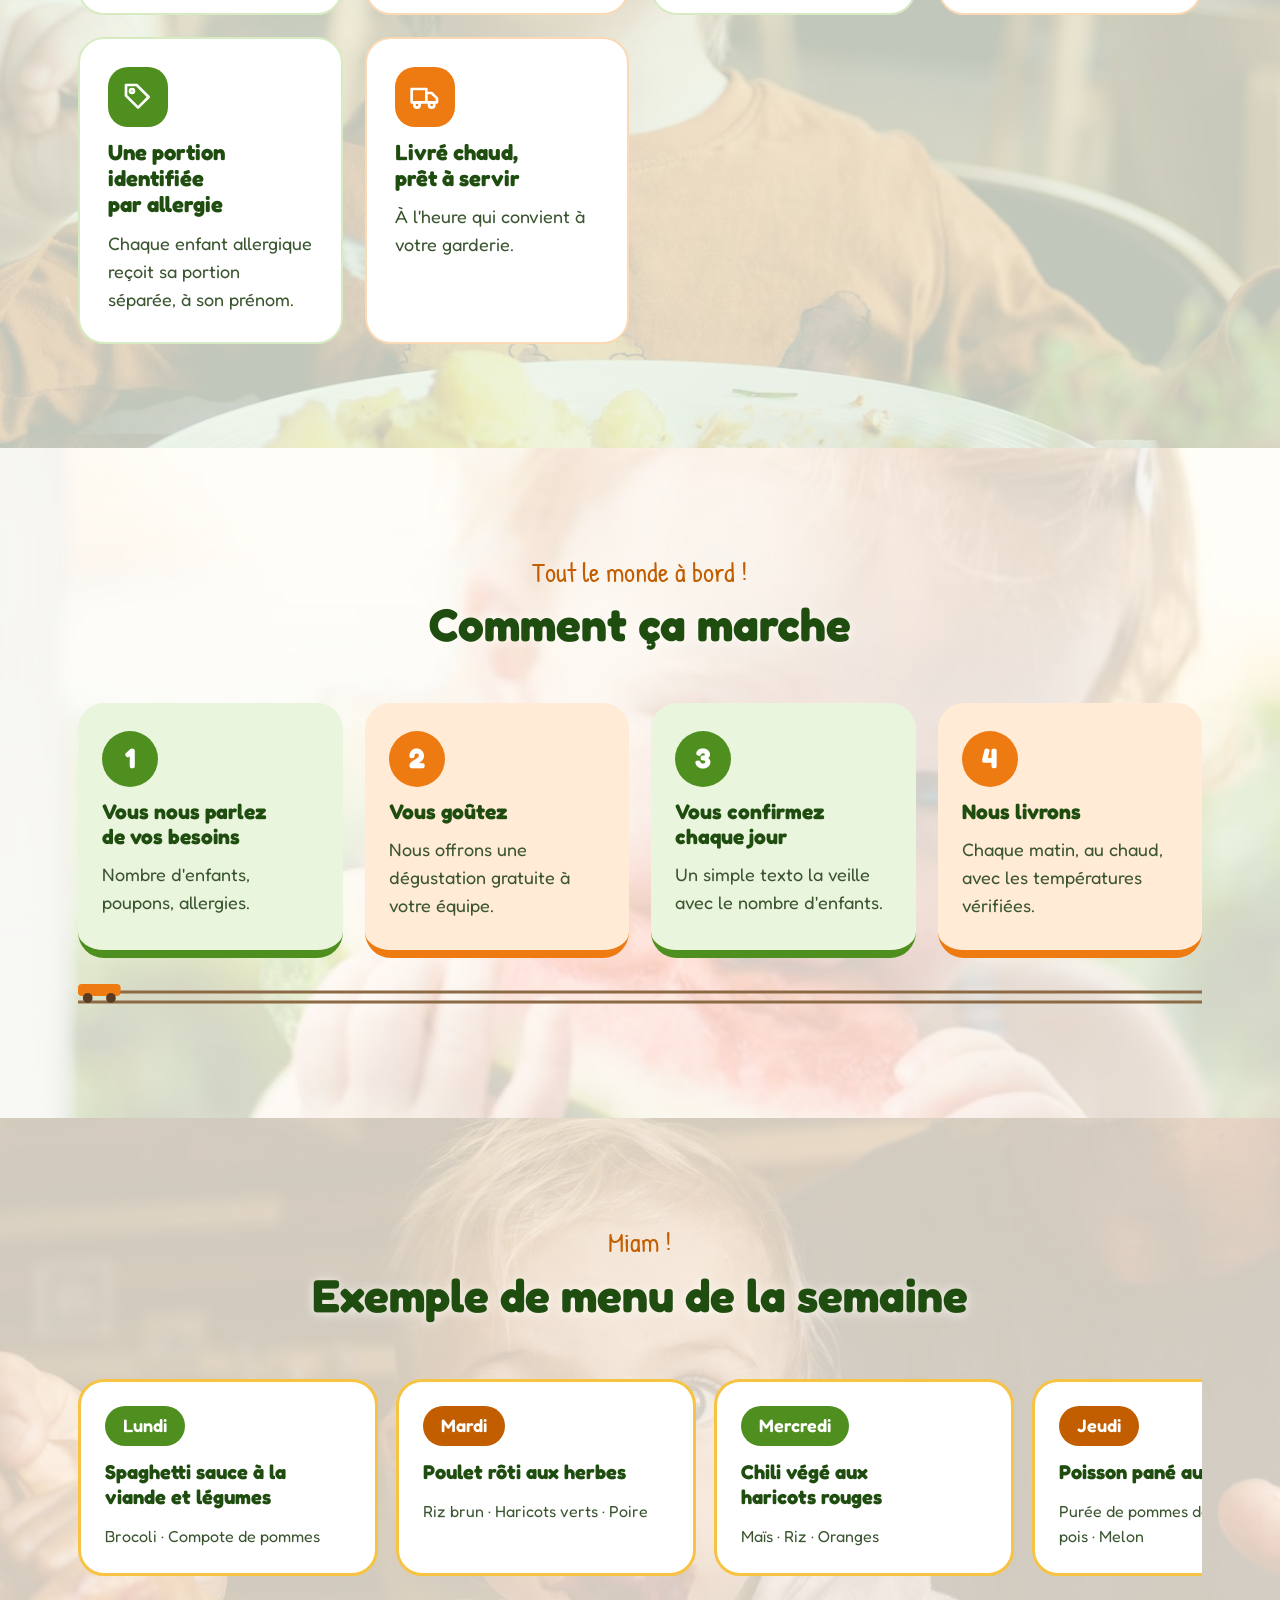
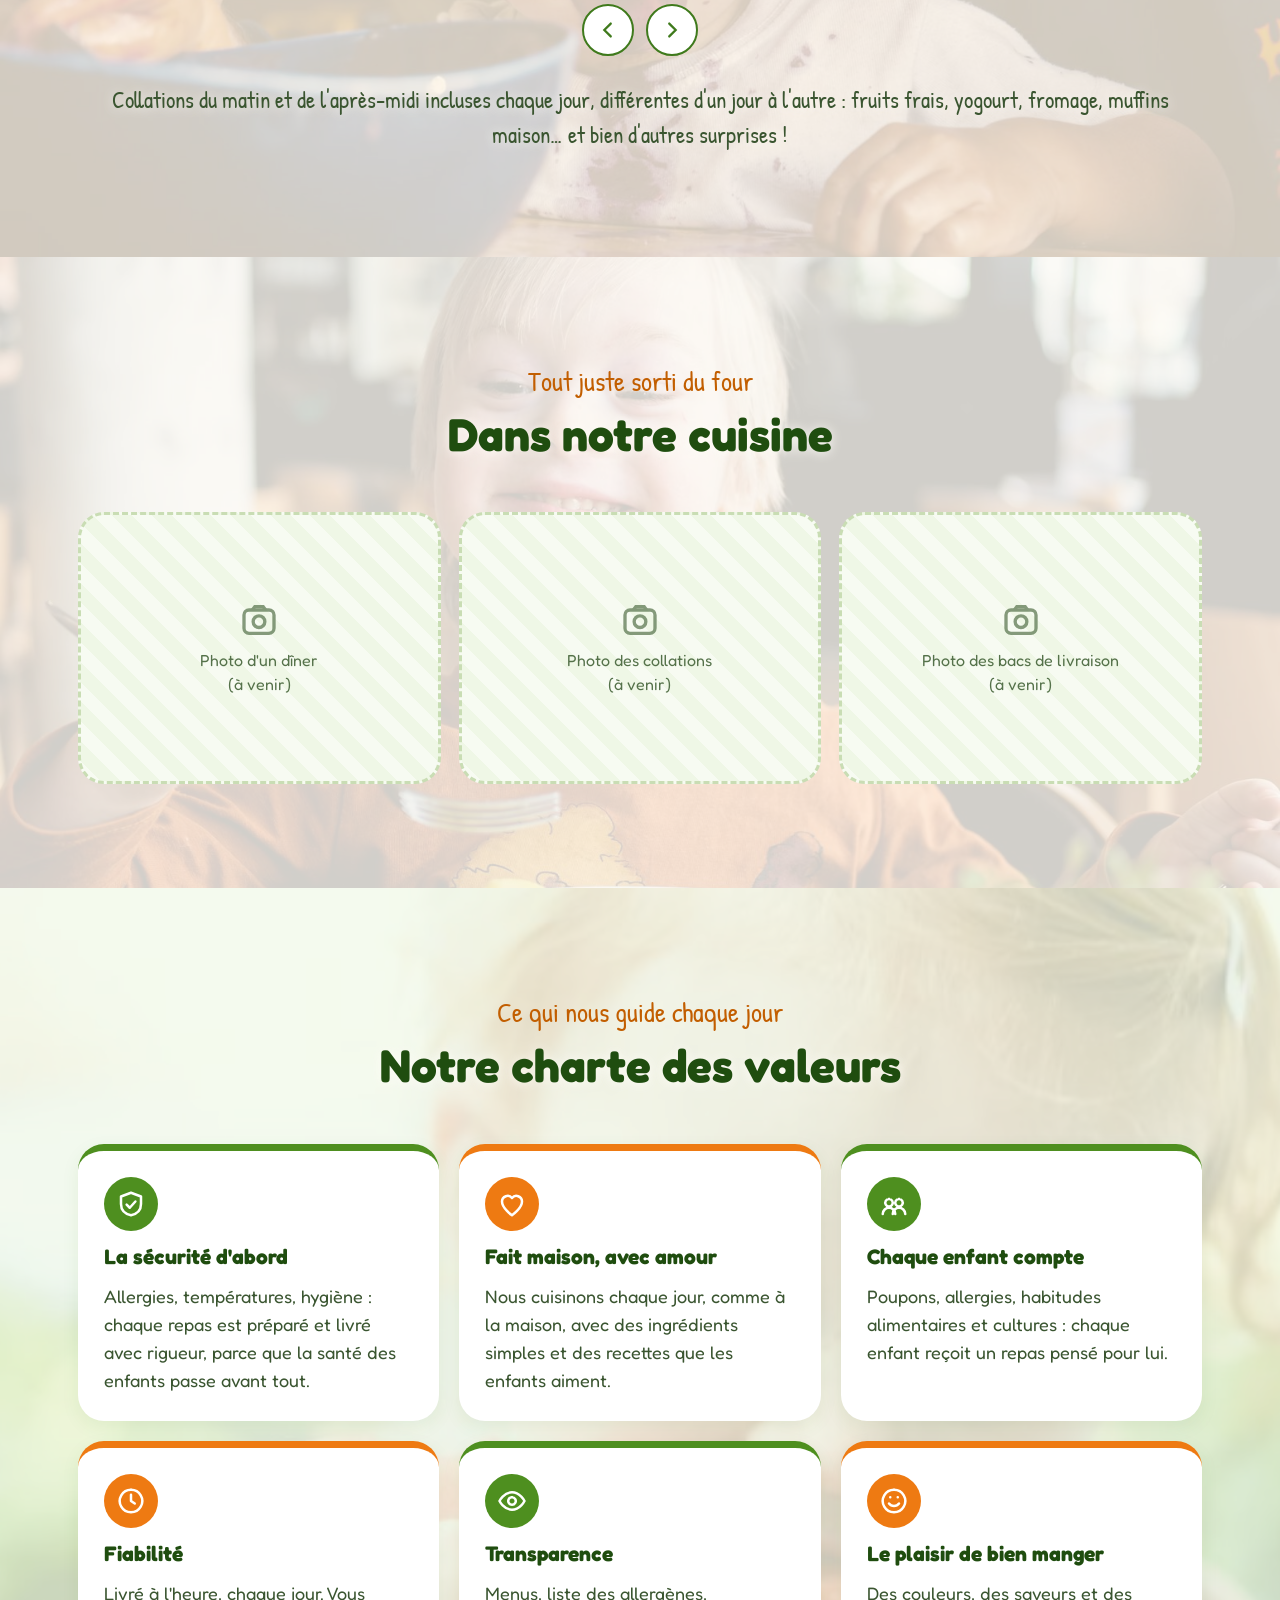
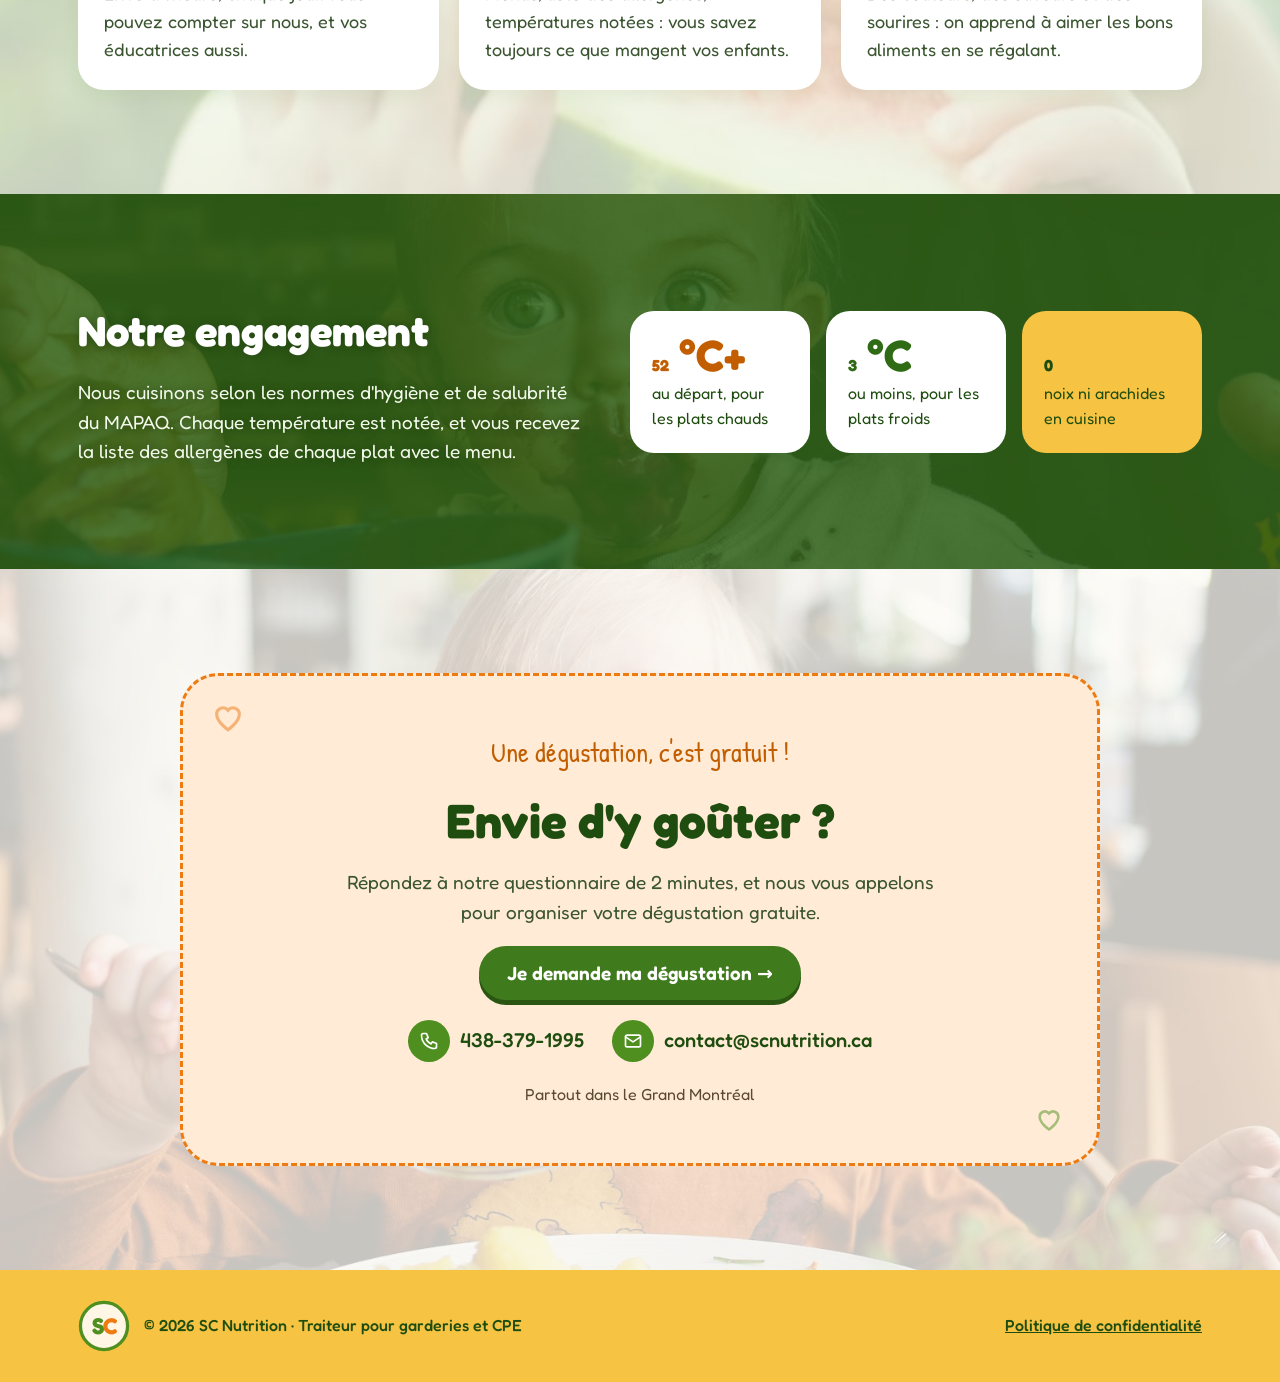
==== commit 592ece16: "Zone desservie : partout dans le Grand Montréal Co-Authored-By: Claude Opus 5.5 <noreply@anthropic.c" ====
--- a/index.html
+++ b/index.html
@@ -4,7 +4,7 @@
 <meta charset="utf-8">
 <meta name="viewport" content="width=device-width, initial-scale=1, viewport-fit=cover">
 <title>SC Nutrition – Traiteur pour garderies et CPE à Montréal</title>
-<meta name="description" content="SC Nutrition prépare et livre chaque jour le dîner et les 2 collations des enfants de votre garderie, partout à Montréal. Sans noix ni arachides, option halal disponible. Dégustation gratuite.">
+<meta name="description" content="SC Nutrition prépare et livre chaque jour le dîner et les 2 collations des enfants de votre garderie, partout dans le Grand Montréal. Sans noix ni arachides, option halal disponible. Dégustation gratuite.">
 <meta name="theme-color" content="#4E8F1F">
 <link rel="icon" href="favicon.svg" type="image/svg+xml">
 <meta property="og:type" content="website">
@@ -277,7 +277,7 @@
     <div class="hero-txt">
       <p class="hand">Bien manger, grandir en santé !</p>
       <h1>Des repas frais et faits maison pour les enfants de votre garderie</h1>
-      <p class="sub">SC Nutrition prépare et livre chaque jour le dîner et les 2 collations de vos enfants, partout à Montréal.</p>
+      <p class="sub">SC Nutrition prépare et livre chaque jour le dîner et les 2 collations de vos enfants, partout dans le Grand Montréal.</p>
       <div class="ctas">
         <a class="btn btn-main" href="https://tally.so/r/BEdK91">Demander une dégustation gratuite →</a>
         <a class="btn btn-ghost" href="#menu">Voir un menu</a>
@@ -475,7 +475,7 @@
         <span><i><svg width="20" height="20" viewBox="0 0 24 24" fill="none" stroke="#fff" stroke-width="2" stroke-linecap="round" stroke-linejoin="round" aria-hidden="true"><path d="M5 3h4l2 5-2.5 1.5a11 11 0 0 0 6 6L16 13l5 2v4a2 2 0 0 1-2 2A16 16 0 0 1 3 5a2 2 0 0 1 2-2Z"/></svg></i><a href="tel:+14383791995" style="color:inherit;text-decoration:none">438-379-1995</a></span>
         <span><i><svg width="20" height="20" viewBox="0 0 24 24" fill="none" stroke="#fff" stroke-width="2" stroke-linecap="round" stroke-linejoin="round" aria-hidden="true"><rect x="3" y="5" width="18" height="14" rx="2"/><path d="M3 7l9 6 9-6"/></svg></i><a href="mailto:contact@scnutrition.ca" style="color:inherit;text-decoration:none">contact@scnutrition.ca</a></span>
       </div>
-      <p style="font-size:16px;color:#5A4A30">Montréal et environs</p>
+      <p style="font-size:16px;color:#5A4A30">Partout dans le Grand Montréal</p>
     </div>
   </div>
 </section>
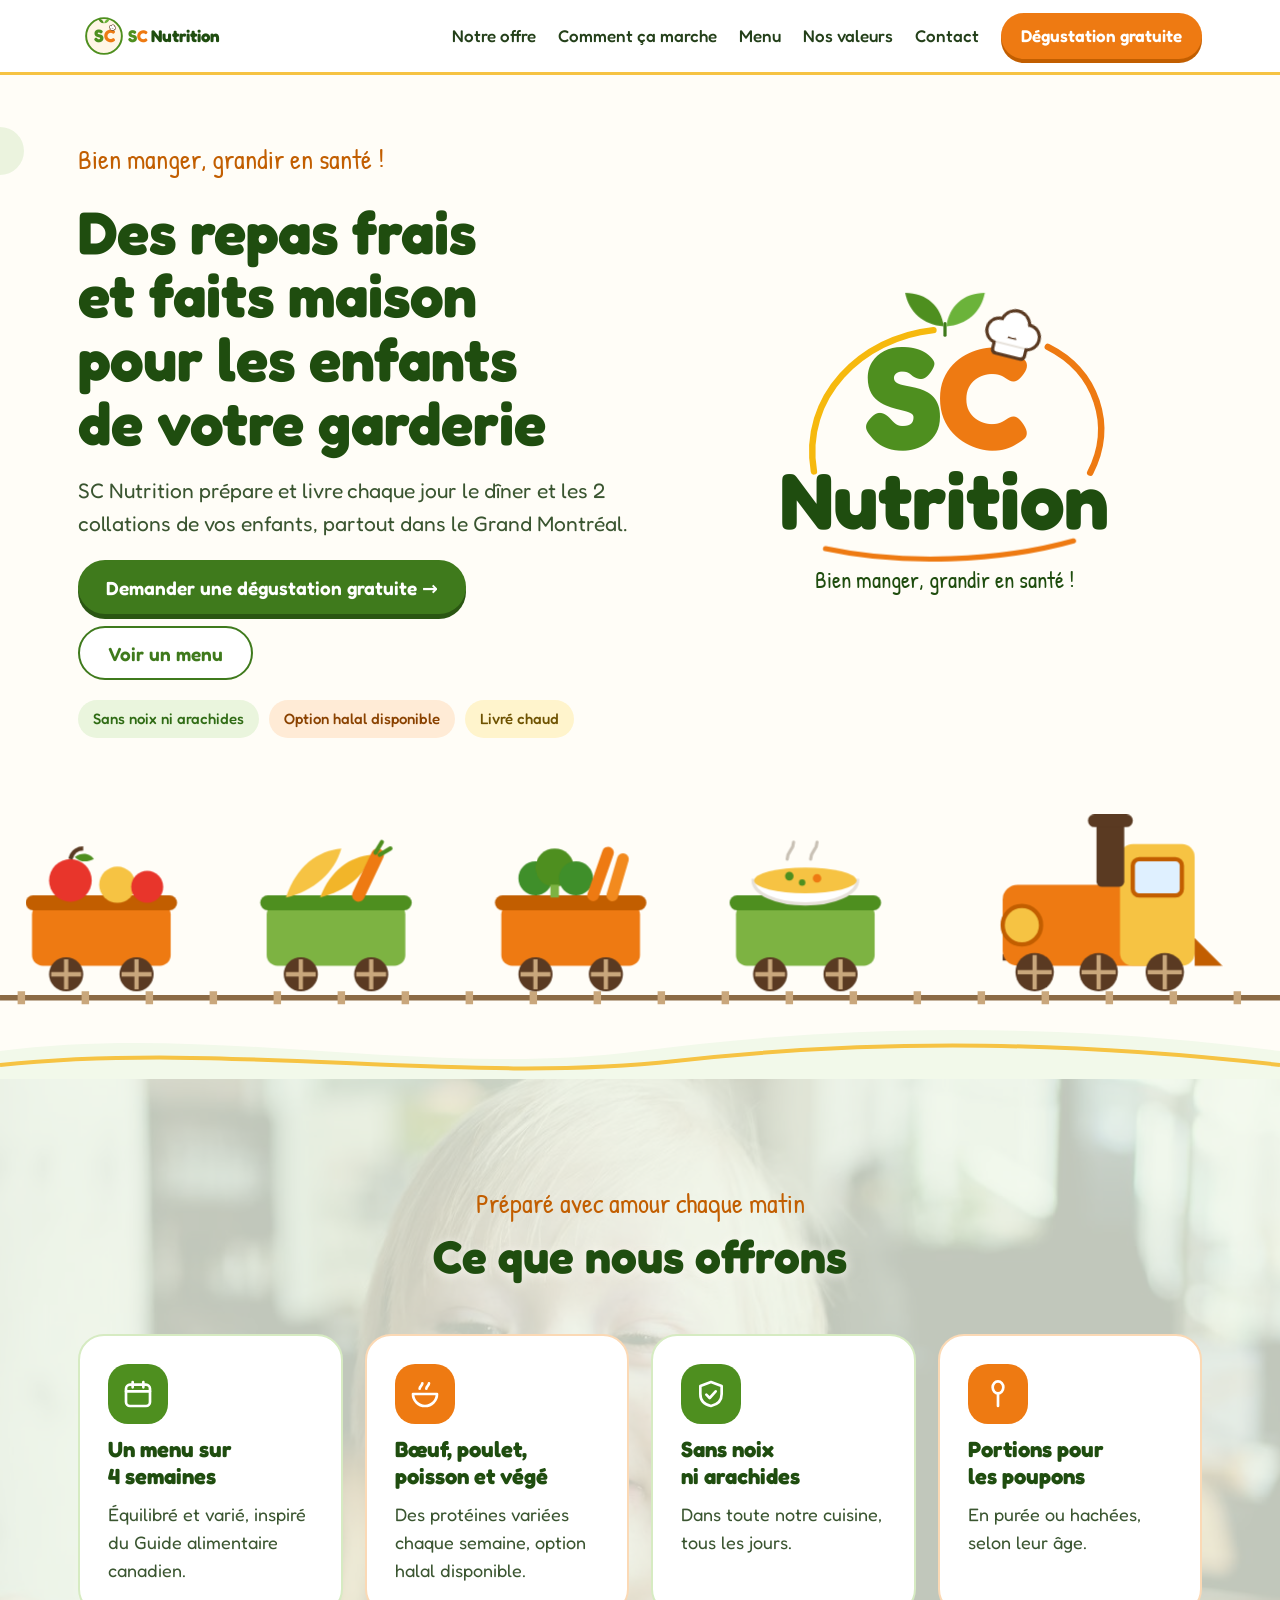
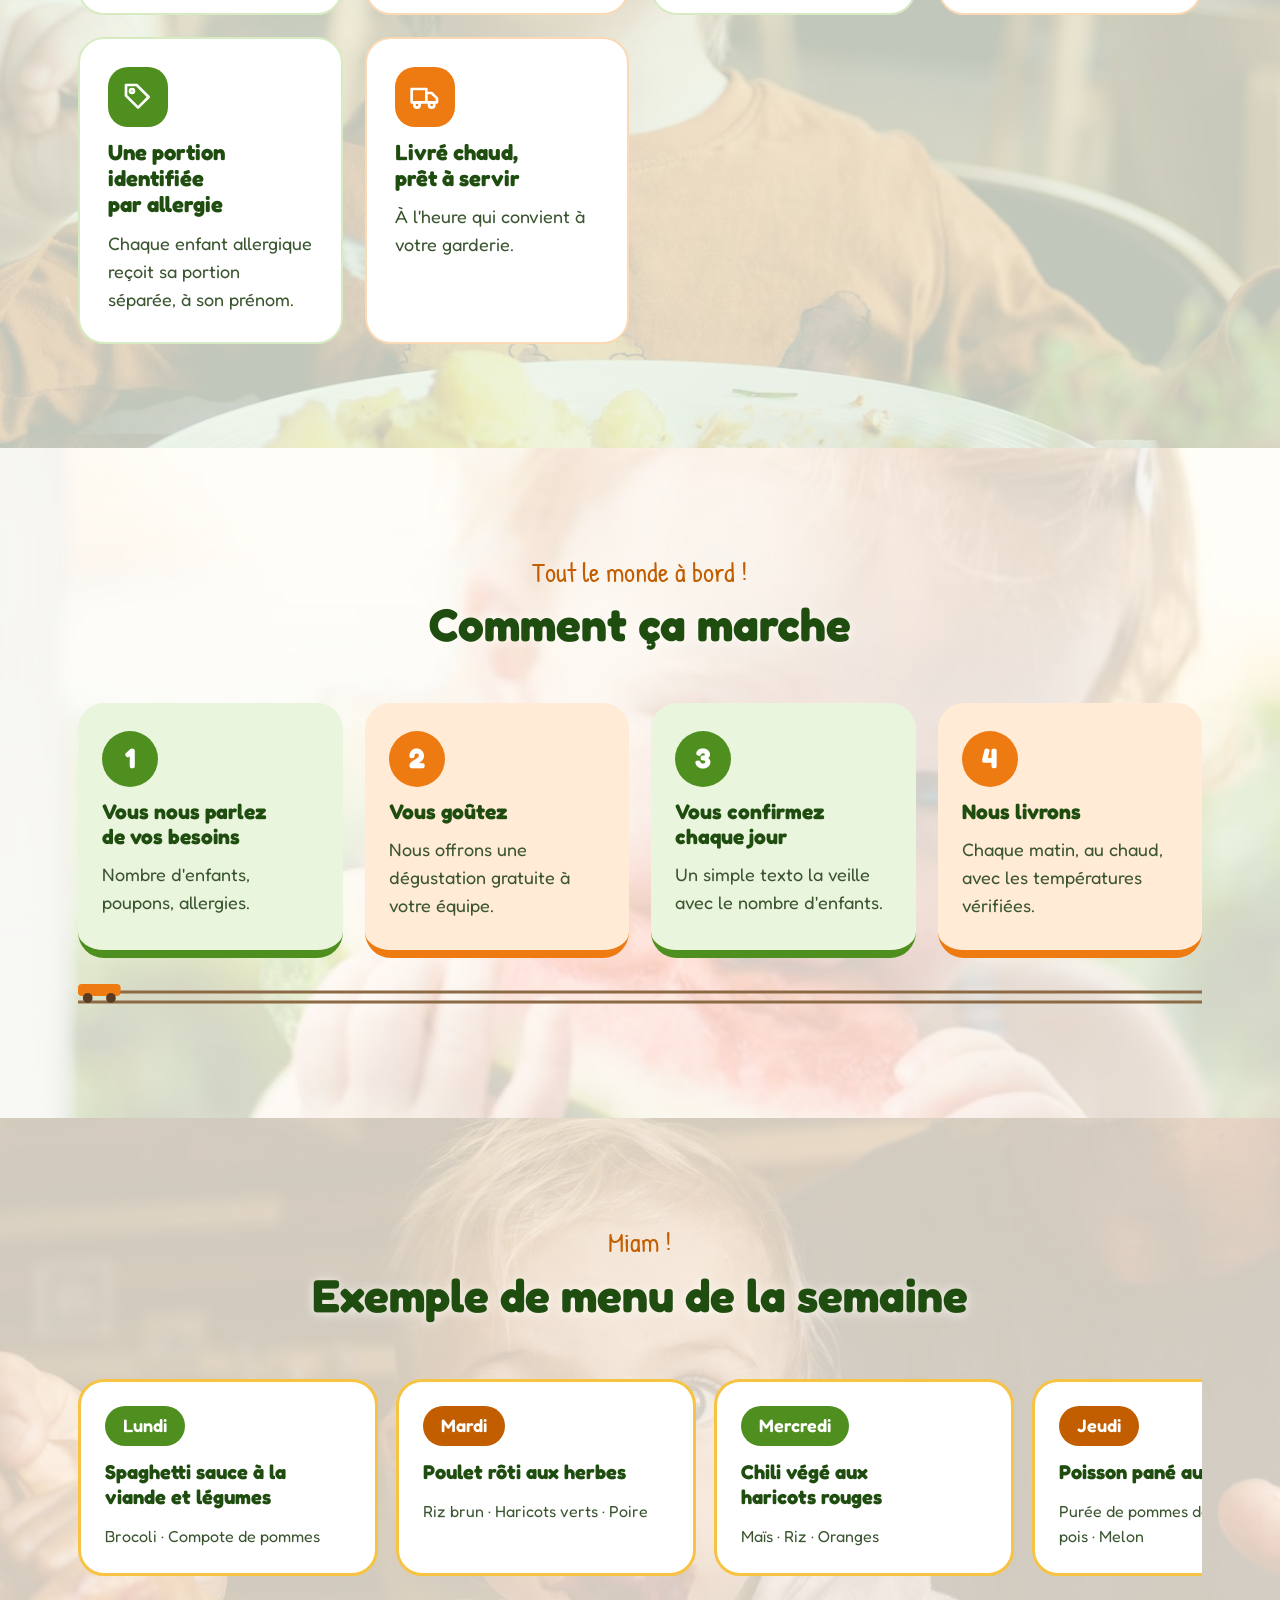
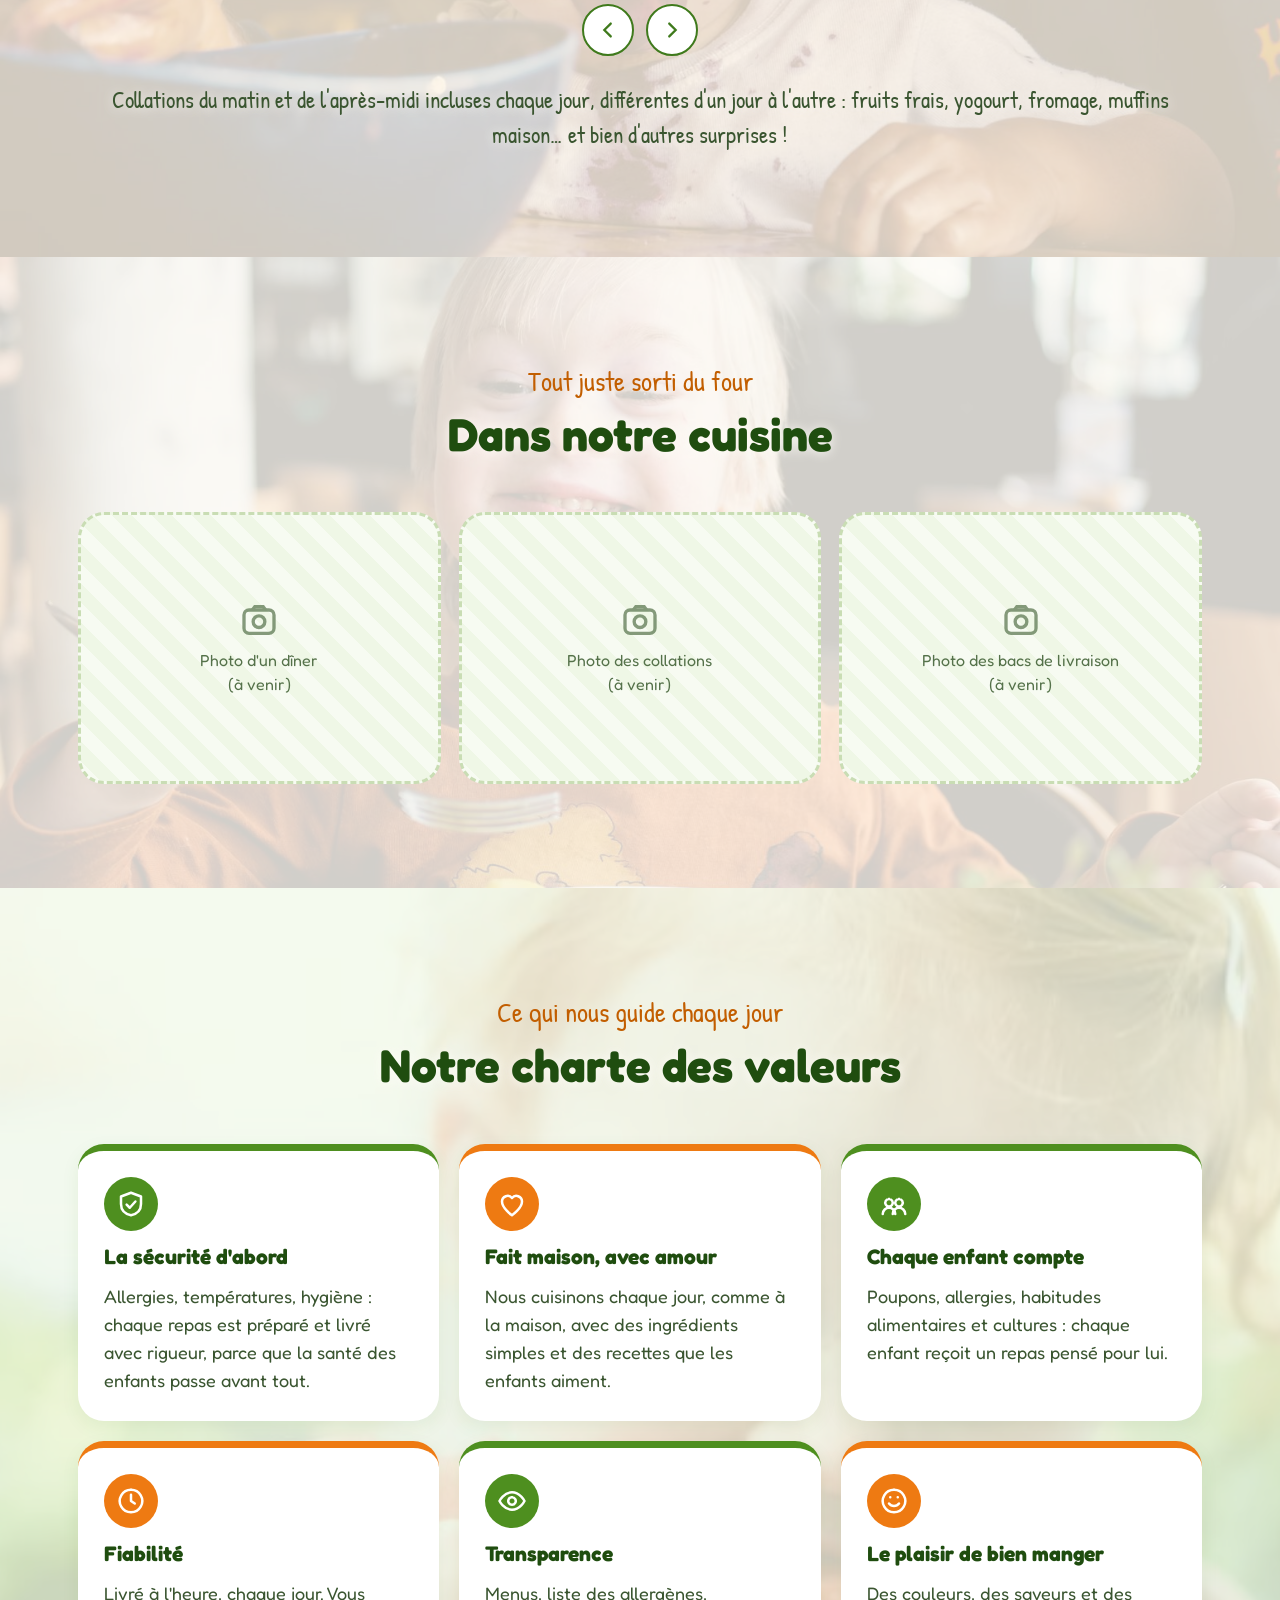
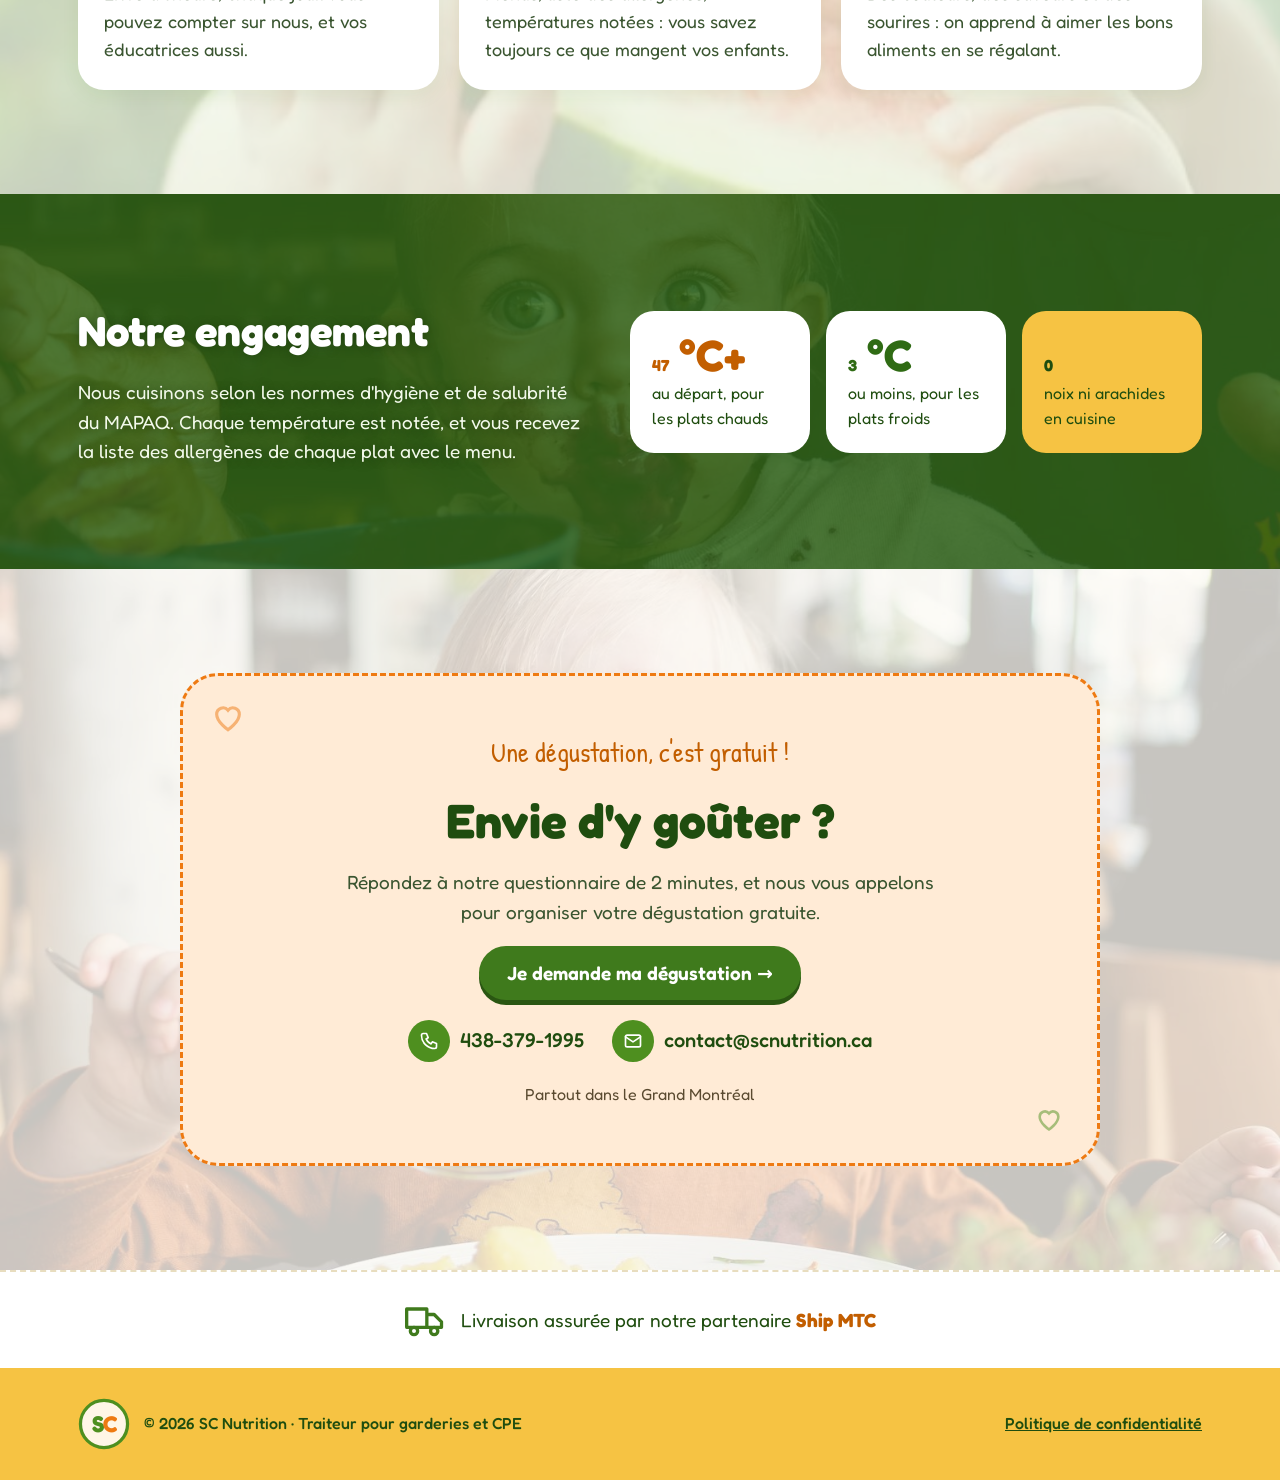
==== commit 9ffaa569: "Mention du partenaire de livraison Ship MTC Co-Authored-By: Claude Opus 5.5 <noreply@anthropic.com> " ====
--- a/index.html
+++ b/index.html
@@ -228,6 +228,12 @@
 .pbg::after{content:"";position:absolute;inset:0;z-index:-1;background:var(--veil)}
 .pbg .sec-head h2,.pbg .collations{text-shadow:0 1px 12px rgba(255,253,247,.9)}
 .engage.pbg .eng-txt h2,.engage.pbg .eng-txt p{text-shadow:0 1px 10px rgba(20,50,10,.5)}
+
+/* Partenaire */
+.partner{background:#fff;border-top:2px dashed #E8DDBF;padding-block:26px}
+.partner-in{display:flex;align-items:center;justify-content:center;gap:14px;text-align:center;flex-wrap:wrap}
+.partner p{font-size:19px;color:var(--green-dd)}
+.partner b{color:var(--orange-d);font-weight:700;letter-spacing:.3px}
 
 @media (prefers-reduced-motion: reduce){
   *,*::before,*::after{animation:none!important;transition:none!important;scroll-behavior:auto!important}
@@ -481,6 +487,14 @@
 </section>
 </main>
 
+<!-- ===== Partenaire livraison ===== -->
+<section class="partner reveal" aria-label="Partenaire de livraison">
+  <div class="wrap partner-in">
+    <svg width="44" height="44" viewBox="0 0 24 24" fill="none" stroke="#3F7A1C" stroke-width="1.8" stroke-linecap="round" stroke-linejoin="round" aria-hidden="true"><path d="M2 6h11v10H2ZM13 9h4l4 4v3h-8"/><circle cx="6" cy="18" r="2"/><circle cx="17" cy="18" r="2"/></svg>
+    <p>Livraison assurée par notre partenaire <b>Ship MTC</b></p>
+  </div>
+</section>
+
 <footer>
   <div class="wrap foot">
     <div class="foot-l">
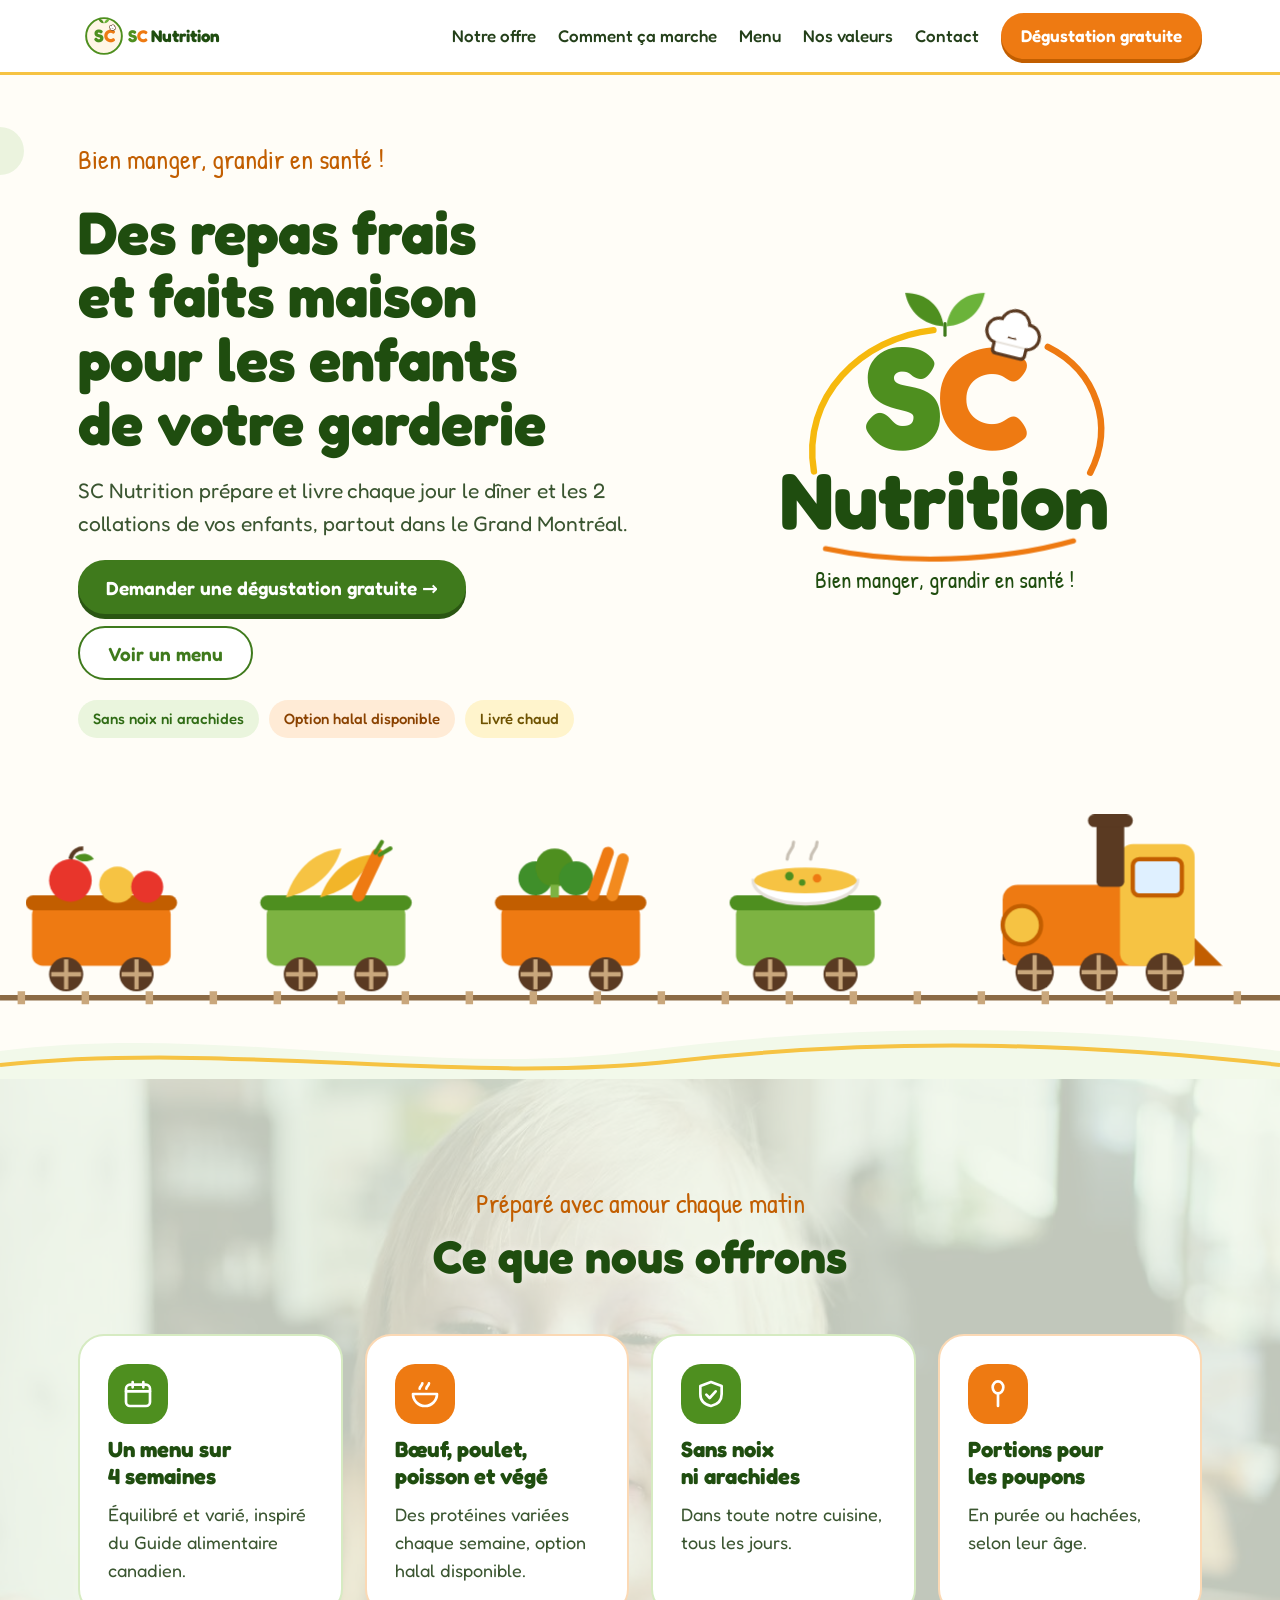
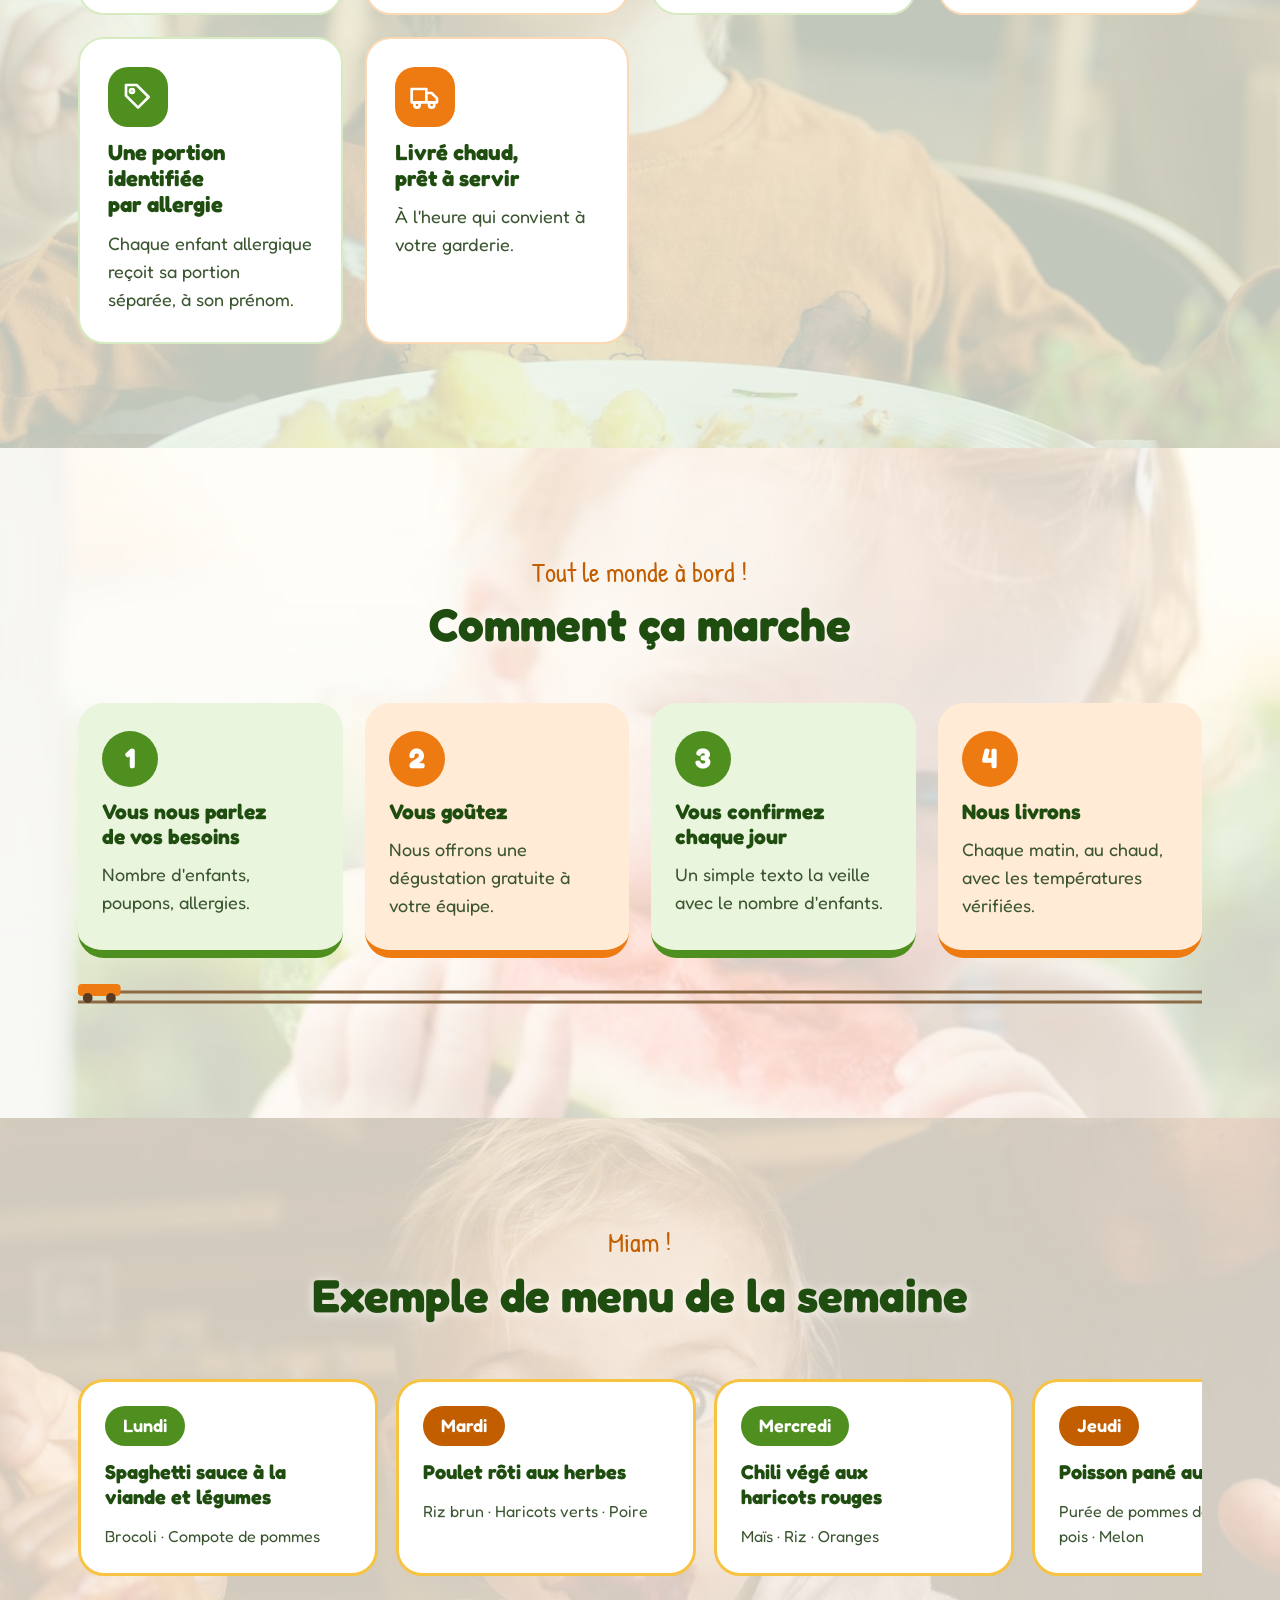
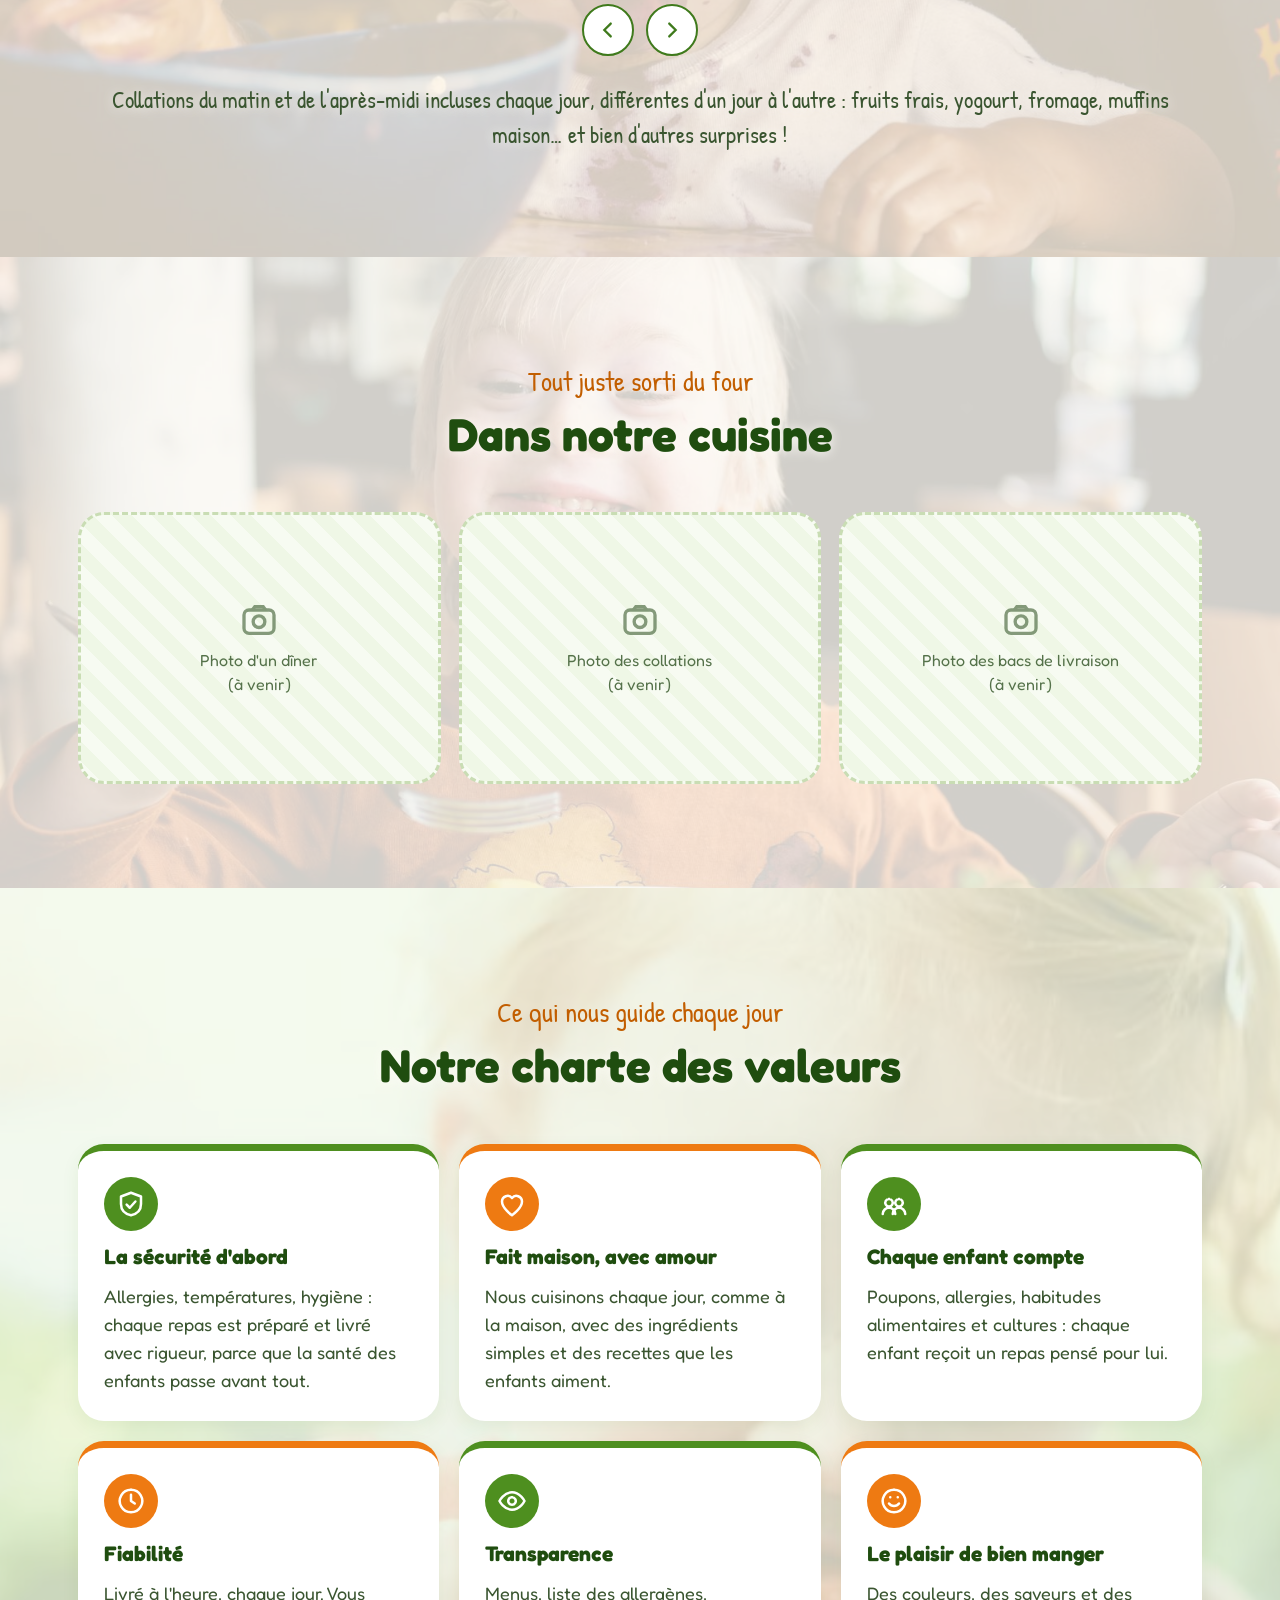
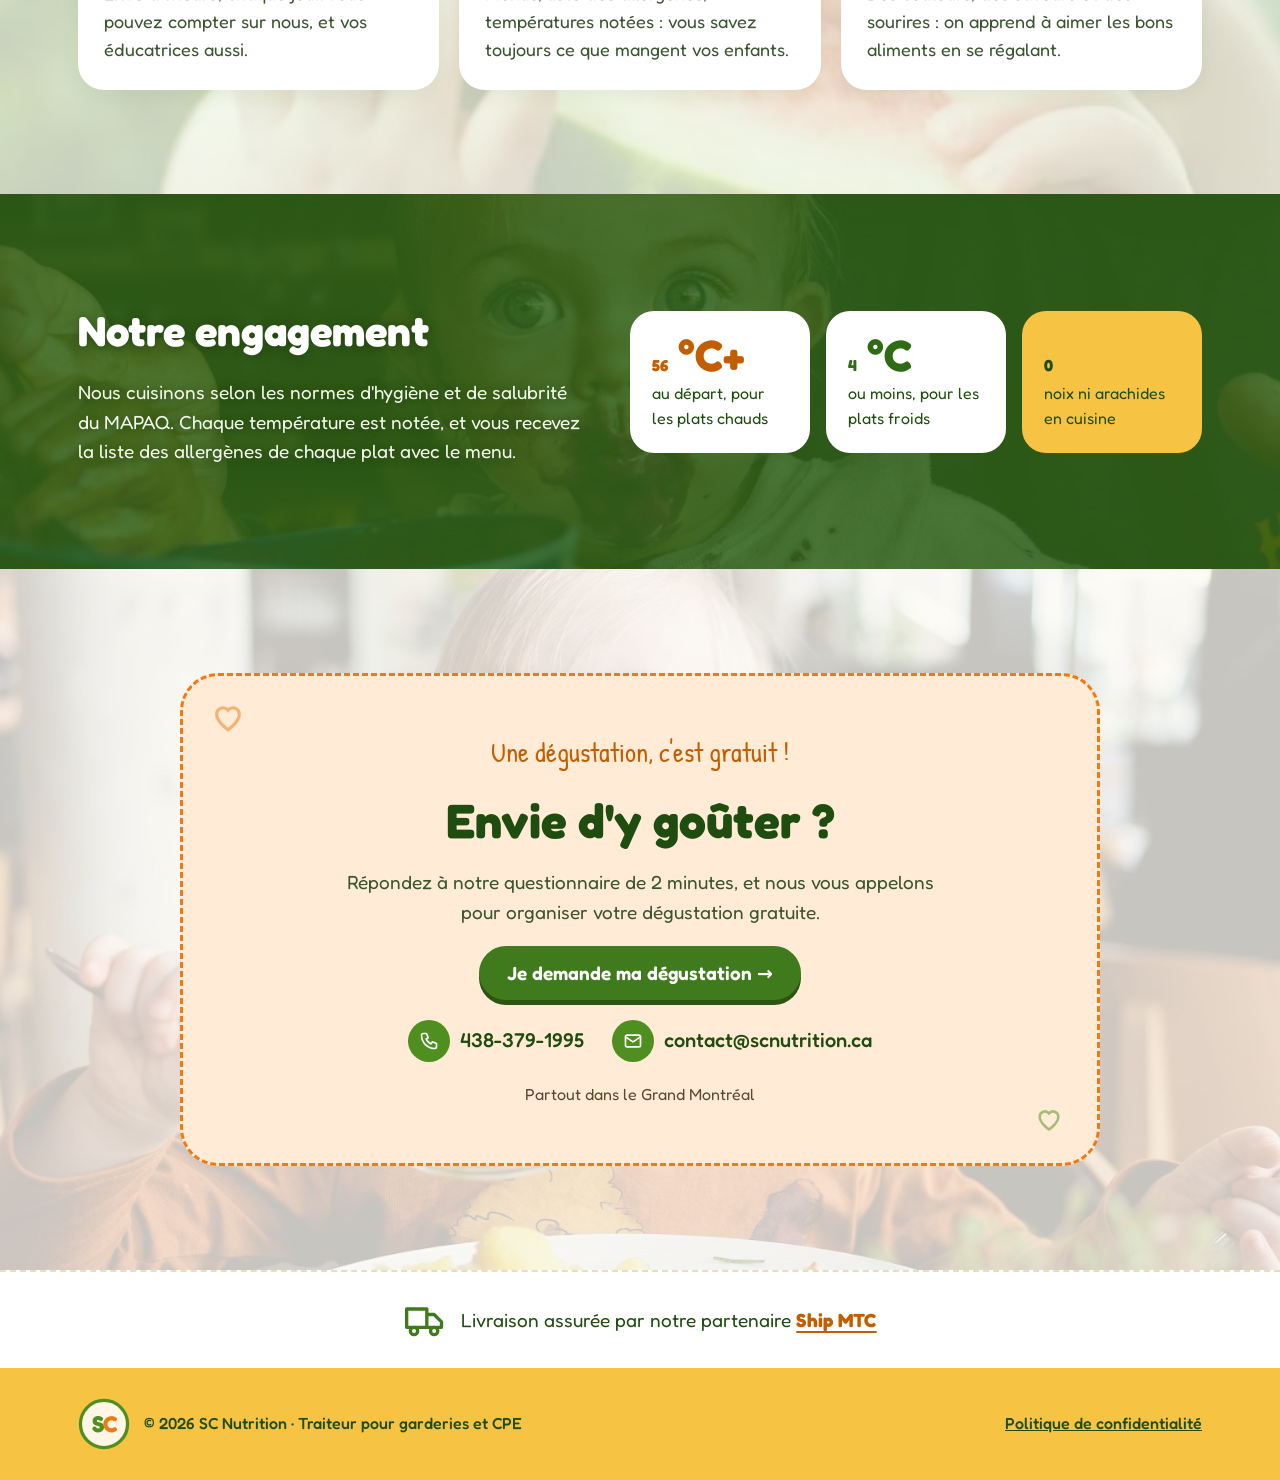
==== commit 75bbce23: "Lien vers le site de Ship MTC Co-Authored-By: Claude Opus 5.5 <noreply@anthropic.com> Claude-Session" ====
--- a/index.html
+++ b/index.html
@@ -233,7 +233,8 @@
 .partner{background:#fff;border-top:2px dashed #E8DDBF;padding-block:26px}
 .partner-in{display:flex;align-items:center;justify-content:center;gap:14px;text-align:center;flex-wrap:wrap}
 .partner p{font-size:19px;color:var(--green-dd)}
-.partner b{color:var(--orange-d);font-weight:700;letter-spacing:.3px}
+.partner-link{color:var(--orange-d);font-weight:700;letter-spacing:.3px;text-decoration:underline;text-decoration-thickness:2px;text-underline-offset:4px;display:inline-block;transition:transform .2s cubic-bezier(.34,1.56,.64,1),color .2s}
+.partner-link:hover{color:var(--green-d);transform:translateY(-2px) scale(1.05)}
 
 @media (prefers-reduced-motion: reduce){
   *,*::before,*::after{animation:none!important;transition:none!important;scroll-behavior:auto!important}
@@ -491,7 +492,7 @@
 <section class="partner reveal" aria-label="Partenaire de livraison">
   <div class="wrap partner-in">
     <svg width="44" height="44" viewBox="0 0 24 24" fill="none" stroke="#3F7A1C" stroke-width="1.8" stroke-linecap="round" stroke-linejoin="round" aria-hidden="true"><path d="M2 6h11v10H2ZM13 9h4l4 4v3h-8"/><circle cx="6" cy="18" r="2"/><circle cx="17" cy="18" r="2"/></svg>
-    <p>Livraison assurée par notre partenaire <b>Ship MTC</b></p>
+    <p>Livraison assurée par notre partenaire <a class="partner-link" href="https://shipmtc.ca" target="_blank" rel="noopener">Ship MTC</a></p>
   </div>
 </section>
 
